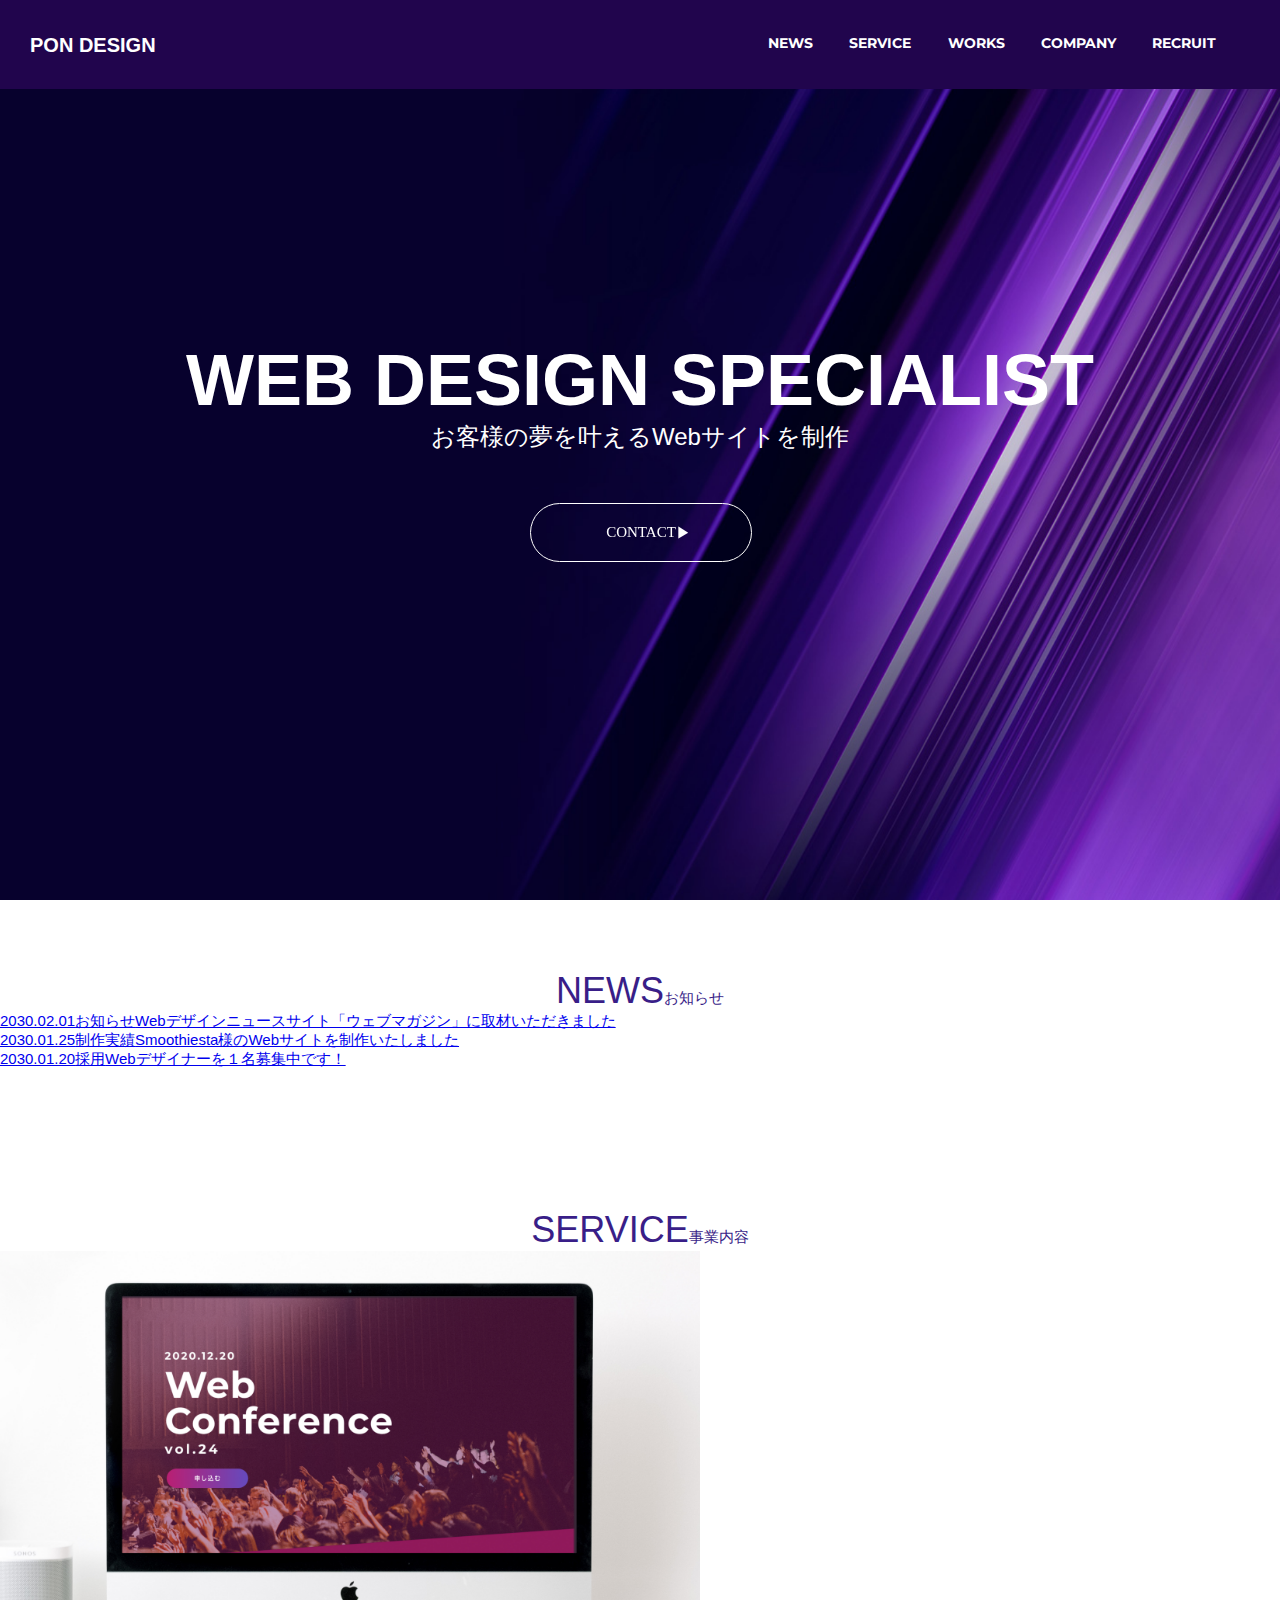
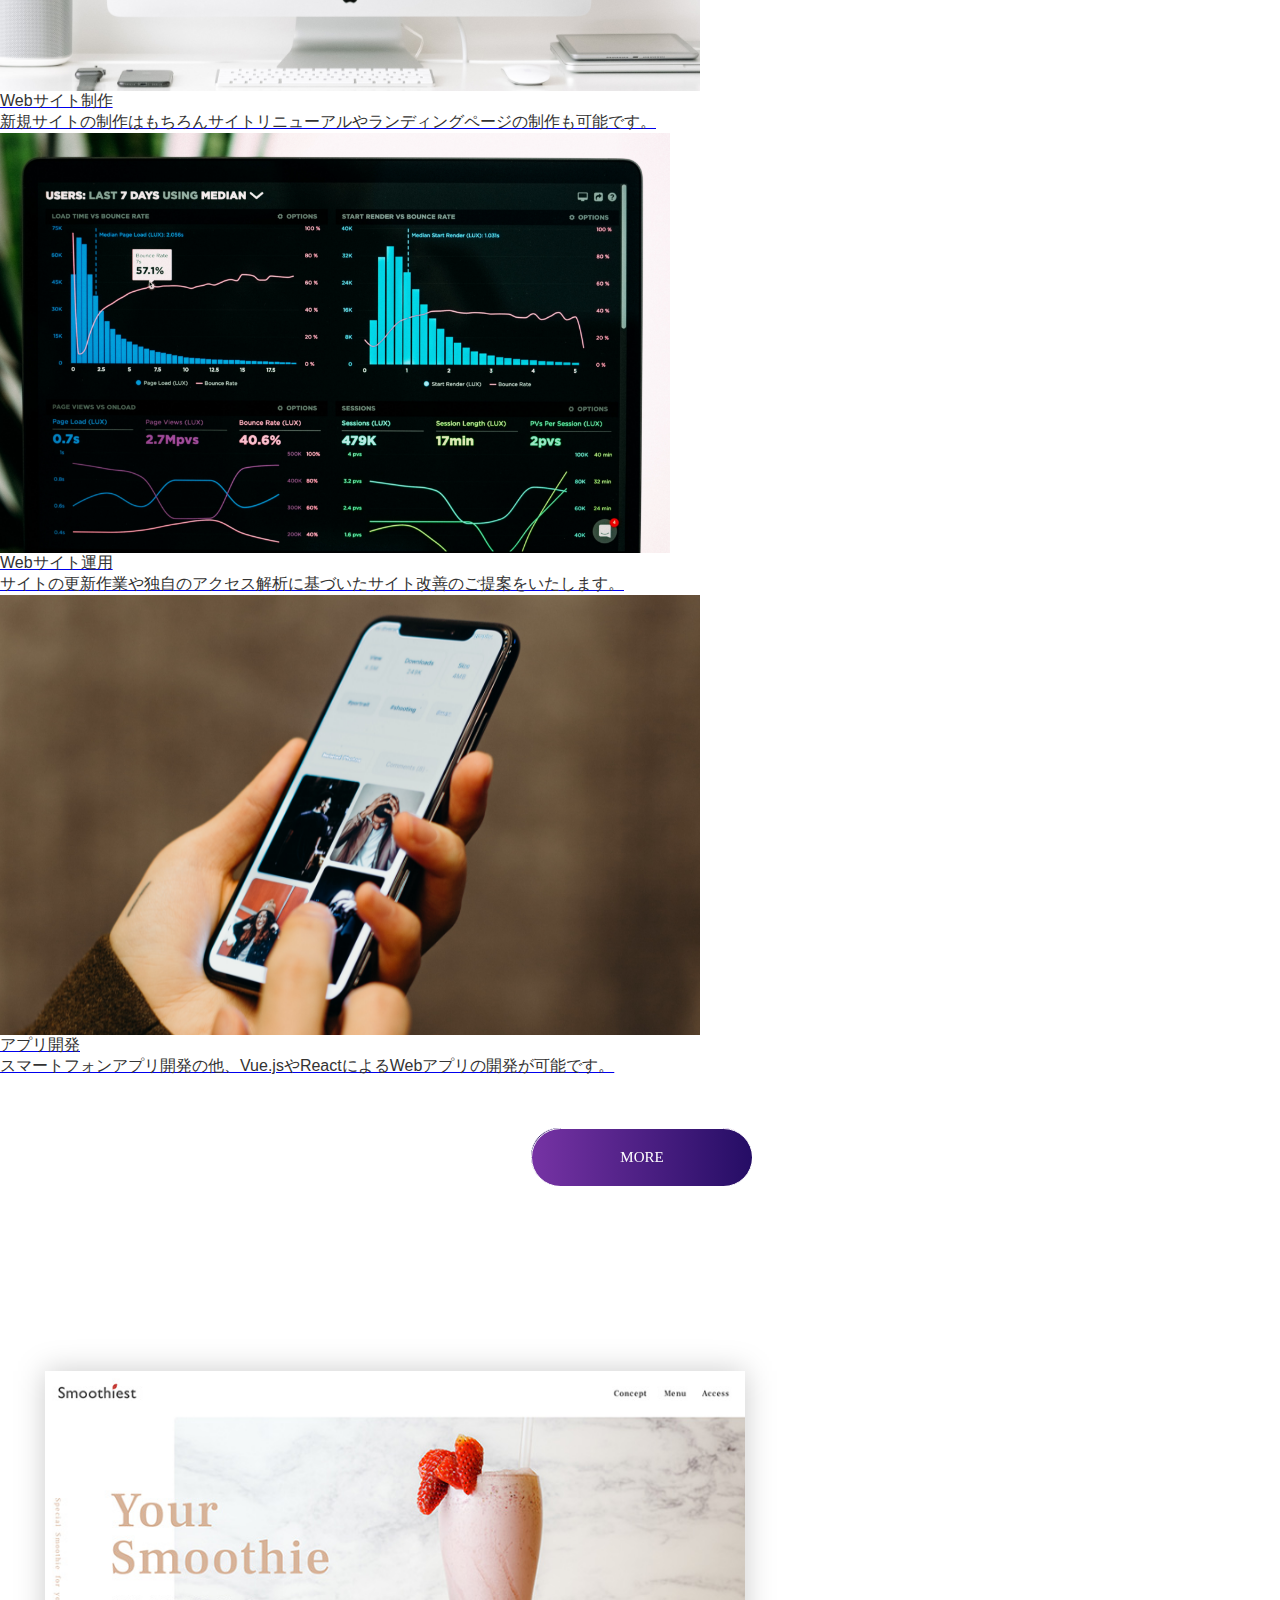
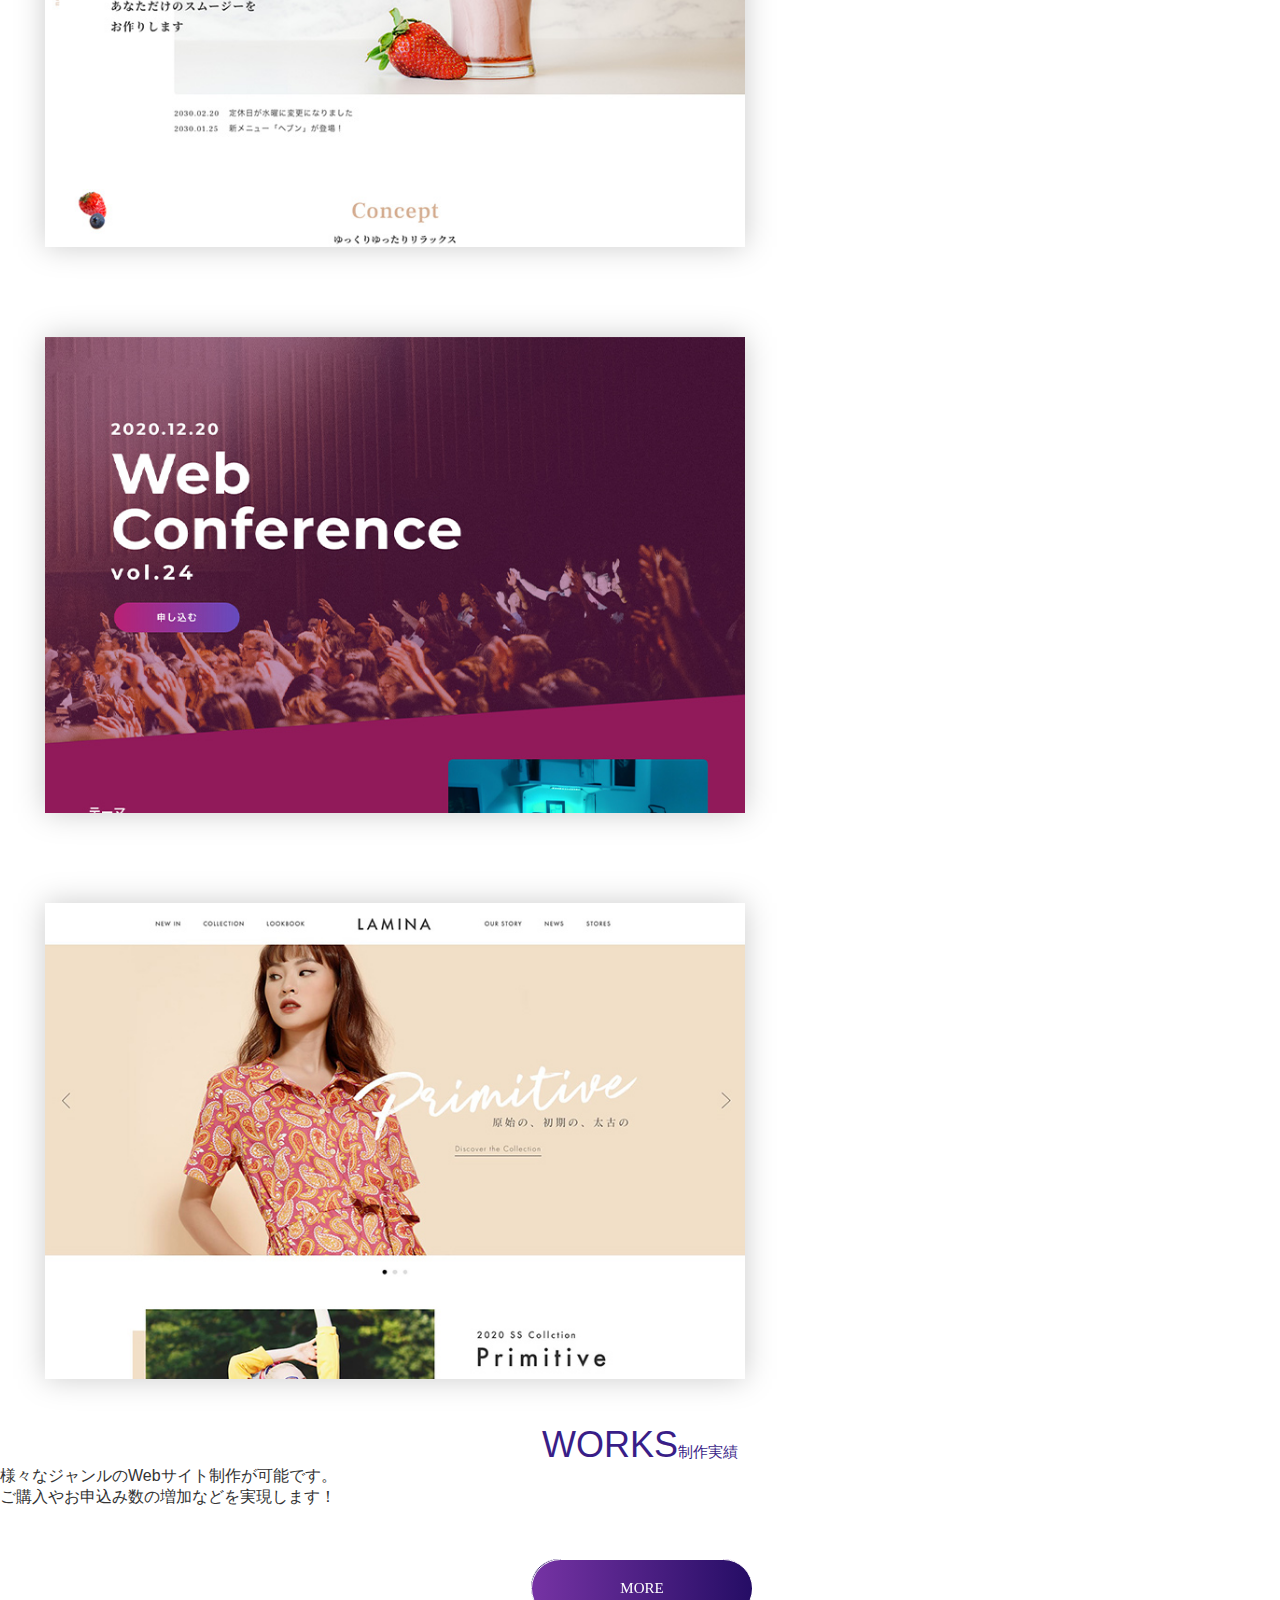
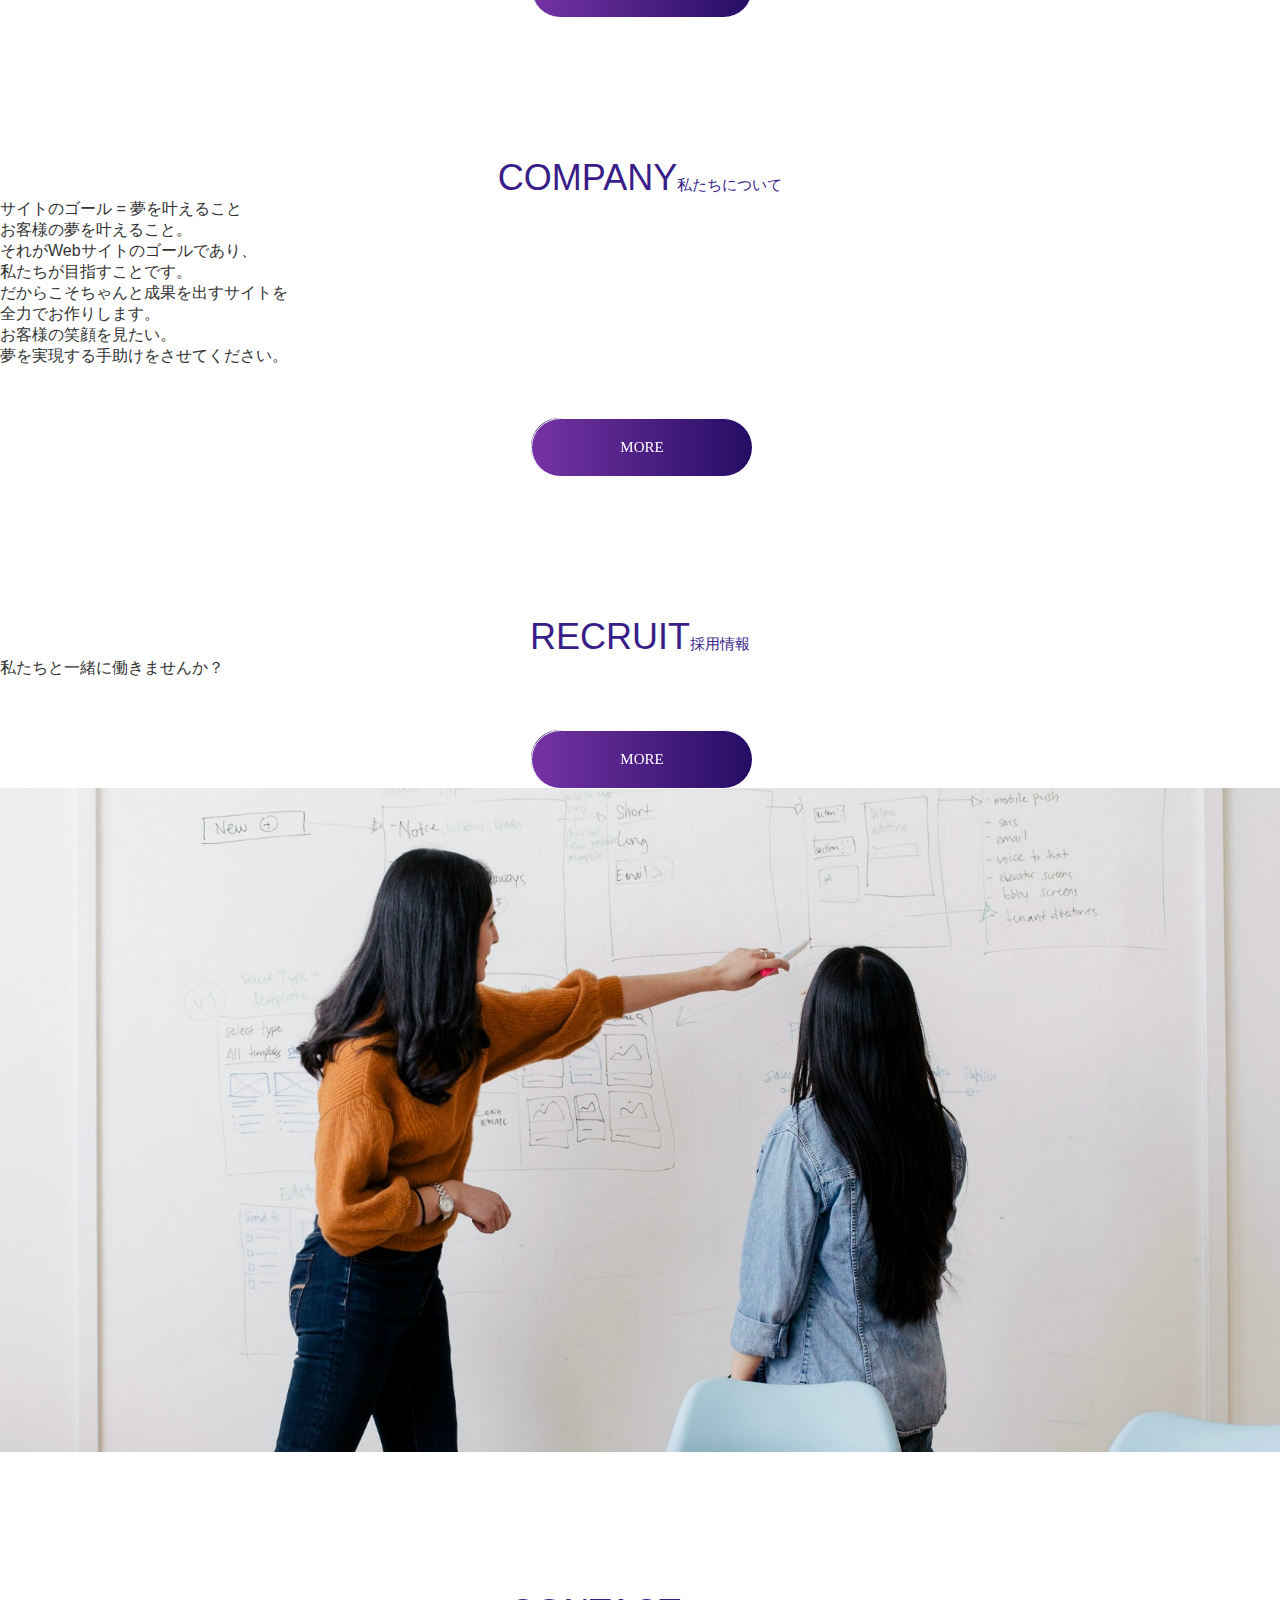
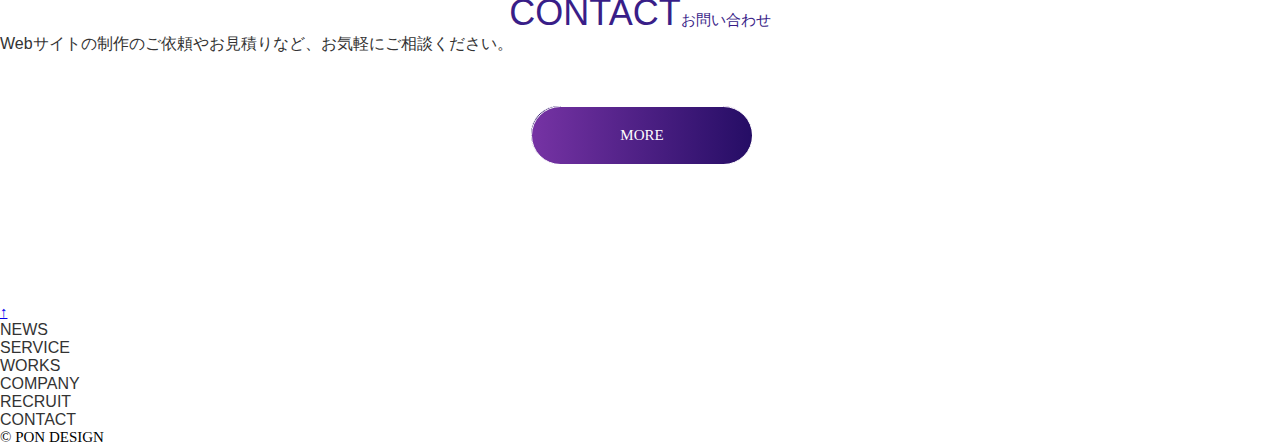
==== index.html @ 9784e4e2 "トップページ作成途中" ====
<!DOCTYPE html>
<html lang="ja">
<head>
    <meta charset="UTF-8"/>
    <title>PON DESIGN</title>
    <meta name="description" content="ポートフォリオ用成果物"/>
    <link rel="stylesheet" href="/assets/css/reset.css"/>
    <link rel="stylesheet" href="/assets/css/style.css"/>
    <meta name="viewport" content="width=device-width, initial-scale=1.0, maximum-scale=1.0, user-scalable=no">
</head>
<body>
    <header class="header">
        <h1 class="header__ttl">PON&nbsp;DESIGN</h1>
        <div class="hamburger__button"></div>
        <nav class="header__nav">
            <ul class="header__menu">
                <li class="header__list"><a class="header__link" href="#">NEWS</a></li>
                <li class="header__list"><a class="header__link" href="#">SERVICE</a></li>
                <li class="header__list"><a class="header__link" href="#">WORKS</a></li>
                <li class="header__list"><a class="header__link" href="#">COMPANY</a></li>
                <li class="header__list"><a class="header__link" href="#">RECRUIT</a></li>
            </ul>
        </nav>        
    </header>
    <main id="top">
        <div class="fv">
            <div class="fv__box">
                <h2 class="page__ttl">WEB&nbsp;DESIGN&nbsp;SPECIALIST<span>お客様の夢を叶えるWebサイトを制作</span></h2>
                <div class="button">
                    <a class="button__link--transparent" href="#">CONTACT</a>
                </div>    
            </div>
        </div>
        <section class="wrap">
            <div class="news">
                <div class="">
                    <h3 class="block__ttl">NEWS<span>お知らせ</span></h3>
                </div>
                <ul class="news__menu">
                    <li class="news__list">
                        <a class="news__link" href="#"><time class="news__date">2030.02.01</time><span>お知らせ</span>Webデザインニュースサイト「ウェブマガジン」に取材いただきました</a>
                    </li>
                    <li class="news__list">
                        <a class="news__link" href="#"><time class="news__date">2030.01.25</time><span>制作実績</span>Smoothiesta様のWebサイトを制作いたしました</a>
                    </li>
                    <li class="news__list">
                        <a class="news__link" href="#"><time class="news__date">2030.01.20</time><span>採用</span>Webデザイナーを１名募集中です！</a>
                    </li>
                </ul>
            </div>
        </section>
        <section class="wrap">
            <h3 class="block__ttl">SERVICE<span>事業内容</span></h3>
            <ul class="service__menu">
                <li class="service__list">
                    <a class="service__link" href="#">
                        <dl>
                            <dt class="service__thumbnail"><img class="block__img" src="/assets/img/jessy-smith-zFOm6KzA-7g-unsplash.png" alt="webサイト制作"></dt>
                            <dd class="service__ttl">Webサイト制作</dd>
                            <dd class="service__txt">新規サイトの制作はもちろんサイトリニューアルやランディングページの制作も可能です。</dd>
                        </dl>
                    </a>
                </li>
                <li class="service__list">
                    <a class="service__link" href="#">
                        <dl>
                            <dt class="service__thumbnail"><img class="block__img" src="/assets/img/service-1.png" alt="Webサイト運用"></dt>
                            <dd class="service__ttl">Webサイト運用</dd>
                            <dd class="service__txt">サイトの更新作業や独自のアクセス解析に基づいたサイト改善のご提案をいたします。</dd>
                        </dl>
                    </a>
                </li>
                <li class="service__list">
                    <a class="service__link" href="#">
                        <dl>
                            <dt class="service__thumbnail"><img class="block__img" src="/assets/img/pexels-cottonbro-3585088.png" alt="アプリ開発"></dt>
                            <dd class="service__ttl">アプリ開発</dd>
                            <dd class="service__txt">スマートフォンアプリ開発の他、Vue.jsやReactによるWebアプリの開発が可能です。</dd>
                        </dl>
                    </a>
                </li>
            </ul>
            <div class="button">
                <a class="button__link" href="#">MORE</a>
            </div>
        </section>
        <section class="wrap">
            <div class="work">
                <ul class="slider">
                    <li><a href="#"><img src="/assets/img/smoothiesta.png" alt="image01"></a></li>
                    <li><a href="#"><img src="/assets/img/web-conference.png" alt="image02"></a></li>
                    <li><a href="#"><img src="/assets/img/lamina.png" alt="image03"></a></li>
                </ul>                    
                <div class="">
                    <h3 class="block__ttl">WORKS<span>制作実績</span></h3>
                    <p class="block__txt">様々なジャンルのWebサイト制作が可能です。<br>
                        ご購入やお申込み数の増加などを実現します！</p>
                    <div class="button">
                        <a class="button__link" href="#">MORE</a>
                    </div>
                </div>
            </div>
        </section>
        <section class="wrap">
            <div class="company">
                <h3 class="block__ttl">COMPANY<span>私たちについて</span></h3>
                <p class="company__goal">サイトのゴール = 夢を叶えること</p>
                <p class="company__txt">お客様の夢を叶えること。<br>
                    それがWebサイトのゴールであり、<br class="sp-on">私たちが目指すことです。<br>
                    だからこそちゃんと成果を出すサイトを<br class="sp-on">全力でお作りします。<br>
                    お客様の笑顔を見たい。<br>
                    夢を実現する手助けをさせてください。</p>
                <div class="button">
                    <a class="button__link" href="#">MORE</a>
                </div>
            </div>
        </section>
        <section class="wrap">
            <div class="recruit">
                <div class="">
                    <h3 class="block__ttl">RECRUIT<span>採用情報</span></h3>
                    <p class="block__txt">私たちと一緒に働きませんか？</p>
                    <div class="button">
                        <a class="button__link" href="#">MORE</a>
                    </div>
                </div>
                <picture class="recrute__photo"><img class="block__img" src="/assets/img/you-x-ventures-X8H8vPcelPk-unsplash.png" alt="採用情報"></picture>
            </div>
        </section>
        <section class="wrap">
            <h3 class="block__ttl">CONTACT<span>お問い合わせ</span></h3>
            <p class="block__txt">Webサイトの制作のご依頼やお見積りなど、お気軽にご相談ください。</p>
            <div class="button">
                <a class="button__link" href="#">MORE</a>
            </div>
        </section>
        <div class="scroll">
            <a class="scroll__link" href="#top">↑</a>
        </div>
    </main>
    <footer class="footer">
        <nav class="footer__nav">
            <ul class="footer__menu">
                <li class="footer__list">NEWS</li>
                <li class="footer__list">SERVICE</li>
                <li class="footer__list">WORKS</li>
                <li class="footer__list">COMPANY</li>
                <li class="footer__list">RECRUIT</li>
                <li class="footer__list">CONTACT</li>
            </ul>
        </nav>        
        <small class="footer__copylight">© PON DESIGN</small>
    </footer>
</body>
---- assets/css/style.css ----
@charset "UTF-8";
@import url("https://fonts.googleapis.com/css2?family=Montserrat&family=Noto+Sans+JP:wght@500&family=Oswald&display=swap");
* {
  font-size: 15px;
  letter-spacing: 50;
}

@media (max-width: 375px) {
  * {
    font-size: 14px;
  }
}

.header {
  position: fixed;
  top: 0;
  left: 0;
  width: 100vw;
  height: 89px;
  background-color: #21054D;
}

.header__ttl {
  margin: 34px 0 0 30px;
  color: #fff;
  font-size: 20px;
  font-weight: bold;
  font-family: "Montserrat", sans-serif;
}

.header__nav {
  position: absolute;
  top: 34px;
  left: 60vw;
}

.header__menu {
  display: -webkit-box;
  display: -webkit-flex;
  display: -ms-flexbox;
  display: flex;
  -webkit-box-pack: justify;
  -webkit-justify-content: space-between;
      -ms-flex-pack: justify;
          justify-content: space-between;
  width: 35vw;
}

.header__link {
  position: relative;
  color: #fff;
  font-size: 14px;
  font-weight: bold;
  font-family: "Montserrat", sans-serif;
  text-decoration: none;
}

.header__link::after {
  content: "";
  display: block;
  position: absolute;
  left: 0;
  bottom: 0;
  width: 0;
  height: 1px;
  background-color: #fff;
  -webkit-transition: 0.5s;
  transition: 0.5s;
}

.header__link:hover::after {
  width: 100%;
}

.page__ttl {
  color: #fff;
  text-align: center;
  font-size: 72px;
  font-weight: bold;
  font-family: "Montserrat", sans-serif;
}

.page__ttl span {
  display: block;
  font-size: 24px;
  font-weight: normal;
}

.buttonBase, .button__link, .button__link::after, .button__link--transparent {
  padding: 20px 0;
  width: 100%;
  color: #fff;
  text-align: center;
  border: solid 1px #fff;
  border-radius: 50px;
  text-decoration: none;
}

.button {
  margin: 50px auto 0;
  width: 220px;
}

.button__link {
  display: inline-block;
  position: relative;
  background: -webkit-gradient(linear, right top, left top, from(#7633A4), to(#250D65));
  background: -webkit-linear-gradient(right, #7633A4, #250D65);
  background: linear-gradient(right, #7633A4, #250D65);
}

.button__link::after {
  content: "MORE";
  position: absolute;
  top: 0;
  left: 0;
  z-index: 10;
  background: -webkit-gradient(linear, left top, right top, from(#7633A4), to(#250D65));
  background: -webkit-linear-gradient(left, #7633A4, #250D65);
  background: linear-gradient(left, #7633A4, #250D65);
  -webkit-transition: 0.3s;
  transition: 0.3s;
}

.button__link:hover::after {
  opacity: 0;
}

.button__link--transparent {
  display: inline-block;
  position: relative;
}

.button__link--transparent::after {
  content: "▶︎";
  position: absolute;
  -webkit-transition: 0.3s;
  transition: 0.3s;
}

.button__link--transparent:hover {
  opacity: 0.6;
}

.block__ttl {
  color: #391E88;
  text-align: center;
  font-size: 36px;
}

#top .fv {
  display: -webkit-box;
  display: -webkit-flex;
  display: -ms-flexbox;
  display: flex;
  -webkit-box-pack: center;
  -webkit-justify-content: center;
      -ms-flex-pack: center;
          justify-content: center;
  -webkit-box-align: center;
  -webkit-align-items: center;
      -ms-flex-align: center;
          align-items: center;
  margin-bottom: 70px;
  width: 100vw;
  height: 100vh;
  background-image: url("../img/hero.png");
  background-repeat: no-repeat;
  background-size: cover;
  background-position: center;
}

#top .wrap {
  margin: 0 auto 140px;
  width: 100vw;
}
/*# sourceMappingURL=style.css.map */
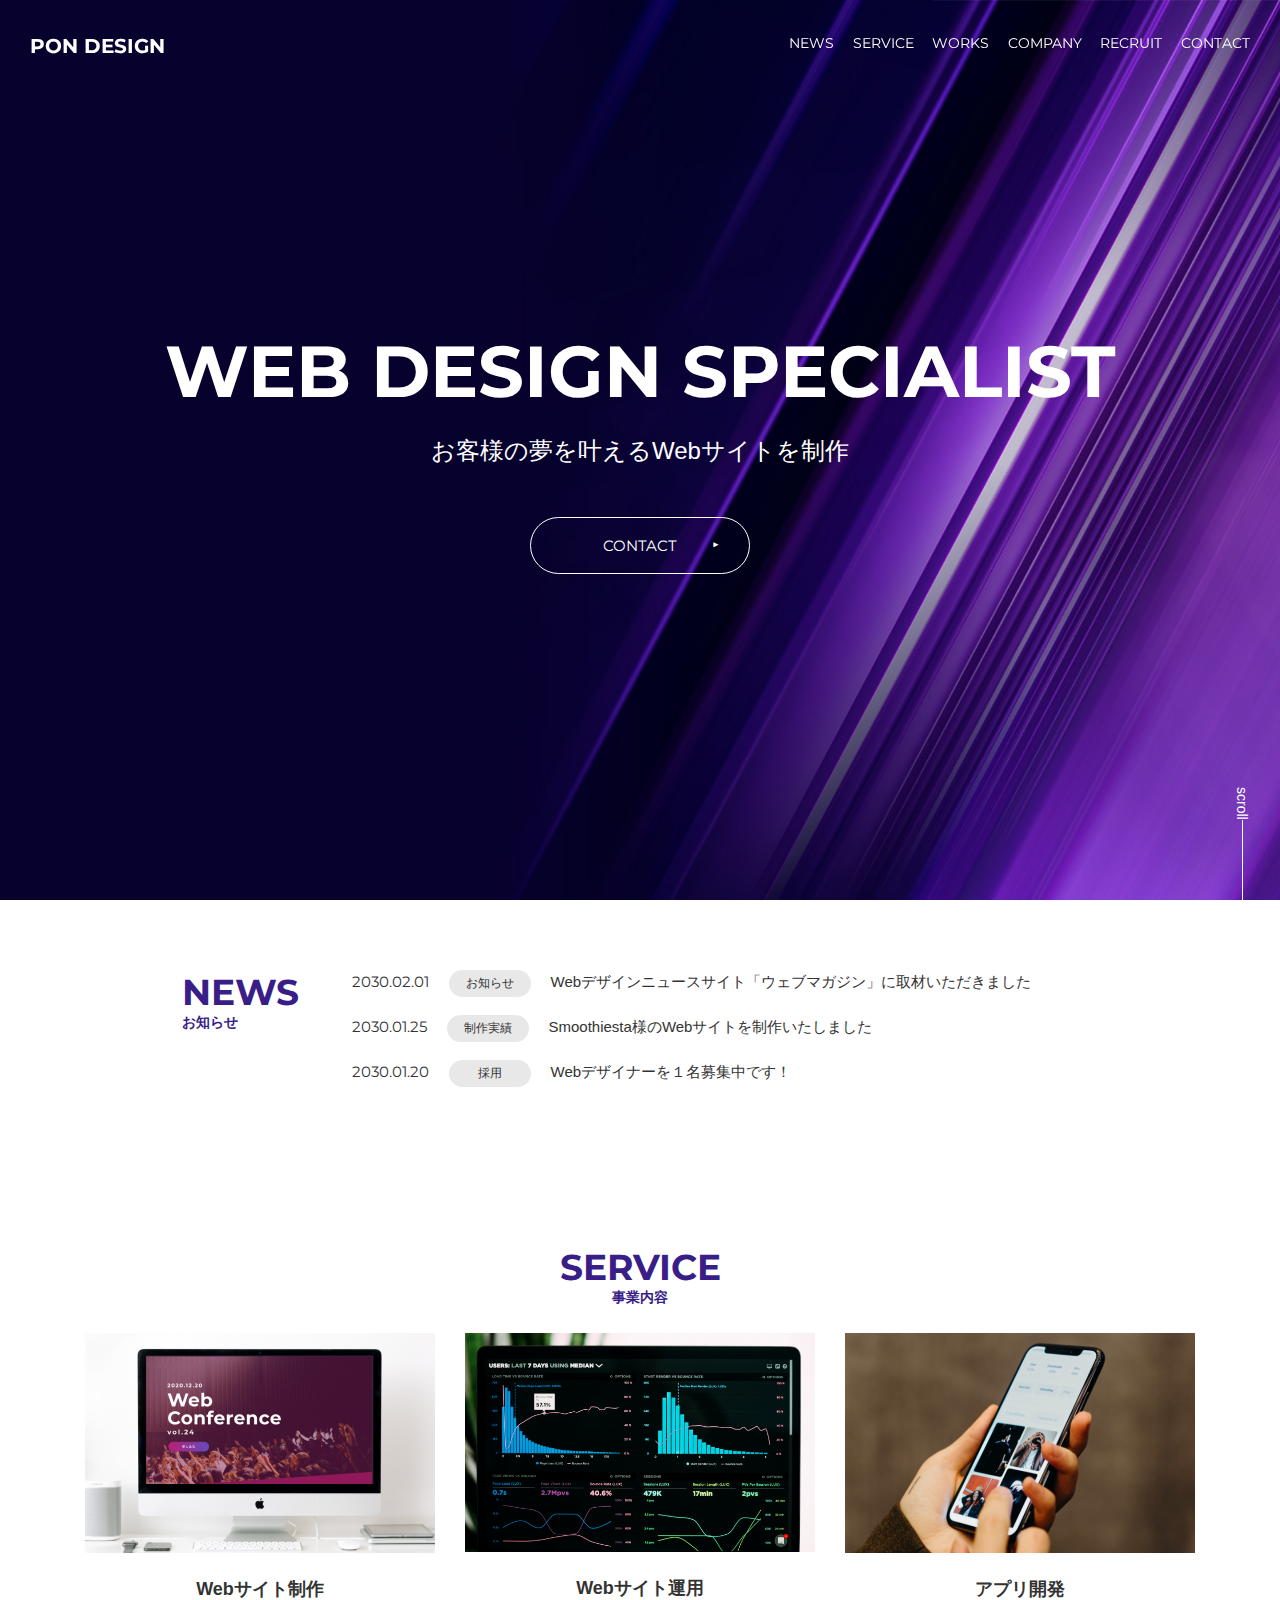
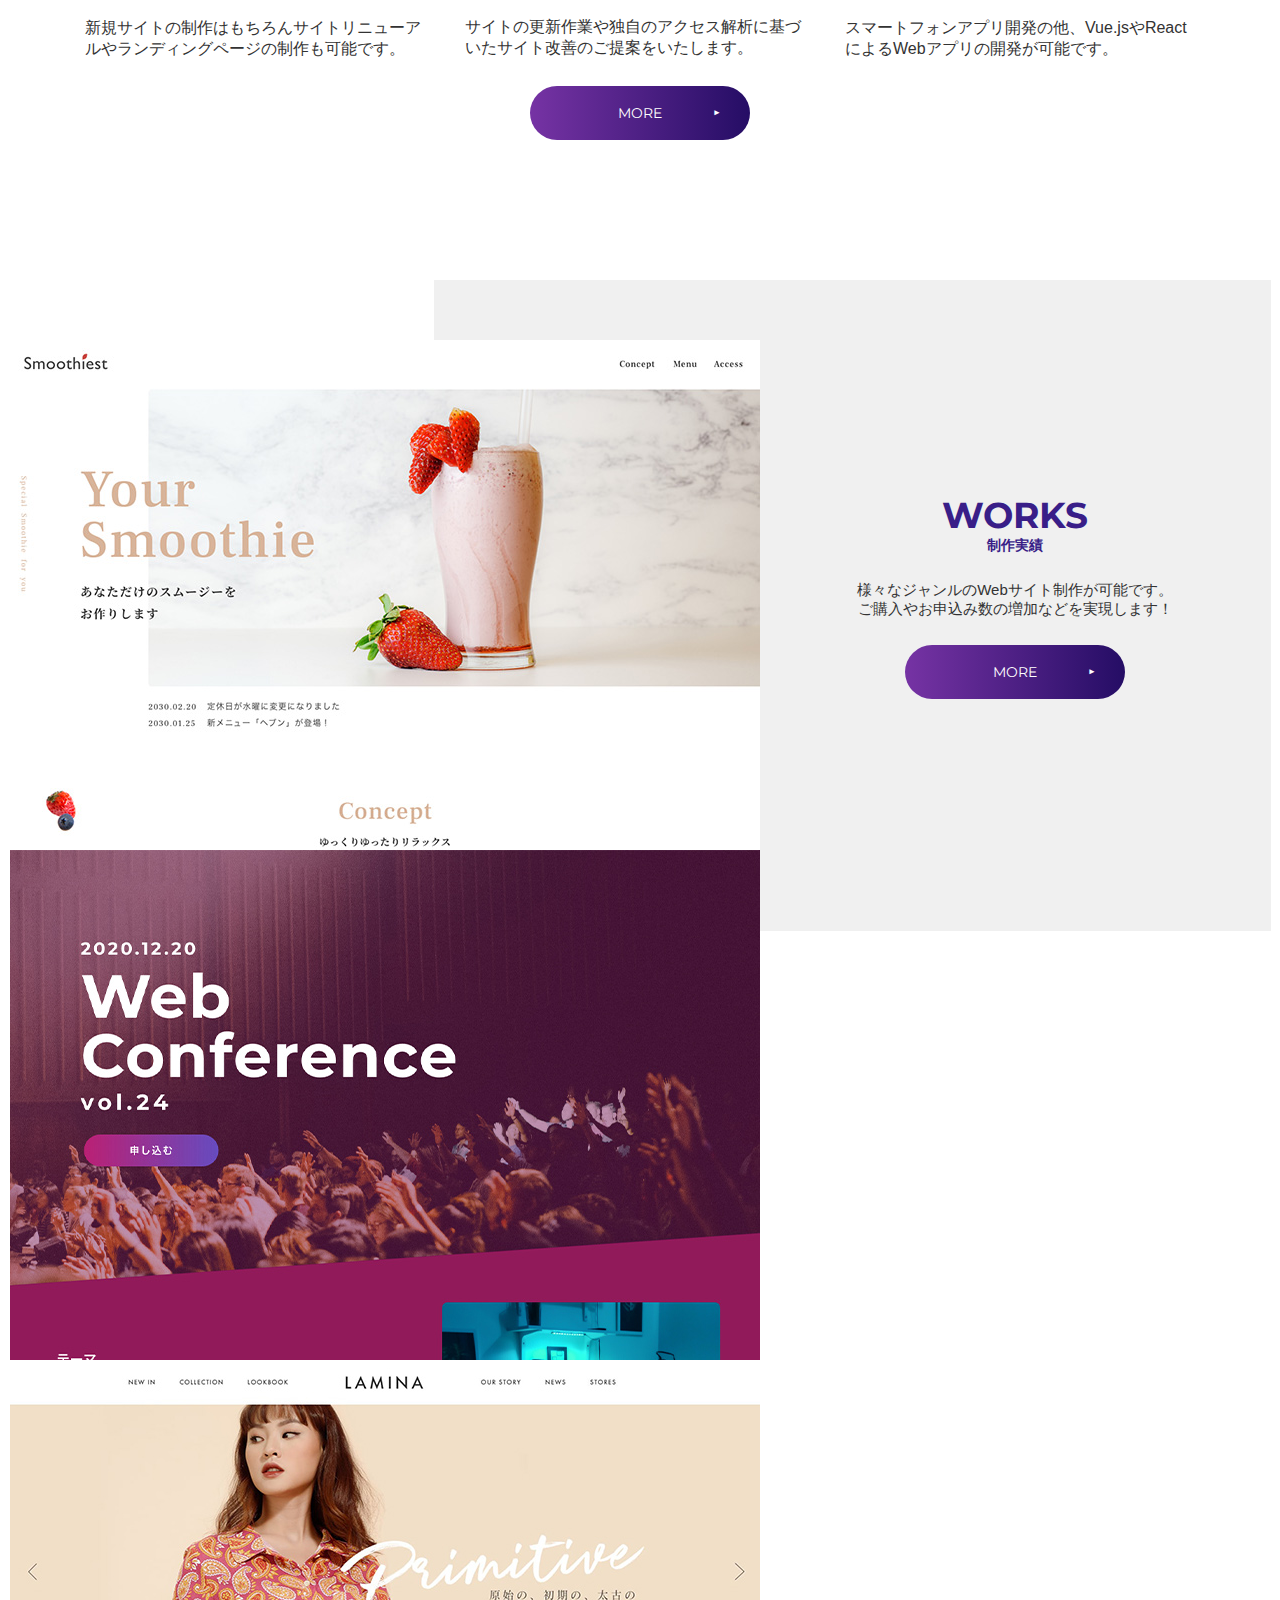
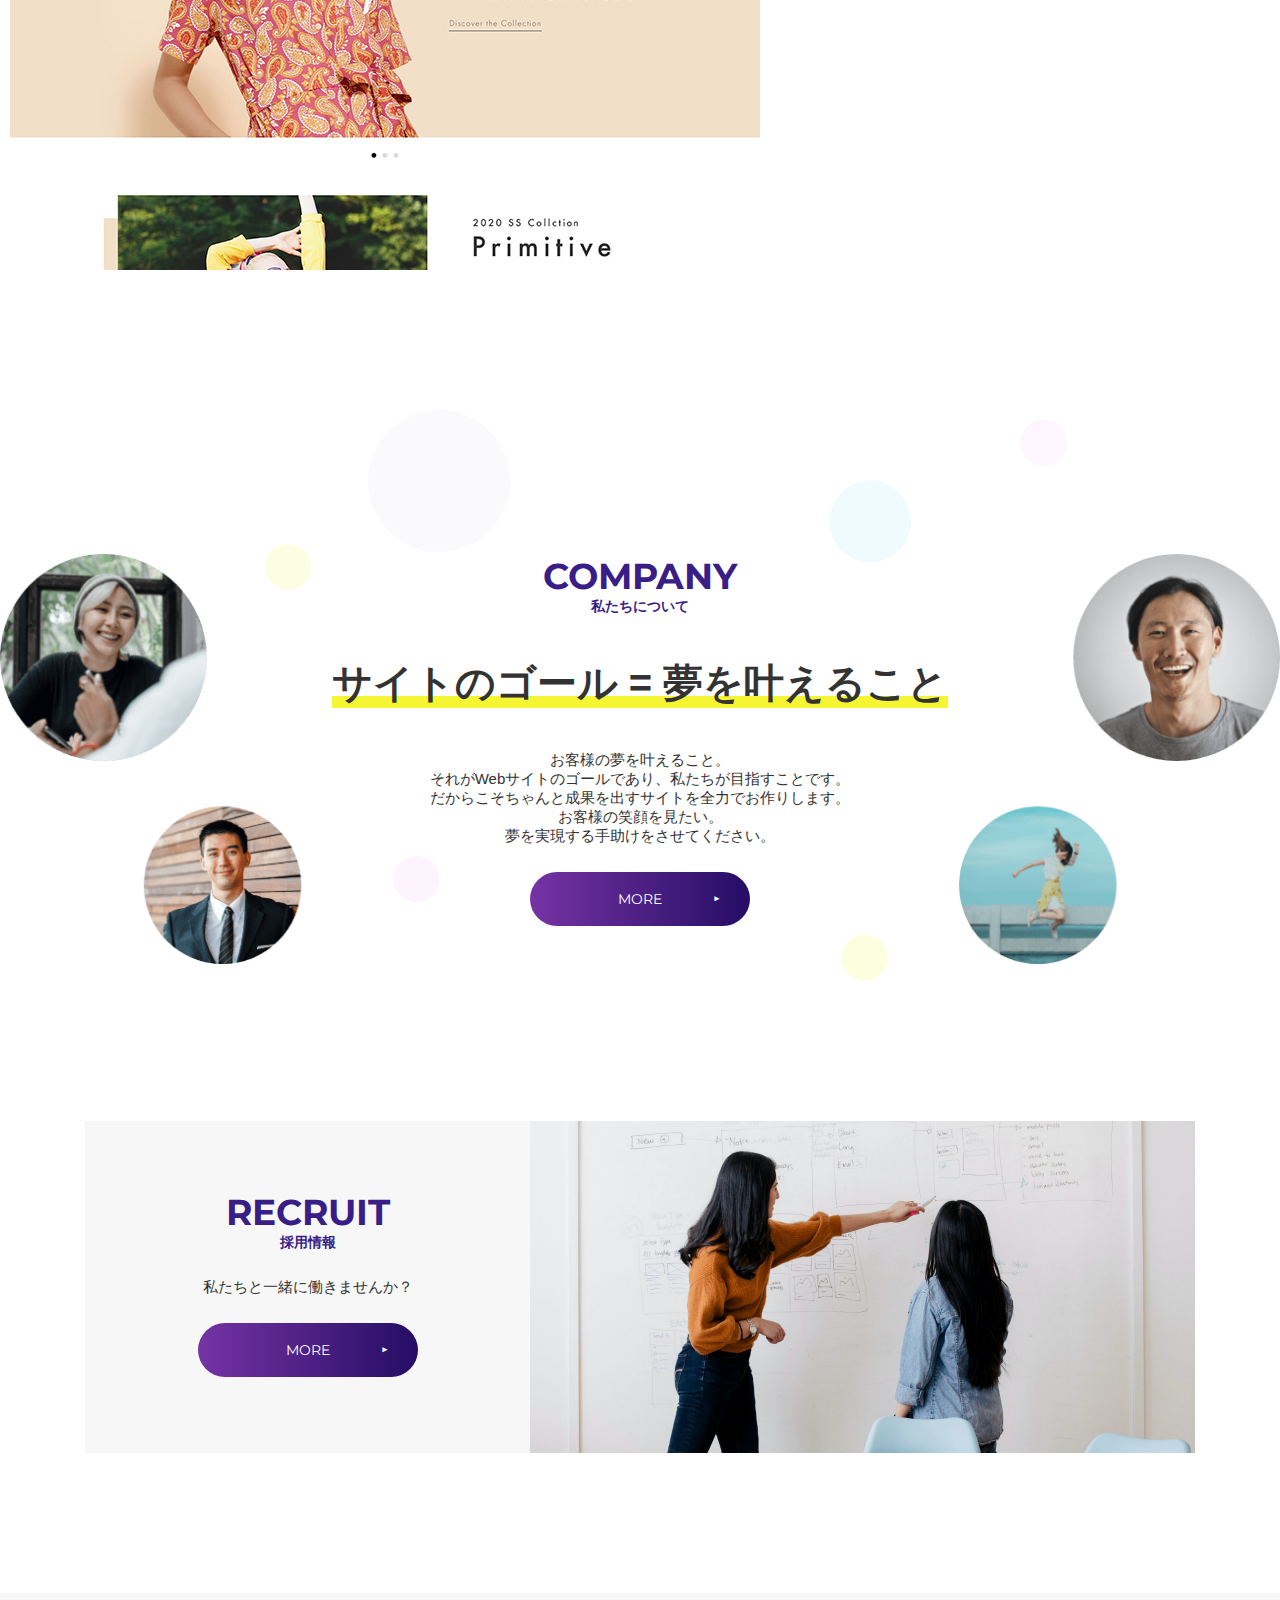
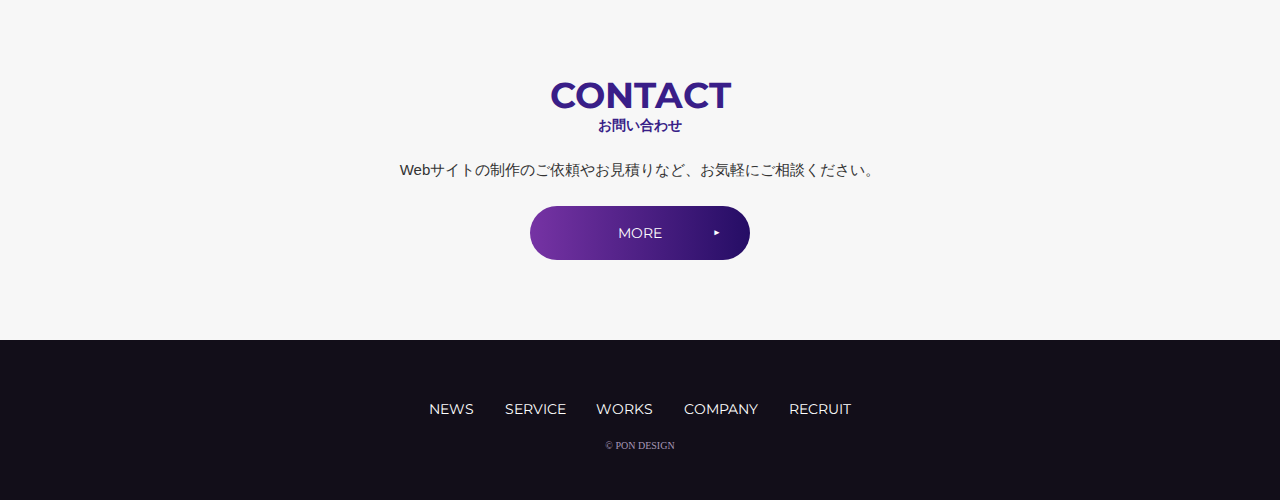
==== commit 136ffe1c: "トップページのpc版css完了、jQuery導入中" ====
--- a/index.html
+++ b/index.html
@@ -6,45 +6,58 @@
     <meta name="description" content="ポートフォリオ用成果物"/>
     <link rel="stylesheet" href="/assets/css/reset.css"/>
     <link rel="stylesheet" href="/assets/css/style.css"/>
+    <link href="js/slick-theme.css" rel="stylesheet" type="text/css">
+    <link href="js/slick.css" rel="stylesheet" type="text/css">
     <meta name="viewport" content="width=device-width, initial-scale=1.0, maximum-scale=1.0, user-scalable=no">
+    <script src="https://ajax.googleapis.com/ajax/libs/jquery/3.4.1/jquery.min.js"></script>
+    <script src="https://cdn.jsdelivr.net/npm/jquery@3/dist/jquery.min.js"></script>
 </head>
 <body>
     <header class="header">
-        <h1 class="header__ttl">PON&nbsp;DESIGN</h1>
-        <div class="hamburger__button"></div>
-        <nav class="header__nav">
+        <div class="header__back"></div>
+        <h1 class="header__ttl"><a href="#">PON&nbsp;DESIGN</a></h1>
+        <div class="header__hamburger hamburger" id="js-hamburger">
+            <span></span>
+            <span></span>
+            <span></span>
+        </div>
+          <nav class="header__nav">
             <ul class="header__menu">
                 <li class="header__list"><a class="header__link" href="#">NEWS</a></li>
                 <li class="header__list"><a class="header__link" href="#">SERVICE</a></li>
                 <li class="header__list"><a class="header__link" href="#">WORKS</a></li>
                 <li class="header__list"><a class="header__link" href="#">COMPANY</a></li>
                 <li class="header__list"><a class="header__link" href="#">RECRUIT</a></li>
+                <li class="header__list"><a class="header__link" href="#">CONTACT</a></li>
             </ul>
-        </nav>        
+        </nav>
     </header>
     <main id="top">
         <div class="fv">
             <div class="fv__box">
                 <h2 class="page__ttl">WEB&nbsp;DESIGN&nbsp;SPECIALIST<span>お客様の夢を叶えるWebサイトを制作</span></h2>
                 <div class="button">
-                    <a class="button__link--transparent" href="#">CONTACT</a>
+                    <a class="button__contact" href="#">CONTACT</a>
                 </div>    
+            </div>
+            <div class="scrollBar">
+                <p class="scrollBar__txt">scroll</p>
             </div>
         </div>
         <section class="wrap">
             <div class="news">
-                <div class="">
-                    <h3 class="block__ttl">NEWS<span>お知らせ</span></h3>
+                <div class="news__ttlArea">
+                    <h3 class="news__ttl">NEWS<span>お知らせ</span></h3>
                 </div>
                 <ul class="news__menu">
                     <li class="news__list">
-                        <a class="news__link" href="#"><time class="news__date">2030.02.01</time><span>お知らせ</span>Webデザインニュースサイト「ウェブマガジン」に取材いただきました</a>
+                        <a class="news__link" href="#"><time>2030.02.01</time><span>お知らせ</span>Webデザインニュースサイト「ウェブマガジン」に取材いただきました</a>
                     </li>
                     <li class="news__list">
-                        <a class="news__link" href="#"><time class="news__date">2030.01.25</time><span>制作実績</span>Smoothiesta様のWebサイトを制作いたしました</a>
+                        <a class="news__link" href="#"><time>2030.01.25</time><span>制作実績</span>Smoothiesta様のWebサイトを制作いたしました</a>
                     </li>
                     <li class="news__list">
-                        <a class="news__link" href="#"><time class="news__date">2030.01.20</time><span>採用</span>Webデザイナーを１名募集中です！</a>
+                        <a class="news__link" href="#"><time>2030.01.20</time><span>採用</span>Webデザイナーを１名募集中です！</a>
                     </li>
                 </ul>
             </div>
@@ -87,11 +100,11 @@
         <section class="wrap">
             <div class="work">
                 <ul class="slider">
-                    <li><a href="#"><img src="/assets/img/smoothiesta.png" alt="image01"></a></li>
-                    <li><a href="#"><img src="/assets/img/web-conference.png" alt="image02"></a></li>
-                    <li><a href="#"><img src="/assets/img/lamina.png" alt="image03"></a></li>
+                    <li class="slider__list"><a href="#"><img class="block__img" src="/assets/img/smoothiesta (1).jpeg" alt="image01"></a></li>
+                    <li class="slider__list"><a href="#"><img class="block__img" src="/assets/img/web-conference (1).jpeg" alt="image02"></a></li>
+                    <li class="slider__list"><a href="#"><img class="block__img" src="/assets/img/lamina (1).jpeg" alt="image03"></a></li>
                 </ul>                    
-                <div class="">
+                <div class="work__ttlArea">
                     <h3 class="block__ttl">WORKS<span>制作実績</span></h3>
                     <p class="block__txt">様々なジャンルのWebサイト制作が可能です。<br>
                         ご購入やお申込み数の増加などを実現します！</p>
@@ -103,11 +116,11 @@
         </section>
         <section class="wrap">
             <div class="company">
-                <h3 class="block__ttl">COMPANY<span>私たちについて</span></h3>
-                <p class="company__goal">サイトのゴール = 夢を叶えること</p>
-                <p class="company__txt">お客様の夢を叶えること。<br>
-                    それがWebサイトのゴールであり、<br class="sp-on">私たちが目指すことです。<br>
-                    だからこそちゃんと成果を出すサイトを<br class="sp-on">全力でお作りします。<br>
+                <h3 class="company__ttl">COMPANY<span>私たちについて</span></h3>
+                <p class="company__goal">サイトのゴール = 夢を叶えること<span></span></p>
+                <p class="block__txt">お客様の夢を叶えること。<br>
+                    それがWebサイトのゴールであり、<br class="break">私たちが目指すことです。<br>
+                    だからこそちゃんと成果を出すサイトを<br class="break">全力でお作りします。<br>
                     お客様の笑顔を見たい。<br>
                     夢を実現する手助けをさせてください。</p>
                 <div class="button">
@@ -117,17 +130,17 @@
         </section>
         <section class="wrap">
             <div class="recruit">
-                <div class="">
+                <div class="recruit__ttlArea">
                     <h3 class="block__ttl">RECRUIT<span>採用情報</span></h3>
                     <p class="block__txt">私たちと一緒に働きませんか？</p>
                     <div class="button">
                         <a class="button__link" href="#">MORE</a>
                     </div>
                 </div>
-                <picture class="recrute__photo"><img class="block__img" src="/assets/img/you-x-ventures-X8H8vPcelPk-unsplash.png" alt="採用情報"></picture>
+                <picture class="recruit__photo"><img class="block__img" src="/assets/img/you-x-ventures-X8H8vPcelPk-unsplash.png" alt="採用情報"></picture>
             </div>
         </section>
-        <section class="wrap">
+        <section class="wrap--last">
             <h3 class="block__ttl">CONTACT<span>お問い合わせ</span></h3>
             <p class="block__txt">Webサイトの制作のご依頼やお見積りなど、お気軽にご相談ください。</p>
             <div class="button">
@@ -141,14 +154,16 @@
     <footer class="footer">
         <nav class="footer__nav">
             <ul class="footer__menu">
-                <li class="footer__list">NEWS</li>
-                <li class="footer__list">SERVICE</li>
-                <li class="footer__list">WORKS</li>
-                <li class="footer__list">COMPANY</li>
-                <li class="footer__list">RECRUIT</li>
-                <li class="footer__list">CONTACT</li>
+                <li class="footer__list"><a class="footer__link" href="#">NEWS</a></li>
+                <li class="footer__list"><a class="footer__link" href="#">SERVICE</a></li>
+                <li class="footer__list"><a class="footer__link" href="#">WORKS</a></li>
+                <li class="footer__list"><a class="footer__link" href="#">COMPANY</a></li>
+                <li class="footer__list"><a class="footer__link" href="#">RECRUIT</a></li>
             </ul>
         </nav>        
-        <small class="footer__copylight">© PON DESIGN</small>
+        <small class="footer__copylight">©&nbsp;PON&nbsp;DESIGN</small>
     </footer>
+    <script src="/assets/js/function.js"></script>
+    <script type="text/javascript" src="slick.min.js"></script>
+
 </body>--- a/assets/css/style.css
+++ b/assets/css/style.css
@@ -1,37 +1,180 @@
 @charset "UTF-8";
-@import url("https://fonts.googleapis.com/css2?family=Montserrat&family=Noto+Sans+JP:wght@500&family=Oswald&display=swap");
+@import url("https://fonts.googleapis.com/css2?family=Montserrat:wght@600&family=Noto+Sans+JP:wght@400;500;600;700;800;900&family=Oswald&display=swap");
 * {
+  color: #333333;
   font-size: 15px;
   letter-spacing: 50;
 }
 
-@media (max-width: 375px) {
-  * {
-    font-size: 14px;
-  }
+.page__ttl {
+  color: #fff;
+  text-align: center;
+  font-size: 72px;
+  font-weight: bold;
+  font-family: "Montserrat", sans-serif;
+}
+
+.page__ttl span {
+  display: block;
+  margin: 20px 0 50px;
+  color: #fff;
+  font-size: 24px;
+  font-weight: normal;
+  font-family: “ヒラギノ角ゴ Pro W3”,“メイリオ“,”Meiryo”,“ＭＳ Ｐゴシック“,”Hiragino Kaku Gothic Pro”,sans-serif !important;
+}
+
+.buttonBase, .button__contact, .button__link {
+  display: inline-block;
+  position: relative;
+  padding: 18px 0;
+  width: 100%;
+  color: #fff;
+  text-align: center;
+  font-family: "Montserrat", sans-serif;
+  border-radius: 50px;
+  text-decoration: none;
+  -webkit-transition: 0.3s;
+  transition: 0.3s;
+}
+
+.buttonAfterBase, .button__contact::after, .button__link::after {
+  content: "▶︎";
+  position: absolute;
+  right: 30px;
+  font-size: 12px;
+}
+
+.button {
+  margin: 0 auto;
+  width: 220px;
+}
+
+.button__contact {
+  border: solid 1px #fff;
+  -webkit-box-sizing: border-box;
+          box-sizing: border-box;
+}
+
+.button__contact::after {
+  font-size: 12px;
+  -webkit-transition: 0.3s;
+  transition: 0.3s;
+}
+
+.button__contact:hover {
+  opacity: 0.6;
+}
+
+.button__contact:hover::after {
+  right: 20px;
+}
+
+.button__link {
+  font-size: 14px;
+  background: -webkit-gradient(linear, left top, right top, from(#7633A4), color-stop(50%, #250D65), to(#7633A4));
+  background: -webkit-linear-gradient(left, #7633A4, #250D65 50%, #7633A4 100%);
+  background: linear-gradient(left, #7633A4, #250D65 50%, #7633A4 100%);
+  background-size: 200%;
+}
+
+.button__link:hover {
+  background-position-x: 100%;
+}
+
+.block__ttl, #top .news__ttl, #top .company__ttl {
+  color: #391E88;
+  font-weight: bold;
+  font-family: "Montserrat", sans-serif;
+  text-align: center;
+  font-size: 36px;
+}
+
+.block__ttl span, #top .news__ttl span, #top .company__ttl span {
+  display: block;
+  margin-bottom: 26px;
+  color: #391E88;
+  font-size: 14px;
+  font-family: “ヒラギノ角ゴ Pro W3”,“メイリオ“,”Meiryo”,“ＭＳ Ｐゴシック“,”Hiragino Kaku Gothic Pro”,sans-serif !important;
+}
+
+.block__txt {
+  margin-bottom: 26px;
+  text-align: center;
+  font-size: 15px;
+}
+
+.block__img {
+  width: 100%;
+}
+
+.wrap {
+  margin: 0 auto 140px;
+  width: 100vw;
+}
+
+.wrap--last {
+  padding: 80px 0;
+  margin: 0 auto;
+  width: 100vw;
+  background-color: #f7f7f7;
 }
 
 .header {
   position: fixed;
   top: 0;
   left: 0;
+  z-index: 10;
+  width: 100vw;
+  height: 89px;
+}
+
+.header__back {
+  position: fixed;
+  top: 0;
+  left: 0;
+  z-index: -10;
   width: 100vw;
   height: 89px;
   background-color: #21054D;
+  opacity: 0;
+  -webkit-transition-duration: 500ms;
+          transition-duration: 500ms;
+  -webkit-transition-property: opacity, -webkit-transform;
+  transition-property: opacity, -webkit-transform;
+  transition-property: opacity, transform;
+  transition-property: opacity, transform, -webkit-transform;
 }
 
 .header__ttl {
   margin: 34px 0 0 30px;
+}
+
+.header__ttl a {
   color: #fff;
+  text-decoration: none;
   font-size: 20px;
   font-weight: bold;
   font-family: "Montserrat", sans-serif;
 }
 
+.header__hamburger {
+  position: absolute;
+  top: 24px;
+  right: 20px;
+  width: 34px;
+  height: 100%;
+}
+
 .header__nav {
   position: absolute;
   top: 34px;
-  left: 60vw;
+  right: 30px;
+}
+
+@media (max-width: 750px) {
+  .header__nav {
+    display: none;
+  }
 }
 
 .header__menu {
@@ -43,14 +186,13 @@
   -webkit-justify-content: space-between;
       -ms-flex-pack: justify;
           justify-content: space-between;
-  width: 35vw;
+  width: 36vw;
 }
 
 .header__link {
   position: relative;
   color: #fff;
   font-size: 14px;
-  font-weight: bold;
   font-family: "Montserrat", sans-serif;
   text-decoration: none;
 }
@@ -72,80 +214,135 @@
   width: 100%;
 }
 
-.page__ttl {
+/*ハンバーガーメニュー*/
+.hamburger {
+  display: none;
+  z-index: 9999;
+  border-color: #fff;
+}
+
+@media (max-width: 750px) {
+  .hamburger {
+    display: block;
+  }
+}
+
+.hamburger span {
+  width: 100%;
+  height: 2px;
+  background-color: #fff;
+  position: relative;
+  -webkit-transition: ease .4s;
+  transition: ease .4s;
+  display: block;
+}
+
+.hamburger span:nth-child(1) {
+  top: 0;
+}
+
+.hamburger span:nth-child(2) {
+  margin: 5px 0;
+}
+
+.hamburger span:nth-child(3) {
+  top: 0;
+}
+
+/* ハンバーガーメニュークリック後のスタイル */
+.header__nav.active {
+  -webkit-transform: translateX(0);
+          transform: translateX(0);
+}
+
+.hamburger.active span:nth-child(1) {
+  top: 5px;
+  -webkit-transform: rotate(45deg);
+          transform: rotate(45deg);
+}
+
+.hamburger.active span:nth-child(2) {
+  opacity: 0;
+}
+
+.hamburger.active span:nth-child(3) {
+  top: -10px;
+  -webkit-transform: rotate(-45deg);
+          transform: rotate(-45deg);
+}
+
+.header__nav.active {
+  display: block;
+}
+
+.footer {
+  padding: 60px 0;
+  width: 100vw;
+  background-color: #120E19;
+}
+
+.footer__menu {
+  display: -webkit-box;
+  display: -webkit-flex;
+  display: -ms-flexbox;
+  display: flex;
+  -webkit-box-pack: justify;
+  -webkit-justify-content: space-between;
+      -ms-flex-pack: justify;
+          justify-content: space-between;
+  margin: 0 auto 22px;
+  width: 33vw;
+}
+
+.footer__link {
   color: #fff;
-  text-align: center;
-  font-size: 72px;
-  font-weight: bold;
-  font-family: "Montserrat", sans-serif;
-}
-
-.page__ttl span {
-  display: block;
-  font-size: 24px;
-  font-weight: normal;
-}
-
-.buttonBase, .button__link, .button__link::after, .button__link--transparent {
-  padding: 20px 0;
-  width: 100%;
-  color: #fff;
-  text-align: center;
-  border: solid 1px #fff;
-  border-radius: 50px;
+  font-size: 14px;
+  font-family: "Montserrat", sans-serif;
   text-decoration: none;
 }
 
-.button {
-  margin: 50px auto 0;
-  width: 220px;
-}
-
-.button__link {
-  display: inline-block;
-  position: relative;
-  background: -webkit-gradient(linear, right top, left top, from(#7633A4), to(#250D65));
-  background: -webkit-linear-gradient(right, #7633A4, #250D65);
-  background: linear-gradient(right, #7633A4, #250D65);
-}
-
-.button__link::after {
-  content: "MORE";
-  position: absolute;
-  top: 0;
-  left: 0;
-  z-index: 10;
-  background: -webkit-gradient(linear, left top, right top, from(#7633A4), to(#250D65));
-  background: -webkit-linear-gradient(left, #7633A4, #250D65);
-  background: linear-gradient(left, #7633A4, #250D65);
-  -webkit-transition: 0.3s;
-  transition: 0.3s;
-}
-
-.button__link:hover::after {
+.footer__copylight {
+  position: absolute;
+  left: 50%;
+  color: #A798B7;
+  font-size: 10px;
+  -webkit-transform: translateX(-50%);
+          transform: translateX(-50%);
+}
+
+.scroll {
+  position: fixed;
+  right: 45px;
+  bottom: 45px;
+  width: 50px;
+  height: 50px;
+  background-color: #fff;
+  border-radius: 50%;
   opacity: 0;
-}
-
-.button__link--transparent {
-  display: inline-block;
-  position: relative;
-}
-
-.button__link--transparent::after {
-  content: "▶︎";
-  position: absolute;
-  -webkit-transition: 0.3s;
-  transition: 0.3s;
-}
-
-.button__link--transparent:hover {
-  opacity: 0.6;
-}
-
-.block__ttl {
-  color: #391E88;
-  text-align: center;
-  font-size: 36px;
+  -webkit-transition-duration: 500ms;
+          transition-duration: 500ms;
+  -webkit-transition-property: opacity, -webkit-transform;
+  transition-property: opacity, -webkit-transform;
+  transition-property: opacity, transform;
+  transition-property: opacity, transform, -webkit-transform;
+}
+
+.scroll__link {
+  display: block;
+  position: absolute;
+  left: 50%;
+  top: 50%;
+  color: #333333;
+  font-size: 20px;
+  -webkit-transform: translate(-50%, -50%);
+          transform: translate(-50%, -50%);
+  text-decoration: none;
+}
+
+.scroll-in {
+  opacity: 1;
+  -webkit-transform: translate(0, 0);
+          transform: translate(0, 0);
 }
 
 #top .fv {
@@ -161,6 +358,7 @@
   -webkit-align-items: center;
       -ms-flex-align: center;
           align-items: center;
+  position: relative;
   margin-bottom: 70px;
   width: 100vw;
   height: 100vh;
@@ -170,8 +368,276 @@
   background-position: center;
 }
 
-#top .wrap {
-  margin: 0 auto 140px;
-  width: 100vw;
+#top .scrollBar {
+  position: absolute;
+  right: 30px;
+  bottom: 0;
+}
+
+#top .scrollBar__txt {
+  color: #fff;
+  text-align: center;
+  font-size: 14px;
+  -webkit-writing-mode: vertical-lr;
+      -ms-writing-mode: tb-lr;
+          writing-mode: vertical-lr;
+}
+
+#top .scrollBar__txt::after {
+  content: "";
+  display: inline-block;
+  margin: 0 auto;
+  width: 1px;
+  height: 80px;
+  background-color: #fff;
+  -webkit-animation: slide 1.5s cubic-bezier(1, 0, 0, 1) infinite;
+          animation: slide 1.5s cubic-bezier(1, 0, 0, 1) infinite;
+}
+
+@-webkit-keyframes slide {
+  0% {
+    -webkit-transform: scale(1, 0);
+            transform: scale(1, 0);
+    -webkit-transform-origin: 0 0;
+            transform-origin: 0 0;
+  }
+  50% {
+    -webkit-transform: scale(1, 1);
+            transform: scale(1, 1);
+    -webkit-transform-origin: 0 0;
+            transform-origin: 0 0;
+  }
+  50.1% {
+    -webkit-transform: scale(1, 1);
+            transform: scale(1, 1);
+    -webkit-transform-origin: 0 100%;
+            transform-origin: 0 100%;
+  }
+  100% {
+    -webkit-transform: scale(1, 0);
+            transform: scale(1, 0);
+    -webkit-transform-origin: 0 100%;
+            transform-origin: 0 100%;
+  }
+}
+
+@keyframes slide {
+  0% {
+    -webkit-transform: scale(1, 0);
+            transform: scale(1, 0);
+    -webkit-transform-origin: 0 0;
+            transform-origin: 0 0;
+  }
+  50% {
+    -webkit-transform: scale(1, 1);
+            transform: scale(1, 1);
+    -webkit-transform-origin: 0 0;
+            transform-origin: 0 0;
+  }
+  50.1% {
+    -webkit-transform: scale(1, 1);
+            transform: scale(1, 1);
+    -webkit-transform-origin: 0 100%;
+            transform-origin: 0 100%;
+  }
+  100% {
+    -webkit-transform: scale(1, 0);
+            transform: scale(1, 0);
+    -webkit-transform-origin: 0 100%;
+            transform-origin: 0 100%;
+  }
+}
+
+#top .news {
+  display: -webkit-box;
+  display: -webkit-flex;
+  display: -ms-flexbox;
+  display: flex;
+  margin: 0 auto;
+  max-width: 917px;
+}
+
+#top .news__ttlArea {
+  width: 170px;
+}
+
+#top .news__ttl {
+  text-align: left;
+}
+
+#top .news__ttl span {
+  display: block;
+  color: #391E88;
+  font-size: 14px;
+}
+
+#top .news__menu {
+  width: 747px;
+  overflow: hidden;
+}
+
+#top .news__list {
+  margin-bottom: 18px;
+}
+
+#top .news__list:last-child {
+  margin-bottom: none;
+}
+
+#top .news__link {
+  text-decoration: none;
+}
+
+#top .news__link time {
+  font-family: "Montserrat", sans-serif;
+}
+
+#top .news__link span {
+  display: inline-block;
+  padding: 5px 0;
+  margin: 0 20px;
+  width: 82px;
+  background-color: #E8E8E8;
+  text-align: center;
+  font-size: 12px;
+  font-family: "Montserrat", sans-serif;
+  border-radius: 50px;
+}
+
+#top .service__menu {
+  display: -webkit-box;
+  display: -webkit-flex;
+  display: -ms-flexbox;
+  display: flex;
+  -webkit-box-pack: justify;
+  -webkit-justify-content: space-between;
+      -ms-flex-pack: justify;
+          justify-content: space-between;
+  margin: 0 auto;
+  max-width: 1110px;
+}
+
+#top .service__list {
+  width: 350px;
+}
+
+#top .service__link {
+  text-decoration: none;
+}
+
+#top .service__thumbnail {
+  margin-bottom: 24px;
+  width: 100%;
+}
+
+#top .service__ttl {
+  margin-bottom: 17px;
+  text-align: center;
+  font-size: 18px;
+  font-weight: bold;
+  font-family: "Montserrat", sans-serif;
+}
+
+#top .service__txt {
+  margin-bottom: 26px;
+}
+
+#top .work {
+  display: -webkit-box;
+  display: -webkit-flex;
+  display: -ms-flexbox;
+  display: flex;
+  position: relative;
+  margin: 0 auto;
+  max-width: 1261px;
+}
+
+#top .work__ttlArea {
+  padding: 213px 0 219px;
+  margin: 0 auto;
+  width: 511px;
+}
+
+#top .work__ttlArea::after {
+  content: "";
+  display: block;
+  position: absolute;
+  left: 424px;
+  top: 0;
+  z-index: -1;
+  width: 837px;
+  height: 651px;
+  background-color: #f0f0f0;
+}
+
+#top .company {
+  position: relative;
+  padding: 144px 0 55px;
+  margin: 0 auto;
+  max-width: 1300px;
+  text-align: center;
+  background-image: url(../img/bg-circle.png), url(../img/bg-face.png);
+  background-repeat: no-repeat, no-repeat;
+  background-size: contain, contain;
+  background-position: center center, center 144px;
+}
+
+#top .company__ttl span {
+  margin-bottom: 40px;
+}
+
+#top .company__goal {
+  display: inline-block;
+  position: relative;
+  margin-bottom: 40px;
+  font-size: 40px;
+  font-weight: bold;
+}
+
+#top .company__goal span {
+  display: block;
+  position: absolute;
+  bottom: 3px;
+  z-index: -10;
+  width: 100%;
+  height: 12px;
+  background-color: #F5F534;
+}
+
+#top .recruit {
+  display: -webkit-box;
+  display: -webkit-flex;
+  display: -ms-flexbox;
+  display: flex;
+  margin: 0 auto;
+  max-width: 1110px;
+}
+
+#top .recruit__ttlArea {
+  padding: 69px 0;
+  width: 445px;
+  background-color: #f7f7f7;
+}
+
+#top .recruit__photo {
+  width: 665px;
+}
+
+.slider {
+  margin-top: 60px;
+  width: 750px;
+}
+
+.slider__list {
+  width: 100%;
+}
+
+.slick-prev:before,
+.slick-next:before {
+  color: #000;
+}
+
+.break {
+  display: none;
 }
 /*# sourceMappingURL=style.css.map */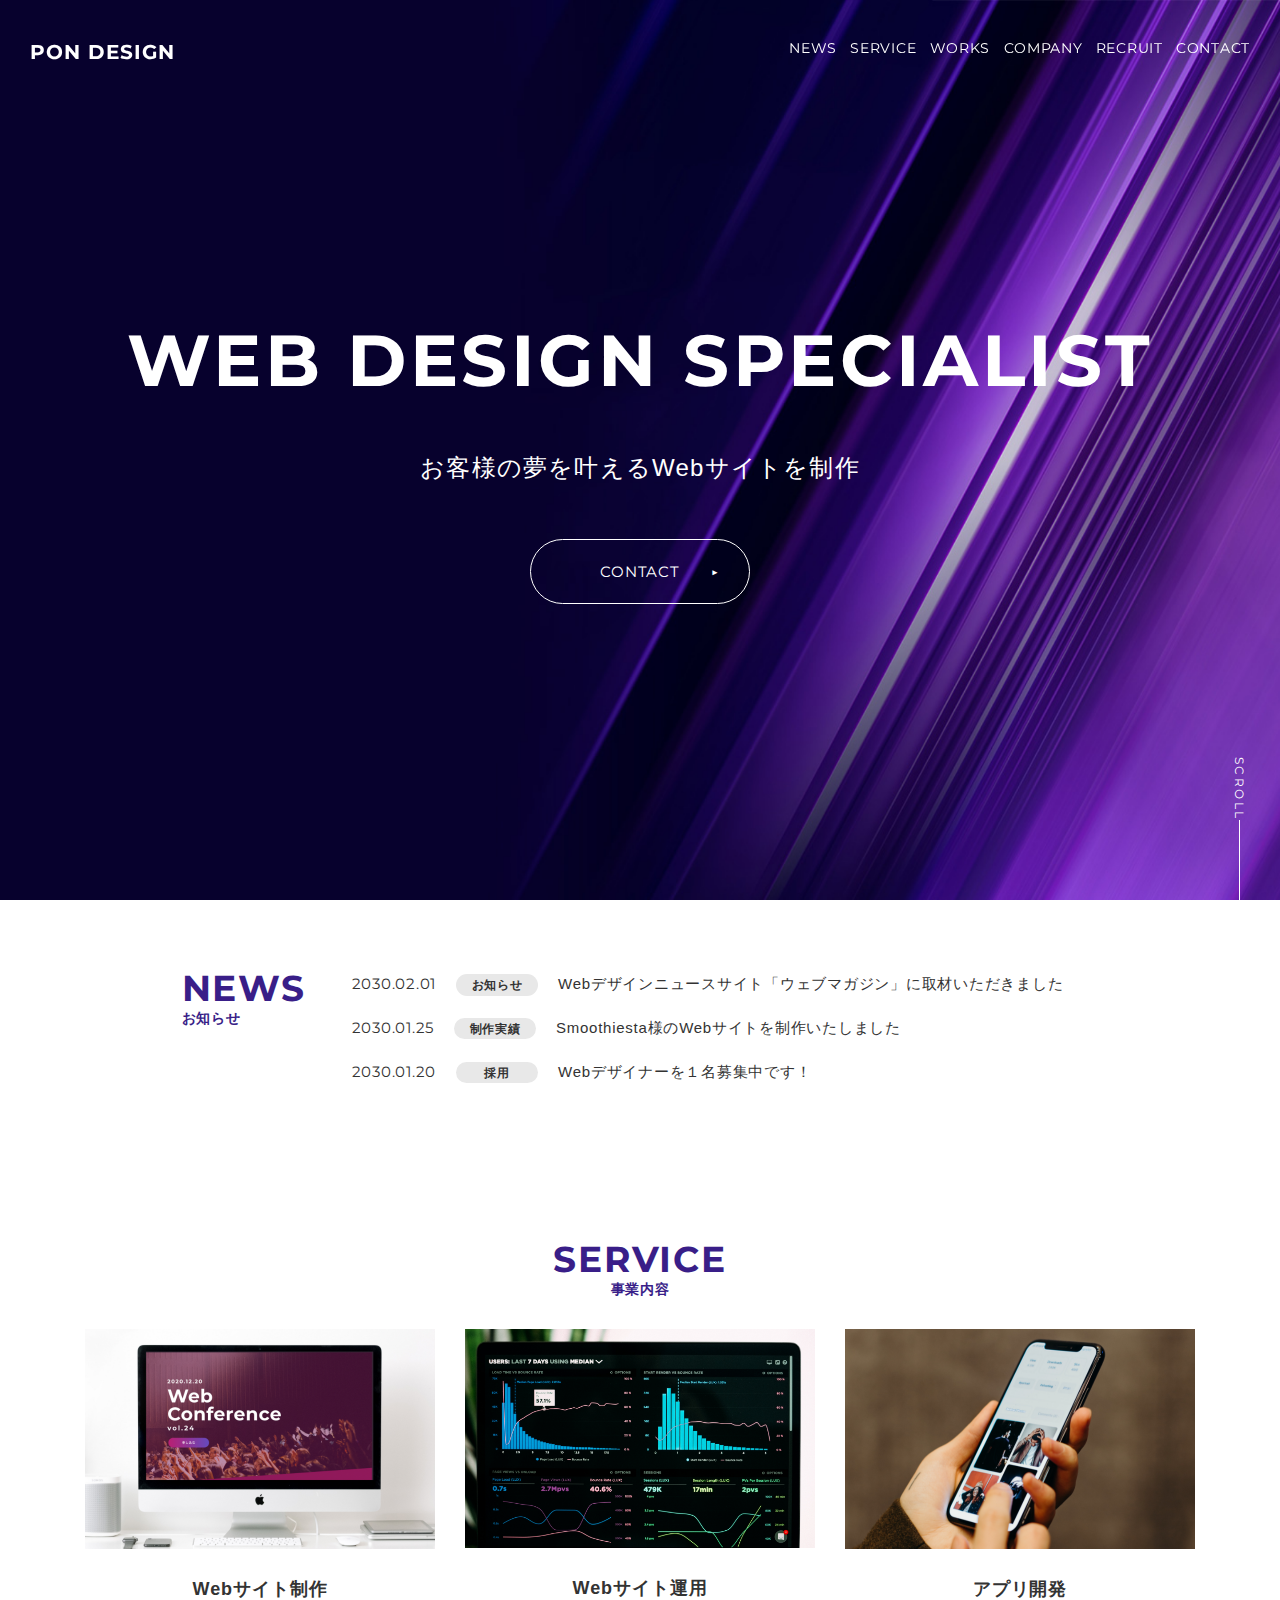
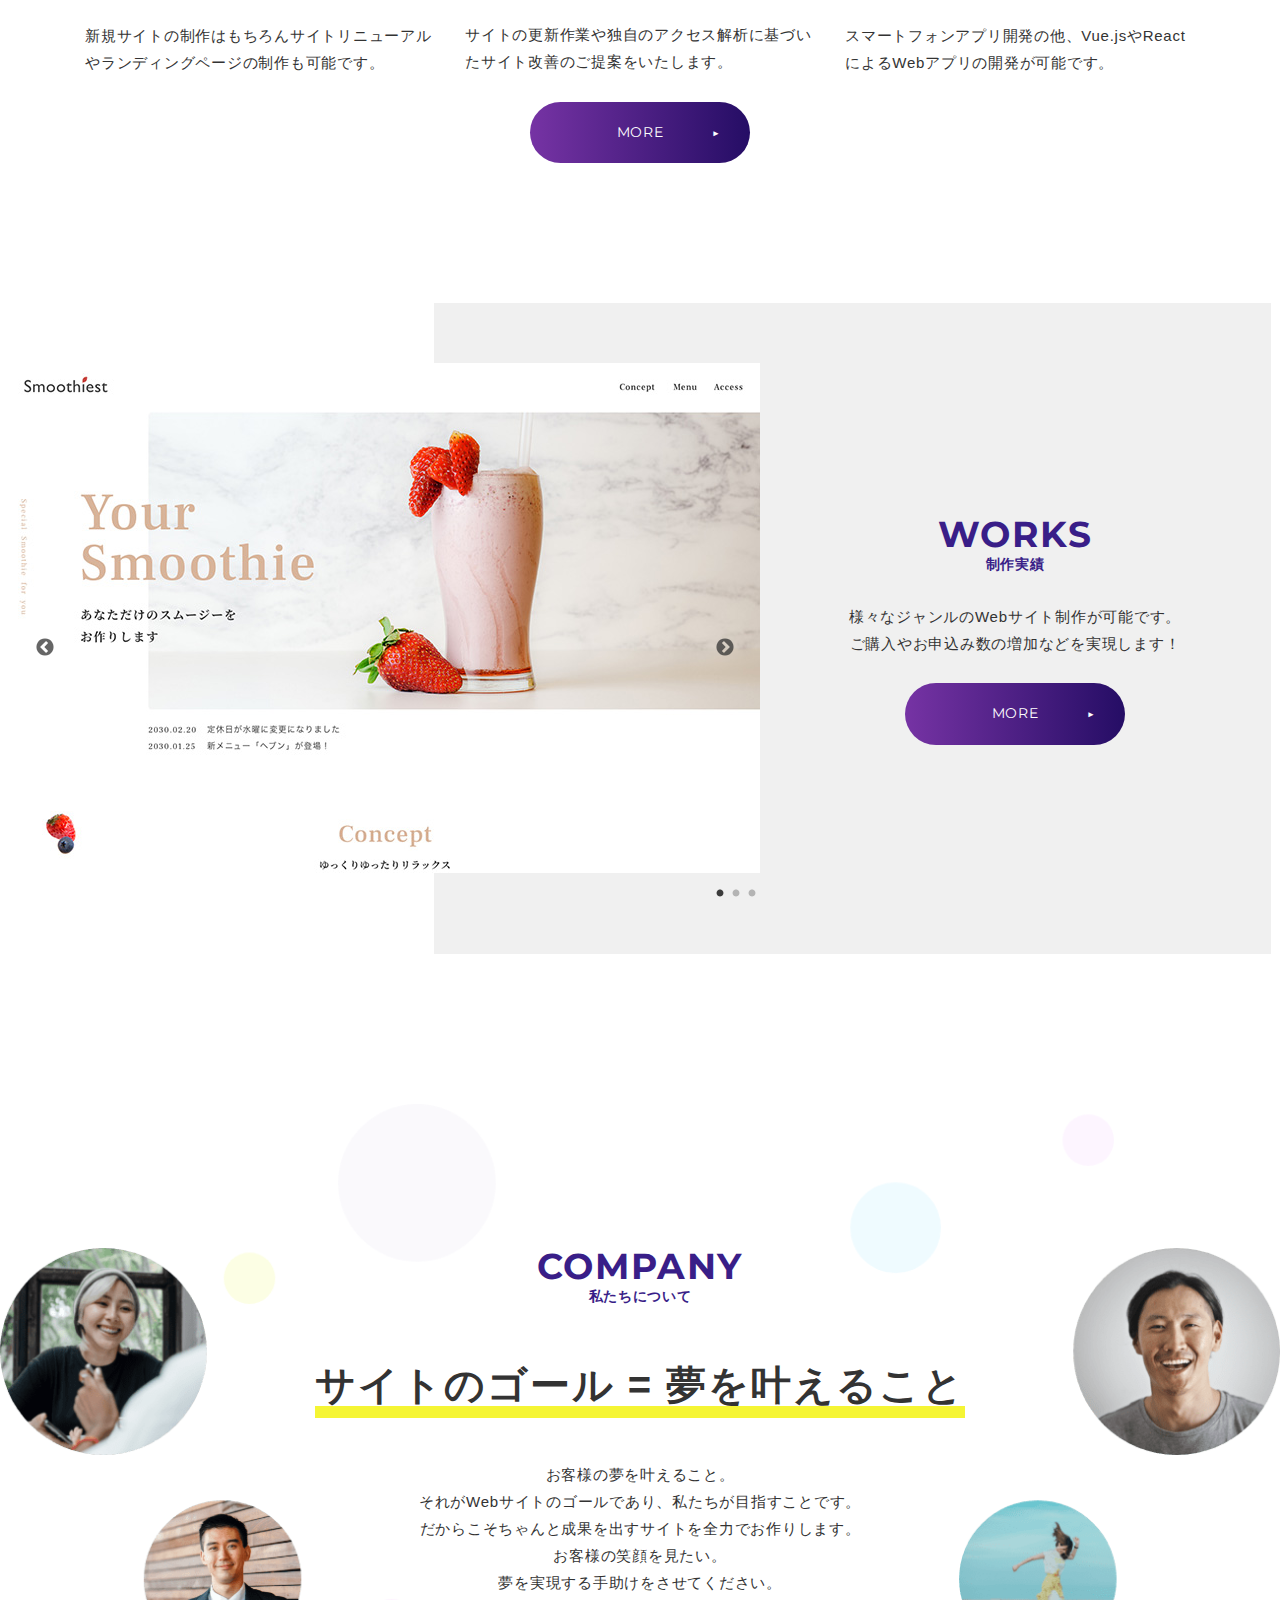
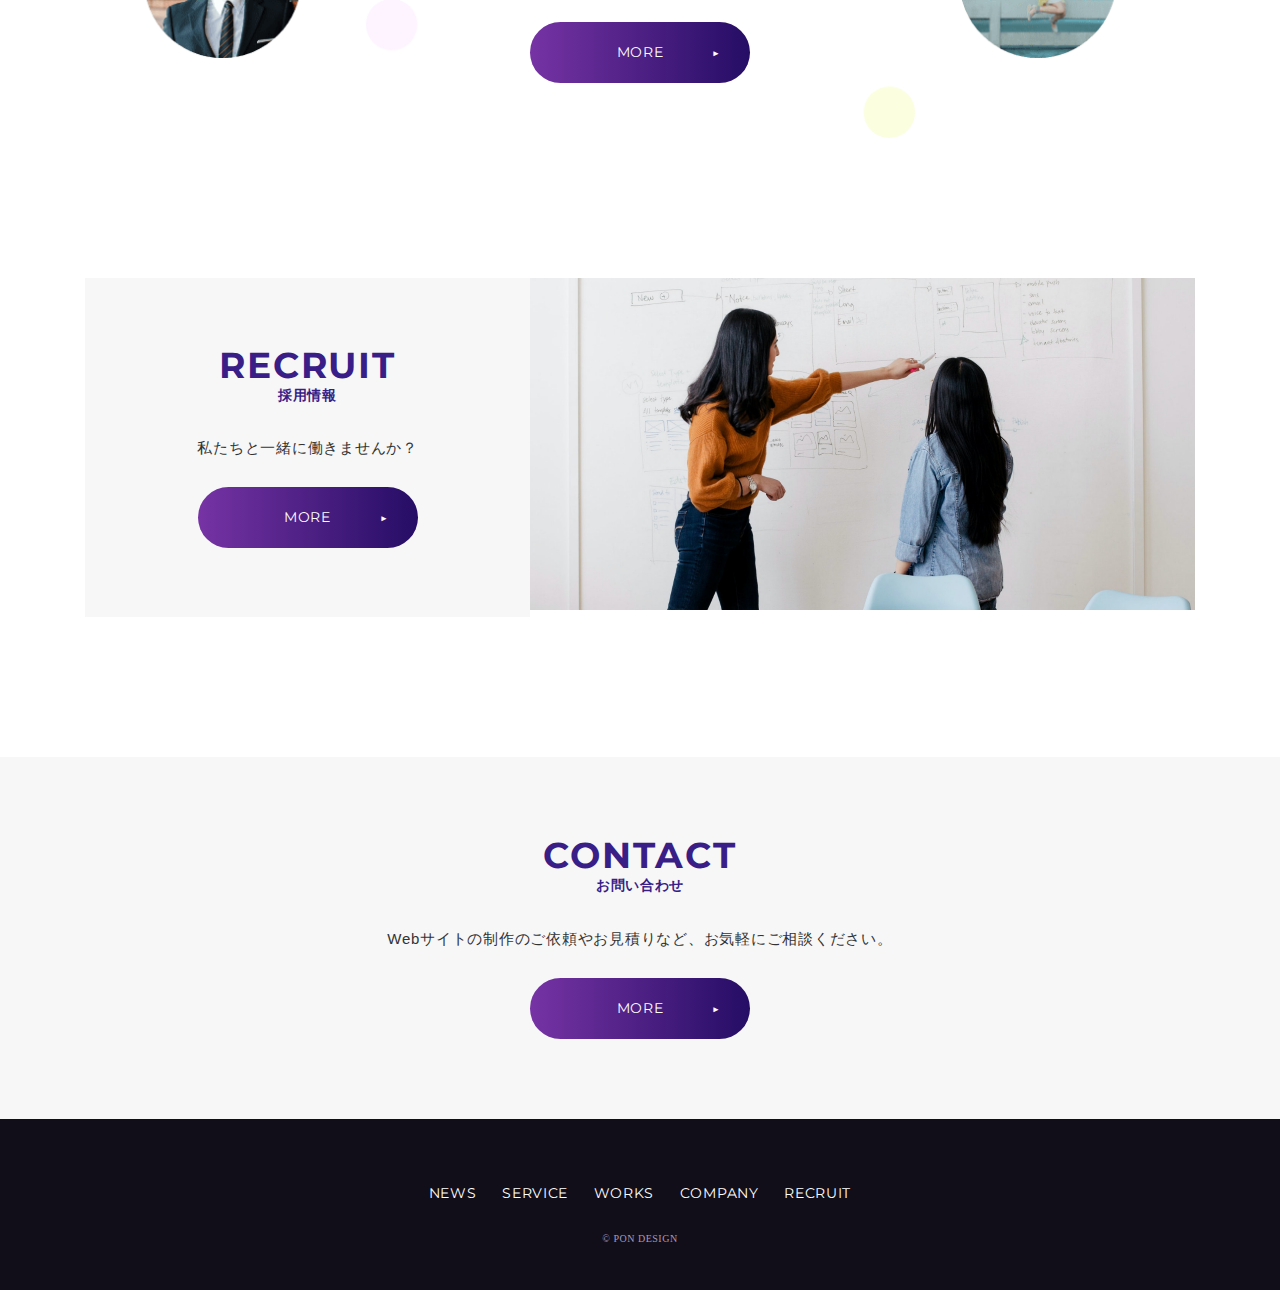
==== commit 9b90e99b: "jQuery導入完了、レスポンシブ対応中" ====
--- a/index.html
+++ b/index.html
@@ -8,9 +8,11 @@
     <link rel="stylesheet" href="/assets/css/style.css"/>
     <link href="js/slick-theme.css" rel="stylesheet" type="text/css">
     <link href="js/slick.css" rel="stylesheet" type="text/css">
+    <link rel="stylesheet" href="https://cdnjs.cloudflare.com/ajax/libs/font-awesome/6.0.0/css/all.min.css">
     <meta name="viewport" content="width=device-width, initial-scale=1.0, maximum-scale=1.0, user-scalable=no">
     <script src="https://ajax.googleapis.com/ajax/libs/jquery/3.4.1/jquery.min.js"></script>
     <script src="https://cdn.jsdelivr.net/npm/jquery@3/dist/jquery.min.js"></script>
+    <script type="text/javascript" src="/js/slick.min.js"></script>
 </head>
 <body>
     <header class="header">
@@ -35,13 +37,13 @@
     <main id="top">
         <div class="fv">
             <div class="fv__box">
-                <h2 class="page__ttl">WEB&nbsp;DESIGN&nbsp;SPECIALIST<span>お客様の夢を叶えるWebサイトを制作</span></h2>
-                <div class="button">
-                    <a class="button__contact" href="#">CONTACT</a>
+                <h2 class="page__ttl">WEB&nbsp;DESIGN&nbsp;<br class="break">SPECIALIST<span>お客様の夢を叶える<br class="break">Webサイトを制作</span></h2>
+                <div class="contactButton">
+                    <a class="contactButton__link" href="#">CONTACT</a>
                 </div>    
             </div>
             <div class="scrollBar">
-                <p class="scrollBar__txt">scroll</p>
+                <p class="scrollBar__txt">SCROLL</p>
             </div>
         </div>
         <section class="wrap">
@@ -51,13 +53,13 @@
                 </div>
                 <ul class="news__menu">
                     <li class="news__list">
-                        <a class="news__link" href="#"><time>2030.02.01</time><span>お知らせ</span>Webデザインニュースサイト「ウェブマガジン」に取材いただきました</a>
+                        <a class="news__link" href="#"><time>2030.02.01</time><span>お知らせ</span><br class="break">Webデザインニュースサイト「ウェブマガジン」に取材いただきました</a>
                     </li>
                     <li class="news__list">
-                        <a class="news__link" href="#"><time>2030.01.25</time><span>制作実績</span>Smoothiesta様のWebサイトを制作いたしました</a>
+                        <a class="news__link" href="#"><time>2030.01.25</time><span>制作実績</span><br class="break">Smoothiesta様のWebサイトを制作いたしました</a>
                     </li>
                     <li class="news__list">
-                        <a class="news__link" href="#"><time>2030.01.20</time><span>採用</span>Webデザイナーを１名募集中です！</a>
+                        <a class="news__link" href="#"><time>2030.01.20</time><span>採用</span><br class="break">Webデザイナーを１名募集中です！</a>
                     </li>
                 </ul>
             </div>
@@ -117,7 +119,7 @@
         <section class="wrap">
             <div class="company">
                 <h3 class="company__ttl">COMPANY<span>私たちについて</span></h3>
-                <p class="company__goal">サイトのゴール = 夢を叶えること<span></span></p>
+                <p class="company__goal">サイトのゴール = <span></span><br class="break">夢を叶えること<span></span></p>
                 <p class="block__txt">お客様の夢を叶えること。<br>
                     それがWebサイトのゴールであり、<br class="break">私たちが目指すことです。<br>
                     だからこそちゃんと成果を出すサイトを<br class="break">全力でお作りします。<br>
@@ -130,6 +132,7 @@
         </section>
         <section class="wrap">
             <div class="recruit">
+                <picture class="recruit__photo"><img class="block__img" src="/assets/img/you-x-ventures-X8H8vPcelPk-unsplash.png" alt="採用情報"></picture>
                 <div class="recruit__ttlArea">
                     <h3 class="block__ttl">RECRUIT<span>採用情報</span></h3>
                     <p class="block__txt">私たちと一緒に働きませんか？</p>
@@ -137,18 +140,17 @@
                         <a class="button__link" href="#">MORE</a>
                     </div>
                 </div>
-                <picture class="recruit__photo"><img class="block__img" src="/assets/img/you-x-ventures-X8H8vPcelPk-unsplash.png" alt="採用情報"></picture>
             </div>
         </section>
         <section class="wrap--last">
             <h3 class="block__ttl">CONTACT<span>お問い合わせ</span></h3>
-            <p class="block__txt">Webサイトの制作のご依頼やお見積りなど、お気軽にご相談ください。</p>
+            <p class="block__txt">Webサイトの制作のご依頼やお見積りなど、<br class="break">お気軽にご相談ください。</p>
             <div class="button">
                 <a class="button__link" href="#">MORE</a>
             </div>
         </section>
         <div class="scroll">
-            <a class="scroll__link" href="#top">↑</a>
+            <a class="scroll__link" href="#top"><i class="fa-solid fa-chevron-up"></i></a>
         </div>
     </main>
     <footer class="footer">
@@ -159,11 +161,11 @@
                 <li class="footer__list"><a class="footer__link" href="#">WORKS</a></li>
                 <li class="footer__list"><a class="footer__link" href="#">COMPANY</a></li>
                 <li class="footer__list"><a class="footer__link" href="#">RECRUIT</a></li>
+                <li class="footer__list break"><a class="footer__link" href="#">NEWS</a></li>
+                <li class="footer__list break"><a class="footer__link" href="#">SERVICE</a></li>
             </ul>
         </nav>        
         <small class="footer__copylight">©&nbsp;PON&nbsp;DESIGN</small>
     </footer>
     <script src="/assets/js/function.js"></script>
-    <script type="text/javascript" src="slick.min.js"></script>
-
 </body>--- a/assets/css/style.css
+++ b/assets/css/style.css
@@ -3,7 +3,14 @@
 * {
   color: #333333;
   font-size: 15px;
-  letter-spacing: 50;
+  letter-spacing: 0.05em;
+  line-height: 1.8em;
+}
+
+@media (max-width: 750px) {
+  * {
+    font-size: 14px;
+  }
 }
 
 .page__ttl {
@@ -23,7 +30,18 @@
   font-family: “ヒラギノ角ゴ Pro W3”,“メイリオ“,”Meiryo”,“ＭＳ Ｐゴシック“,”Hiragino Kaku Gothic Pro”,sans-serif !important;
 }
 
-.buttonBase, .button__contact, .button__link {
+@media (max-width: 750px) {
+  .page__ttl {
+    text-align: left;
+    font-size: 40px;
+  }
+  .page__ttl span {
+    margin: 20px 0 30px;
+    font-size: 16px;
+  }
+}
+
+.buttonBase, .contactButton__link, .button__link {
   display: inline-block;
   position: relative;
   padding: 18px 0;
@@ -37,36 +55,47 @@
   transition: 0.3s;
 }
 
-.buttonAfterBase, .button__contact::after, .button__link::after {
+.buttonAfterBase, .contactButton__link::after, .button__link::after {
   content: "▶︎";
   position: absolute;
   right: 30px;
   font-size: 12px;
 }
 
+.contactButton {
+  margin: 0 auto;
+  width: 220px;
+}
+
+@media (max-width: 750px) {
+  .contactButton {
+    margin-left: 10px;
+  }
+}
+
+.contactButton__link {
+  border: solid 1px #fff;
+  -webkit-box-sizing: border-box;
+          box-sizing: border-box;
+}
+
+.contactButton__link::after {
+  font-size: 12px;
+  -webkit-transition: 0.3s;
+  transition: 0.3s;
+}
+
+.contactButton__link:hover {
+  opacity: 0.8;
+}
+
+.contactButton__link:hover::after {
+  right: 20px;
+}
+
 .button {
   margin: 0 auto;
   width: 220px;
-}
-
-.button__contact {
-  border: solid 1px #fff;
-  -webkit-box-sizing: border-box;
-          box-sizing: border-box;
-}
-
-.button__contact::after {
-  font-size: 12px;
-  -webkit-transition: 0.3s;
-  transition: 0.3s;
-}
-
-.button__contact:hover {
-  opacity: 0.6;
-}
-
-.button__contact:hover::after {
-  right: 20px;
 }
 
 .button__link {
@@ -87,6 +116,13 @@
   font-family: "Montserrat", sans-serif;
   text-align: center;
   font-size: 36px;
+  line-height: 1em;
+}
+
+@media (max-width: 750px) {
+  .block__ttl, #top .news__ttl, #top .company__ttl {
+    font-size: 30px;
+  }
 }
 
 .block__ttl span, #top .news__ttl span, #top .company__ttl span {
@@ -112,11 +148,71 @@
   width: 100vw;
 }
 
+@media (max-width: 750px) {
+  .wrap {
+    padding: 0 20px;
+    margin-bottom: 80px;
+    width: calc(100vw - 20px * 2);
+  }
+}
+
 .wrap--last {
   padding: 80px 0;
   margin: 0 auto;
   width: 100vw;
   background-color: #f7f7f7;
+}
+
+.scroll {
+  position: fixed;
+  right: 45px;
+  bottom: 45px;
+  width: 50px;
+  height: 50px;
+  background-color: #E8E8E8;
+  border-radius: 50%;
+  opacity: 0;
+  -webkit-transition-duration: 500ms;
+          transition-duration: 500ms;
+  -webkit-transition-property: opacity, -webkit-transform;
+  transition-property: opacity, -webkit-transform;
+  transition-property: opacity, transform;
+  transition-property: opacity, transform, -webkit-transform;
+}
+
+@media (max-width: 750px) {
+  .scroll {
+    right: 20px;
+    bottom: 20px;
+  }
+}
+
+.scroll:hover {
+  background-color: #7633A4;
+}
+
+.scroll:hover i {
+  color: #fff;
+}
+
+.scroll__link {
+  display: block;
+  width: 100%;
+  height: 100%;
+  color: #333333;
+  text-align: center;
+  font-size: 25px;
+  text-decoration: none;
+}
+
+.break {
+  display: none;
+}
+
+@media (max-width: 750px) {
+  .break {
+    display: block;
+  }
 }
 
 .header {
@@ -149,6 +245,12 @@
   margin: 34px 0 0 30px;
 }
 
+@media (max-width: 750px) {
+  .header__ttl {
+    margin: 20px 0 0 20px;
+  }
+}
+
 .header__ttl a {
   color: #fff;
   text-decoration: none;
@@ -157,6 +259,12 @@
   font-family: "Montserrat", sans-serif;
 }
 
+@media (max-width: 750px) {
+  .header__ttl a {
+    font-size: 18px;
+  }
+}
+
 .header__hamburger {
   position: absolute;
   top: 24px;
@@ -165,15 +273,20 @@
   height: 100%;
 }
 
-.header__nav {
-  position: absolute;
-  top: 34px;
-  right: 30px;
-}
-
 @media (max-width: 750px) {
   .header__nav {
-    display: none;
+    position: fixed;
+    top: 0;
+    left: 0;
+    z-index: -10;
+    width: 100%;
+    height: 100%;
+    background: -webkit-gradient(linear, left top, left bottom, from(#642390), to(#19074A));
+    background: -webkit-linear-gradient(top, #642390, #19074A);
+    background: linear-gradient(top, #642390, #19074A);
+    opacity: 0;
+    -webkit-transition: 0.4s;
+    transition: 0.4s;
   }
 }
 
@@ -186,7 +299,29 @@
   -webkit-justify-content: space-between;
       -ms-flex-pack: justify;
           justify-content: space-between;
+  position: absolute;
+  top: 34px;
+  right: 30px;
   width: 36vw;
+}
+
+@media (max-width: 750px) {
+  .header__menu {
+    display: block;
+    position: absolute;
+    top: 50%;
+    left: 50%;
+    z-index: 100;
+    -webkit-transform: translate(-50%, -50%);
+            transform: translate(-50%, -50%);
+  }
+}
+
+@media (max-width: 750px) {
+  .header__list {
+    margin-bottom: 20px;
+    text-align: center;
+  }
 }
 
 .header__link {
@@ -214,6 +349,20 @@
   width: 100%;
 }
 
+@media (max-width: 750px) {
+  .header__link {
+    font-size: 15px;
+  }
+}
+
+.scroll-in {
+  opacity: 1;
+  -webkit-transform: translate(0, 0);
+          transform: translate(0, 0);
+  -webkit-transition: 0.3s;
+  transition: 0.3s;
+}
+
 /*ハンバーガーメニュー*/
 .hamburger {
   display: none;
@@ -272,7 +421,10 @@
 }
 
 .header__nav.active {
-  display: block;
+  z-index: 10;
+  opacity: 1;
+  -webkit-transition: 0.4s;
+  transition: 0.4s;
 }
 
 .footer {
@@ -294,11 +446,38 @@
   width: 33vw;
 }
 
+@media (max-width: 750px) {
+  .footer__menu {
+    -webkit-flex-wrap: wrap;
+        -ms-flex-wrap: wrap;
+            flex-wrap: wrap;
+    -webkit-box-pack: left;
+    -webkit-justify-content: left;
+        -ms-flex-pack: left;
+            justify-content: left;
+    padding: 0 20px;
+    margin: 0 10px 0 0;
+    width: calc(100vw - 20px * 2);
+  }
+}
+
+@media (max-width: 750px) {
+  .footer__list {
+    margin-right: 20px;
+  }
+}
+
 .footer__link {
   color: #fff;
   font-size: 14px;
   font-family: "Montserrat", sans-serif;
   text-decoration: none;
+}
+
+@media (max-width: 750px) {
+  .footer__link {
+    font-size: 12px;
+  }
 }
 
 .footer__copylight {
@@ -308,41 +487,6 @@
   font-size: 10px;
   -webkit-transform: translateX(-50%);
           transform: translateX(-50%);
-}
-
-.scroll {
-  position: fixed;
-  right: 45px;
-  bottom: 45px;
-  width: 50px;
-  height: 50px;
-  background-color: #fff;
-  border-radius: 50%;
-  opacity: 0;
-  -webkit-transition-duration: 500ms;
-          transition-duration: 500ms;
-  -webkit-transition-property: opacity, -webkit-transform;
-  transition-property: opacity, -webkit-transform;
-  transition-property: opacity, transform;
-  transition-property: opacity, transform, -webkit-transform;
-}
-
-.scroll__link {
-  display: block;
-  position: absolute;
-  left: 50%;
-  top: 50%;
-  color: #333333;
-  font-size: 20px;
-  -webkit-transform: translate(-50%, -50%);
-          transform: translate(-50%, -50%);
-  text-decoration: none;
-}
-
-.scroll-in {
-  opacity: 1;
-  -webkit-transform: translate(0, 0);
-          transform: translate(0, 0);
 }
 
 #top .fv {
@@ -368,16 +512,35 @@
   background-position: center;
 }
 
+@media (max-width: 750px) {
+  #top .fv {
+    -webkit-box-pack: left;
+    -webkit-justify-content: left;
+        -ms-flex-pack: left;
+            justify-content: left;
+    padding: 0 20px 40px;
+    width: calc(100vw - 20px * 2);
+  }
+}
+
 #top .scrollBar {
   position: absolute;
   right: 30px;
   bottom: 0;
 }
 
+@media (max-width: 750px) {
+  #top .scrollBar {
+    right: 15px;
+  }
+}
+
 #top .scrollBar__txt {
   color: #fff;
   text-align: center;
-  font-size: 14px;
+  font-size: 12px;
+  font-family: "Montserrat", sans-serif !important;
+  letter-spacing: 0.2em;
   -webkit-writing-mode: vertical-lr;
       -ms-writing-mode: tb-lr;
           writing-mode: vertical-lr;
@@ -457,12 +620,31 @@
   max-width: 917px;
 }
 
+@media (max-width: 750px) {
+  #top .news {
+    display: block;
+    width: 100%;
+  }
+}
+
 #top .news__ttlArea {
   width: 170px;
 }
 
+@media (max-width: 750px) {
+  #top .news__ttlArea {
+    width: 100%;
+  }
+}
+
 #top .news__ttl {
   text-align: left;
+}
+
+@media (max-width: 750px) {
+  #top .news__ttl {
+    text-align: center;
+  }
 }
 
 #top .news__ttl span {
@@ -476,14 +658,26 @@
   overflow: hidden;
 }
 
+@media (max-width: 750px) {
+  #top .news__menu {
+    width: 100%;
+  }
+}
+
 #top .news__list {
-  margin-bottom: 18px;
+  margin-bottom: 15px;
 }
 
 #top .news__list:last-child {
   margin-bottom: none;
 }
 
+@media (max-width: 750px) {
+  #top .news__list {
+    margin-bottom: 40px;
+  }
+}
+
 #top .news__link {
   text-decoration: none;
 }
@@ -494,12 +688,12 @@
 
 #top .news__link span {
   display: inline-block;
-  padding: 5px 0;
   margin: 0 20px;
   width: 82px;
   background-color: #E8E8E8;
   text-align: center;
   font-size: 12px;
+  font-weight: bold;
   font-family: "Montserrat", sans-serif;
   border-radius: 50px;
 }
@@ -517,8 +711,21 @@
   max-width: 1110px;
 }
 
+@media (max-width: 750px) {
+  #top .service__menu {
+    display: block;
+    width: 100%;
+  }
+}
+
 #top .service__list {
   width: 350px;
+}
+
+@media (max-width: 750px) {
+  #top .service__list {
+    width: 100%;
+  }
 }
 
 #top .service__link {
@@ -528,6 +735,12 @@
 #top .service__thumbnail {
   margin-bottom: 24px;
   width: 100%;
+}
+
+@media (max-width: 750px) {
+  #top .service__thumbnail {
+    margin-bottom: 14px;
+  }
 }
 
 #top .service__ttl {
@@ -538,8 +751,21 @@
   font-family: "Montserrat", sans-serif;
 }
 
+@media (max-width: 750px) {
+  #top .service__ttl {
+    margin-bottom: 10px;
+  }
+}
+
 #top .service__txt {
   margin-bottom: 26px;
+  font-size: 15px;
+}
+
+@media (max-width: 750px) {
+  #top .service__txt {
+    margin-bottom: 40px;
+  }
 }
 
 #top .work {
@@ -550,6 +776,13 @@
   position: relative;
   margin: 0 auto;
   max-width: 1261px;
+}
+
+@media (max-width: 750px) {
+  #top .work {
+    display: block;
+    width: 100%;
+  }
 }
 
 #top .work__ttlArea {
@@ -570,6 +803,19 @@
   background-color: #f0f0f0;
 }
 
+@media (max-width: 750px) {
+  #top .work__ttlArea {
+    padding: 40px 0 60px;
+    width: 100%;
+  }
+  #top .work__ttlArea::after {
+    left: -20px;
+    top: 115px;
+    width: 100vw;
+    height: 100%;
+  }
+}
+
 #top .company {
   position: relative;
   padding: 144px 0 55px;
@@ -582,8 +828,26 @@
   background-position: center center, center 144px;
 }
 
+@media (max-width: 750px) {
+  #top .company {
+    left: -20px;
+    padding: 60px 0 80px;
+    width: 100vw;
+    background-image: url(../img/cirlcles.png);
+    background-repeat: no-repeat;
+    background-size: contain;
+    background-position: center center;
+  }
+}
+
 #top .company__ttl span {
   margin-bottom: 40px;
+}
+
+@media (max-width: 750px) {
+  #top .company__ttl span {
+    margin-bottom: 30px;
+  }
 }
 
 #top .company__goal {
@@ -592,6 +856,12 @@
   margin-bottom: 40px;
   font-size: 40px;
   font-weight: bold;
+}
+
+@media (max-width: 750px) {
+  #top .company__goal {
+    font-size: 32px;
+  }
 }
 
 #top .company__goal span {
@@ -609,8 +879,32 @@
   display: -webkit-flex;
   display: -ms-flexbox;
   display: flex;
+  -webkit-box-orient: horizontal;
+  -webkit-box-direction: reverse;
+  -webkit-flex-direction: row-reverse;
+      -ms-flex-direction: row-reverse;
+          flex-direction: row-reverse;
   margin: 0 auto;
   max-width: 1110px;
+}
+
+@media (max-width: 750px) {
+  #top .recruit {
+    display: block;
+    position: relative;
+    left: -20px;
+    width: 100vw;
+  }
+}
+
+#top .recruit__photo {
+  width: 665px;
+}
+
+@media (max-width: 750px) {
+  #top .recruit__photo {
+    width: 100%;
+  }
 }
 
 #top .recruit__ttlArea {
@@ -619,8 +913,10 @@
   background-color: #f7f7f7;
 }
 
-#top .recruit__photo {
-  width: 665px;
+@media (max-width: 750px) {
+  #top .recruit__ttlArea {
+    width: 100%;
+  }
 }
 
 .slider {
@@ -628,16 +924,59 @@
   width: 750px;
 }
 
+@media (max-width: 750px) {
+  .slider {
+    width: 100%;
+  }
+}
+
 .slider__list {
   width: 100%;
 }
 
+.slick-dots {
+  right: 0 !important;
+  bottom: 30px !important;
+  width: 48px !important;
+}
+
+@media (max-width: 750px) {
+  .slick-dots {
+    bottom: -21px !important;
+  }
+}
+
+.slick-dots li {
+  margin: 0 4px !important;
+  width: 8px !important;
+}
+
+.slick-dots li button {
+  width: 100% !important;
+}
+
+.slick-dots li button::before {
+  width: 100% !important;
+  font-size: 8px !important;
+}
+
+.slick-prev {
+  left: 25px !important;
+  z-index: 10 !important;
+}
+
+.slick-next {
+  right: 25px !important;
+}
+
 .slick-prev:before,
 .slick-next:before {
-  color: #000;
-}
-
-.break {
-  display: none;
+  color: #333333 !important;
+}
+
+@media (max-width: 750px) {
+  .slick-dotted.slick-slider {
+    margin-bottom: 0 !important;
+  }
 }
 /*# sourceMappingURL=style.css.map */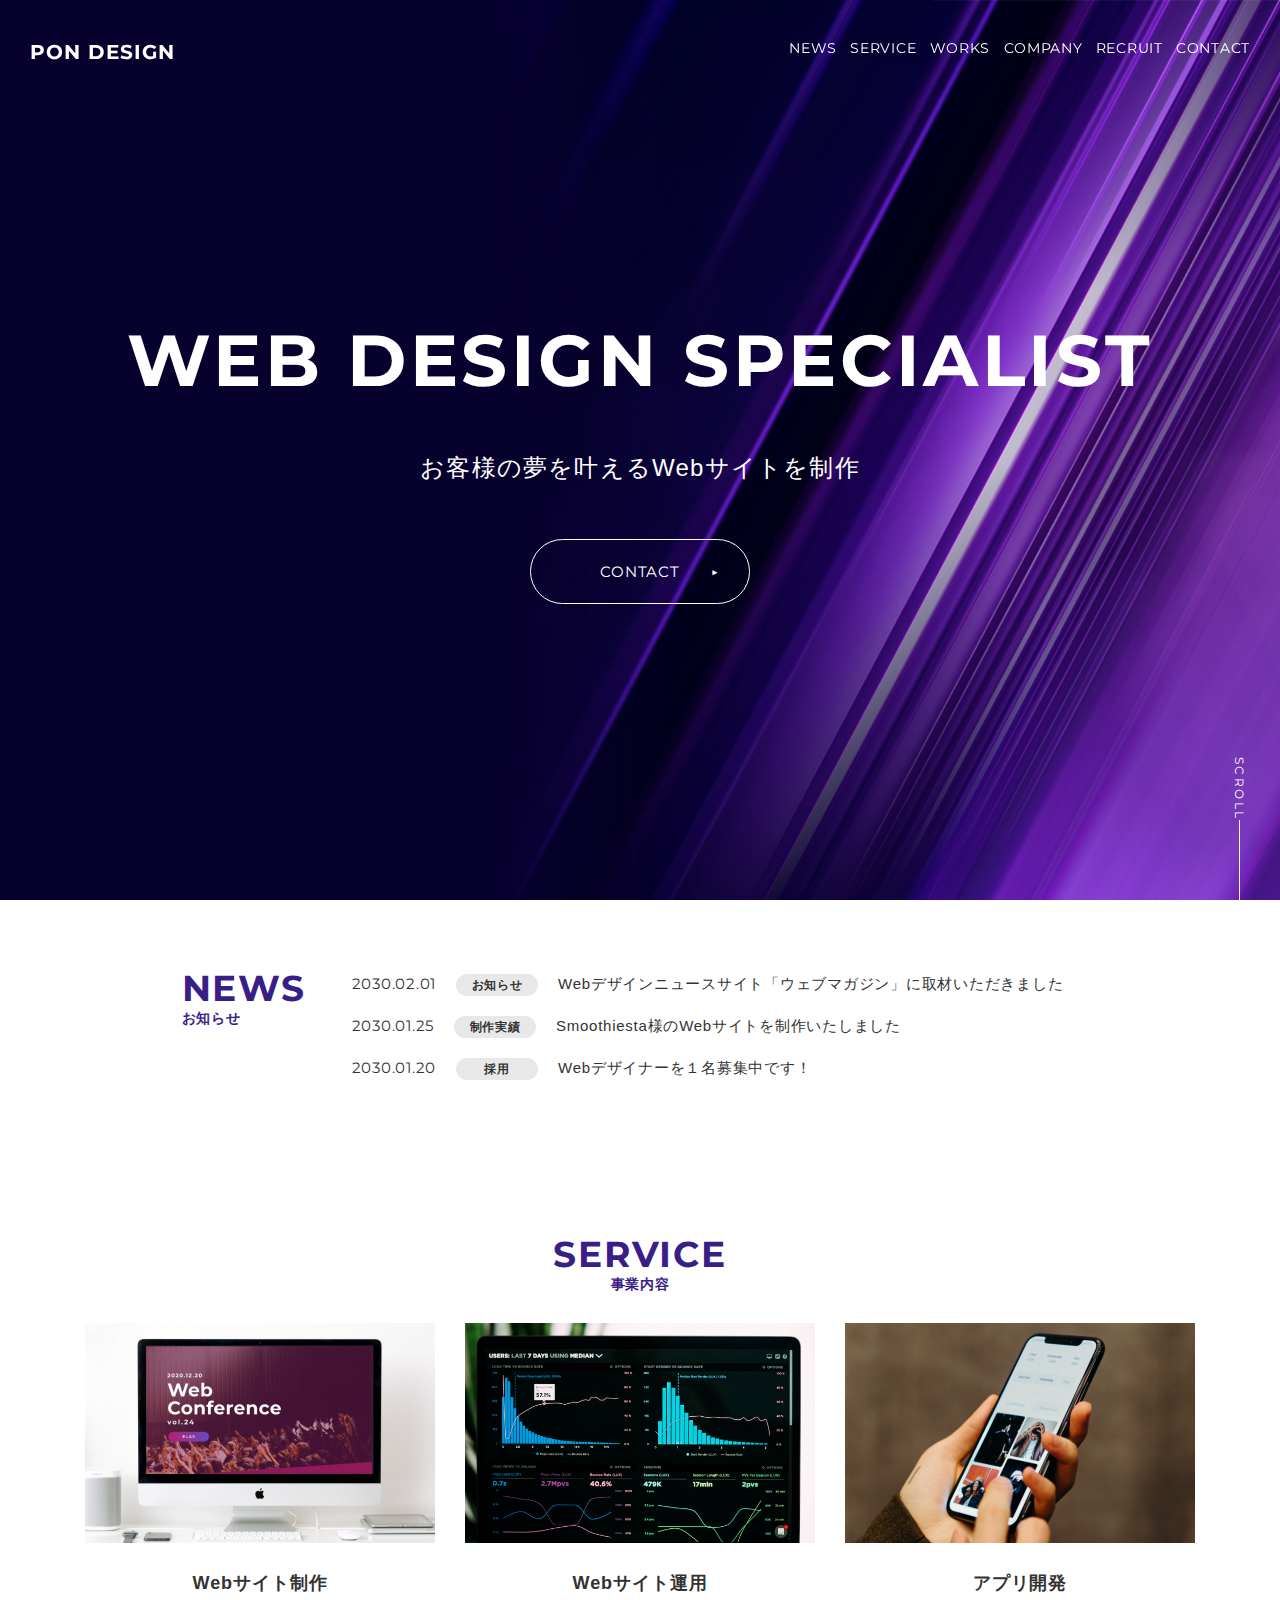
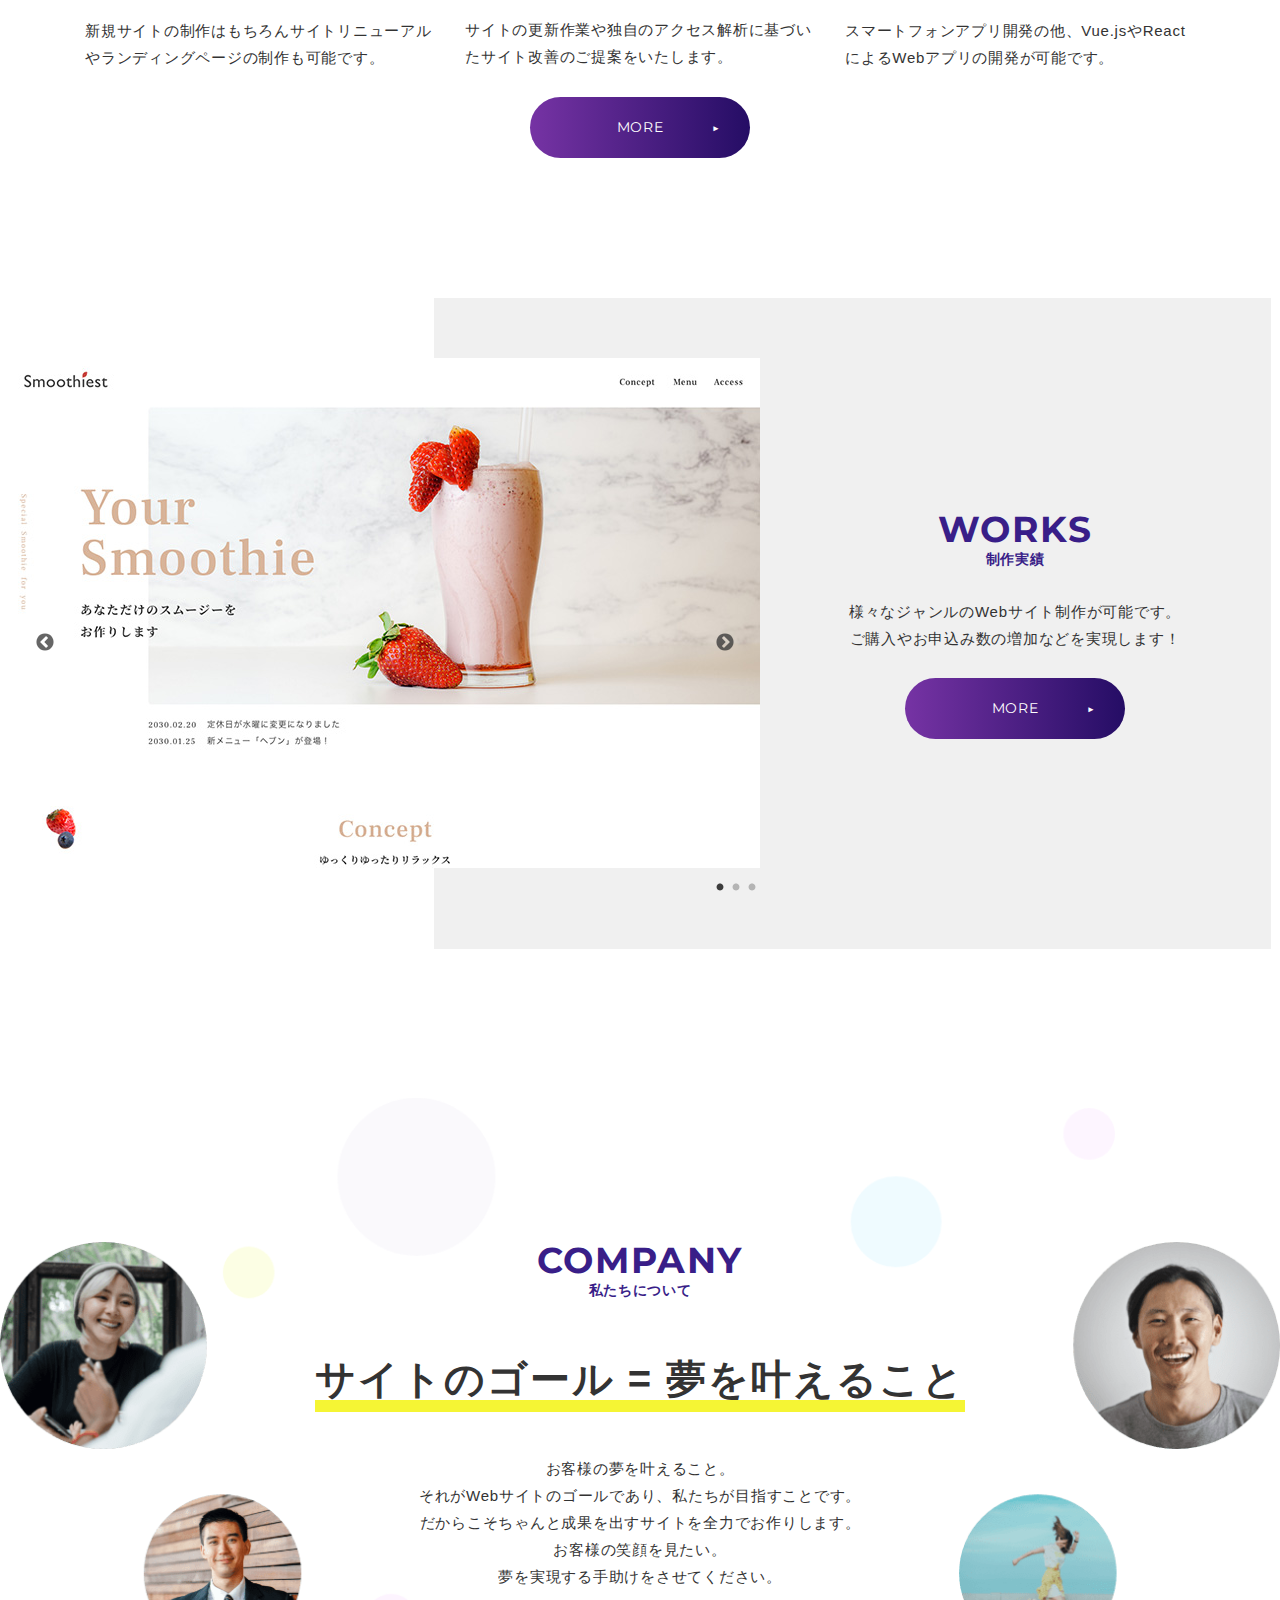
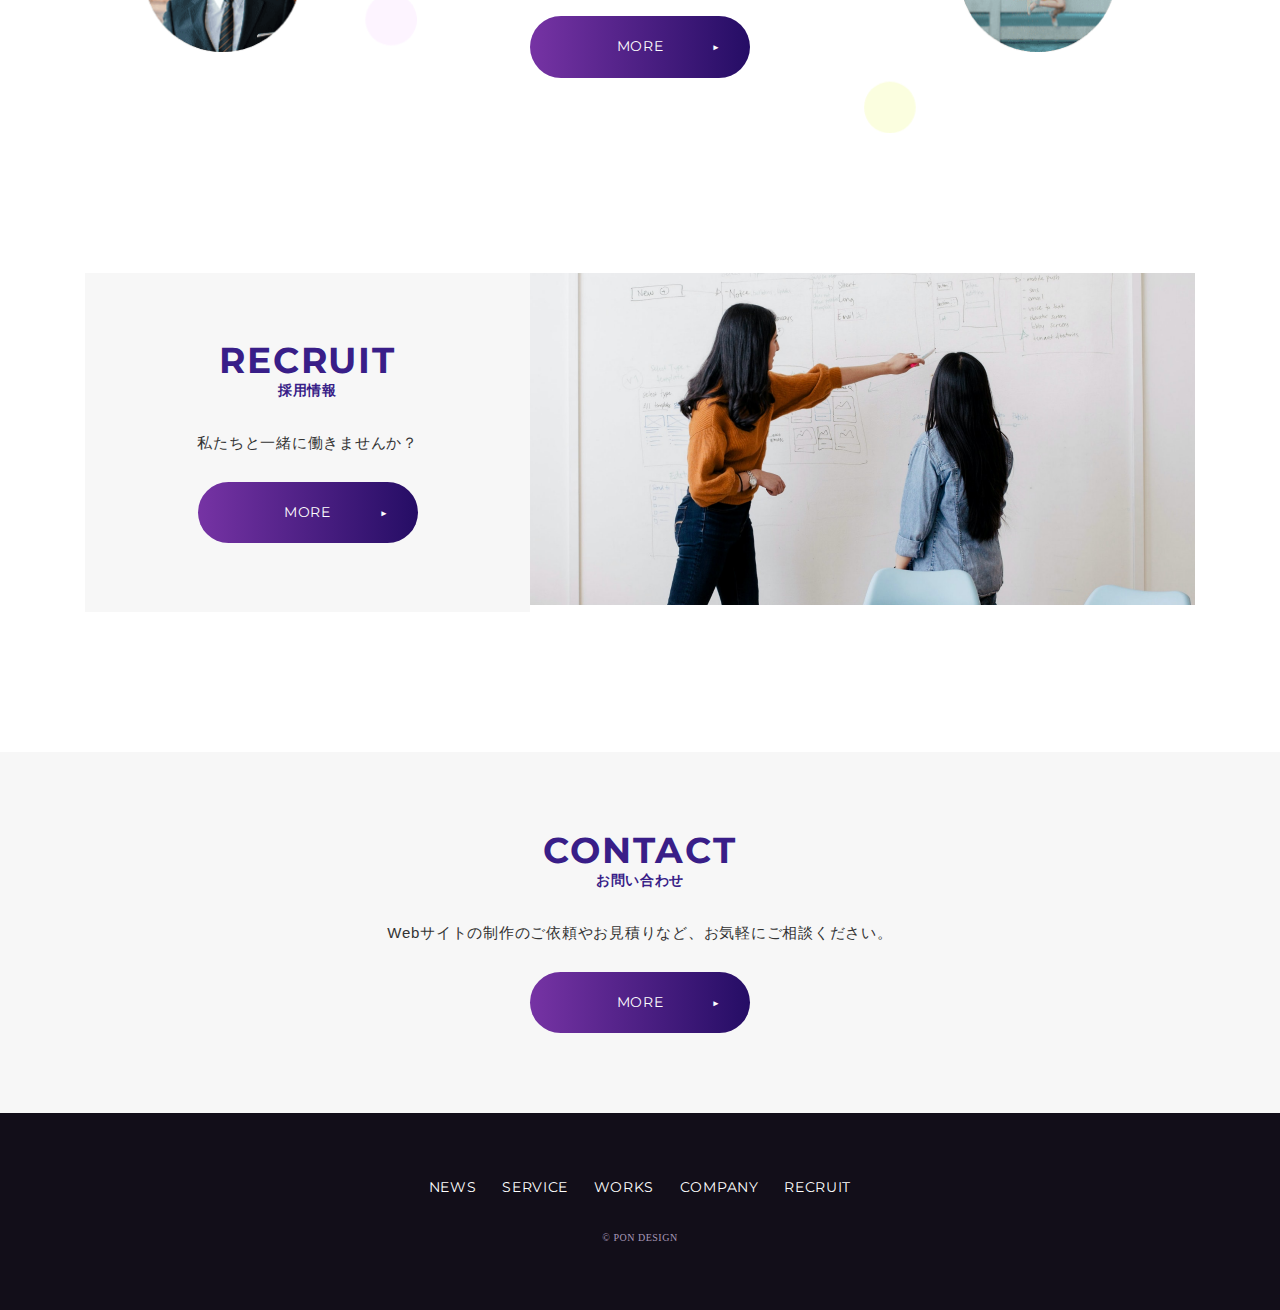
==== commit 2576928f: "トップページ完成" ====
--- a/index.html
+++ b/index.html
@@ -36,7 +36,7 @@
     </header>
     <main id="top">
         <div class="fv">
-            <div class="fv__box">
+            <div class="fv__ttlArea">
                 <h2 class="page__ttl">WEB&nbsp;DESIGN&nbsp;<br class="break">SPECIALIST<span>お客様の夢を叶える<br class="break">Webサイトを制作</span></h2>
                 <div class="contactButton">
                     <a class="contactButton__link" href="#">CONTACT</a>
@@ -99,7 +99,7 @@
                 <a class="button__link" href="#">MORE</a>
             </div>
         </section>
-        <section class="wrap">
+        <section class="wrap--max">
             <div class="work">
                 <ul class="slider">
                     <li class="slider__list"><a href="#"><img class="block__img" src="/assets/img/smoothiesta (1).jpeg" alt="image01"></a></li>
@@ -116,7 +116,7 @@
                 </div>
             </div>
         </section>
-        <section class="wrap">
+        <section class="wrap--max">
             <div class="company">
                 <h3 class="company__ttl">COMPANY<span>私たちについて</span></h3>
                 <p class="company__goal">サイトのゴール = <span></span><br class="break">夢を叶えること<span></span></p>
@@ -130,7 +130,7 @@
                 </div>
             </div>
         </section>
-        <section class="wrap">
+        <section class="wrap--max">
             <div class="recruit">
                 <picture class="recruit__photo"><img class="block__img" src="/assets/img/you-x-ventures-X8H8vPcelPk-unsplash.png" alt="採用情報"></picture>
                 <div class="recruit__ttlArea">
@@ -142,11 +142,13 @@
                 </div>
             </div>
         </section>
-        <section class="wrap--last">
-            <h3 class="block__ttl">CONTACT<span>お問い合わせ</span></h3>
-            <p class="block__txt">Webサイトの制作のご依頼やお見積りなど、<br class="break">お気軽にご相談ください。</p>
-            <div class="button">
-                <a class="button__link" href="#">MORE</a>
+        <section class="wrap--max">
+            <div class="contact">
+                <h3 class="block__ttl">CONTACT<span>お問い合わせ</span></h3>
+                <p class="block__txt">Webサイトの制作のご依頼やお見積りなど、<br class="break">お気軽にご相談ください。</p>
+                <div class="button">
+                    <a class="button__link" href="#">MORE</a>
+                </div>    
             </div>
         </section>
         <div class="scroll">
@@ -156,13 +158,13 @@
     <footer class="footer">
         <nav class="footer__nav">
             <ul class="footer__menu">
+                <li class="footer__list break"><a class="footer__link" href="#">HOME</a></li>
                 <li class="footer__list"><a class="footer__link" href="#">NEWS</a></li>
                 <li class="footer__list"><a class="footer__link" href="#">SERVICE</a></li>
                 <li class="footer__list"><a class="footer__link" href="#">WORKS</a></li>
                 <li class="footer__list"><a class="footer__link" href="#">COMPANY</a></li>
                 <li class="footer__list"><a class="footer__link" href="#">RECRUIT</a></li>
-                <li class="footer__list break"><a class="footer__link" href="#">NEWS</a></li>
-                <li class="footer__list break"><a class="footer__link" href="#">SERVICE</a></li>
+                <li class="footer__list break"><a class="footer__link" href="#">CONTACT</a></li>
             </ul>
         </nav>        
         <small class="footer__copylight">©&nbsp;PON&nbsp;DESIGN</small>
--- a/assets/css/style.css
+++ b/assets/css/style.css
@@ -136,7 +136,6 @@
 .block__txt {
   margin-bottom: 26px;
   text-align: center;
-  font-size: 15px;
 }
 
 .block__img {
@@ -156,11 +155,19 @@
   }
 }
 
-.wrap--last {
-  padding: 80px 0;
-  margin: 0 auto;
+.wrap--max {
+  margin: 0 auto 140px;
   width: 100vw;
-  background-color: #f7f7f7;
+}
+
+.wrap--max:last-of-type {
+  margin-bottom: 0;
+}
+
+@media (max-width: 750px) {
+  .wrap--max {
+    margin-bottom: 80px;
+  }
 }
 
 .scroll {
@@ -169,8 +176,10 @@
   bottom: 45px;
   width: 50px;
   height: 50px;
-  background-color: #E8E8E8;
+  background-color: #fff;
   border-radius: 50%;
+  -webkit-box-shadow: 0 0  7px gray;
+          box-shadow: 0 0  7px gray;
   opacity: 0;
   -webkit-transition-duration: 500ms;
           transition-duration: 500ms;
@@ -188,11 +197,7 @@
 }
 
 .scroll:hover {
-  background-color: #7633A4;
-}
-
-.scroll:hover i {
-  color: #fff;
+  opacity: 0.8;
 }
 
 .scroll__link {
@@ -203,6 +208,13 @@
   text-align: center;
   font-size: 25px;
   text-decoration: none;
+}
+
+.contact {
+  padding: 80px 0;
+  margin: 0 auto;
+  width: 100vw;
+  background-color: #f7f7f7;
 }
 
 .break {
@@ -431,6 +443,7 @@
   padding: 60px 0;
   width: 100vw;
   background-color: #120E19;
+  text-align: center;
 }
 
 .footer__menu {
@@ -456,7 +469,7 @@
         -ms-flex-pack: left;
             justify-content: left;
     padding: 0 20px;
-    margin: 0 10px 0 0;
+    margin: 0 10px 30px 0;
     width: calc(100vw - 20px * 2);
   }
 }
@@ -481,12 +494,8 @@
 }
 
 .footer__copylight {
-  position: absolute;
-  left: 50%;
   color: #A798B7;
   font-size: 10px;
-  -webkit-transform: translateX(-50%);
-          transform: translateX(-50%);
 }
 
 #top .fv {
@@ -521,6 +530,9 @@
     padding: 0 20px 40px;
     width: calc(100vw - 20px * 2);
   }
+  #top .fv__ttlArea {
+    margin-left: 10px;
+  }
 }
 
 #top .scrollBar {
@@ -759,7 +771,6 @@
 
 #top .service__txt {
   margin-bottom: 26px;
-  font-size: 15px;
 }
 
 @media (max-width: 750px) {
@@ -809,10 +820,10 @@
     width: 100%;
   }
   #top .work__ttlArea::after {
-    left: -20px;
+    left: 0;
     top: 115px;
     width: 100vw;
-    height: 100%;
+    height: 79%;
   }
 }
 
@@ -830,7 +841,6 @@
 
 @media (max-width: 750px) {
   #top .company {
-    left: -20px;
     padding: 60px 0 80px;
     width: 100vw;
     background-image: url(../img/cirlcles.png);
@@ -872,6 +882,16 @@
   width: 100%;
   height: 12px;
   background-color: #F5F534;
+}
+
+@media (max-width: 750px) {
+  #top .company__goal span {
+    bottom: 10px;
+    height: 8px;
+  }
+  #top .company__goal span:first-child {
+    bottom: 68px;
+  }
 }
 
 #top .recruit {
@@ -891,8 +911,6 @@
 @media (max-width: 750px) {
   #top .recruit {
     display: block;
-    position: relative;
-    left: -20px;
     width: 100vw;
   }
 }
@@ -926,7 +944,8 @@
 
 @media (max-width: 750px) {
   .slider {
-    width: 100%;
+    margin: 0 auto;
+    width: calc(100% - 20px * 2);
   }
 }
 
@@ -942,7 +961,7 @@
 
 @media (max-width: 750px) {
   .slick-dots {
-    bottom: -21px !important;
+    bottom: -25px !important;
   }
 }
 
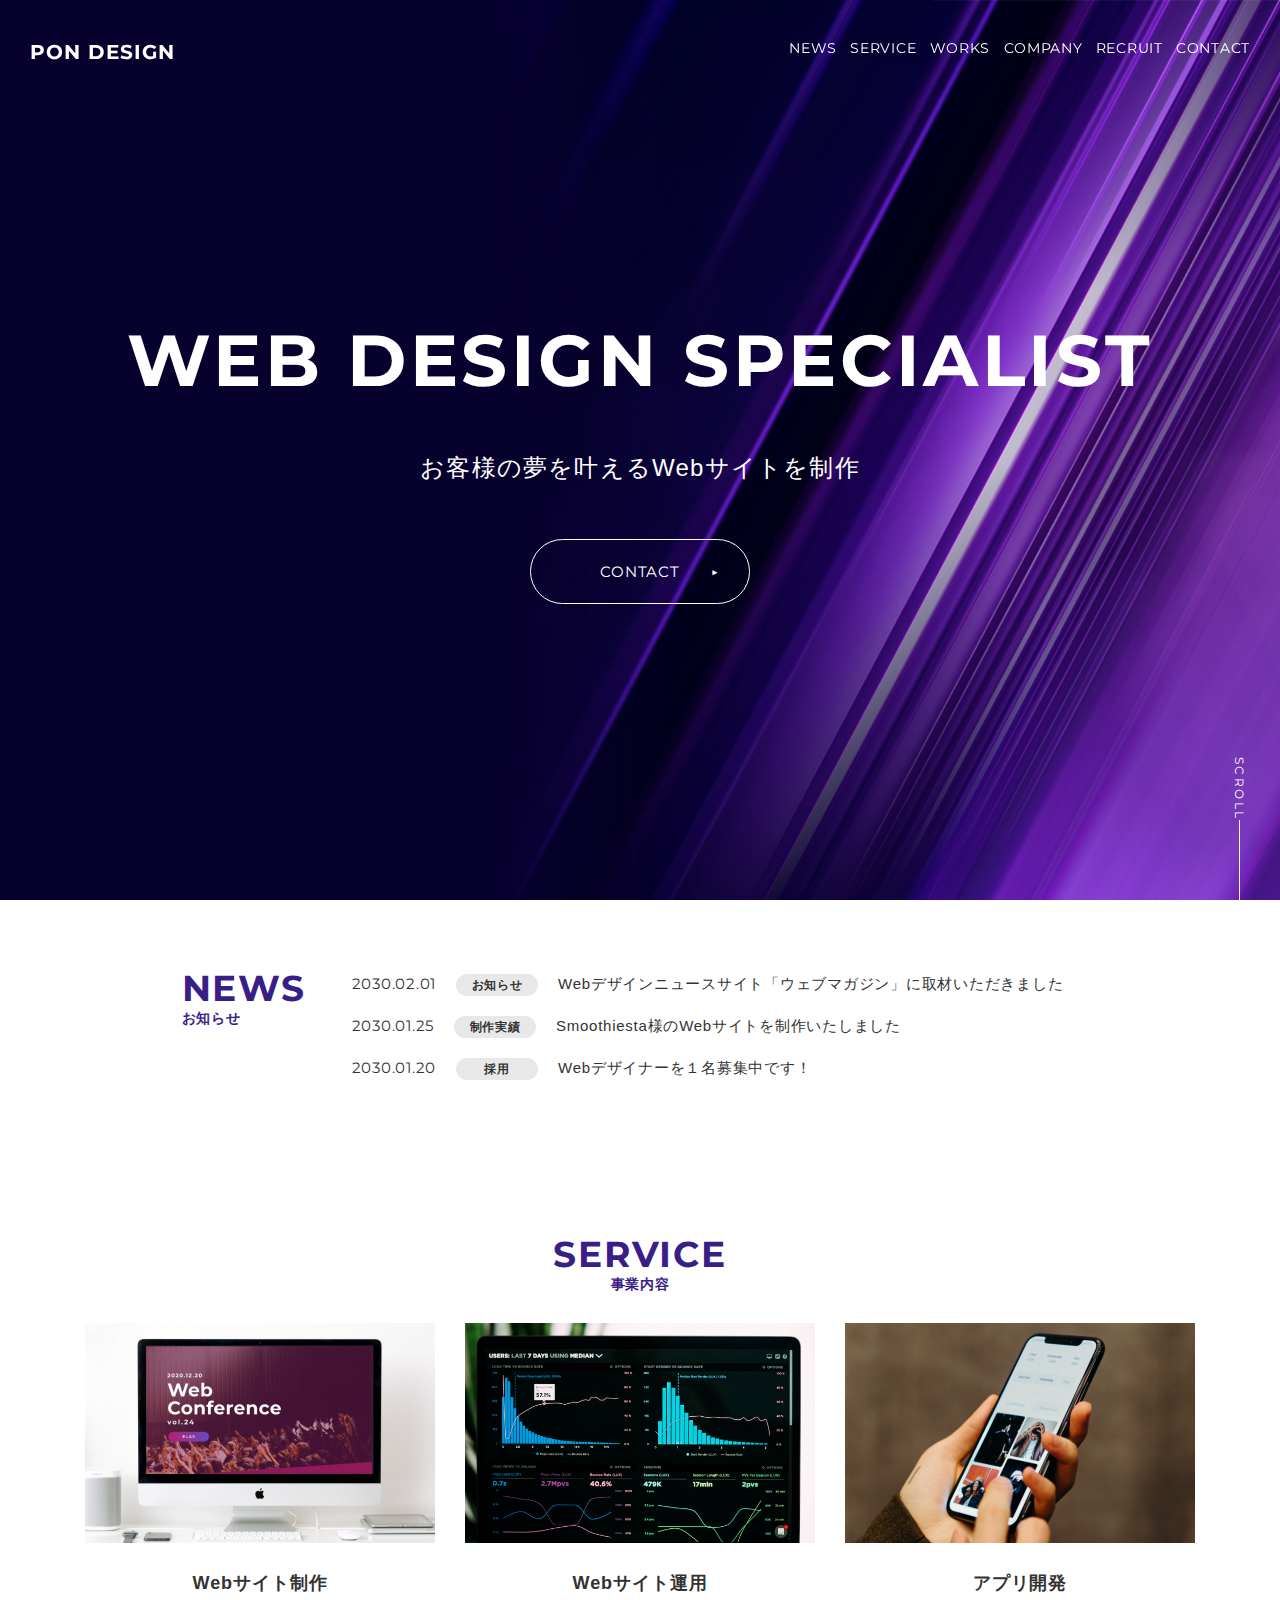
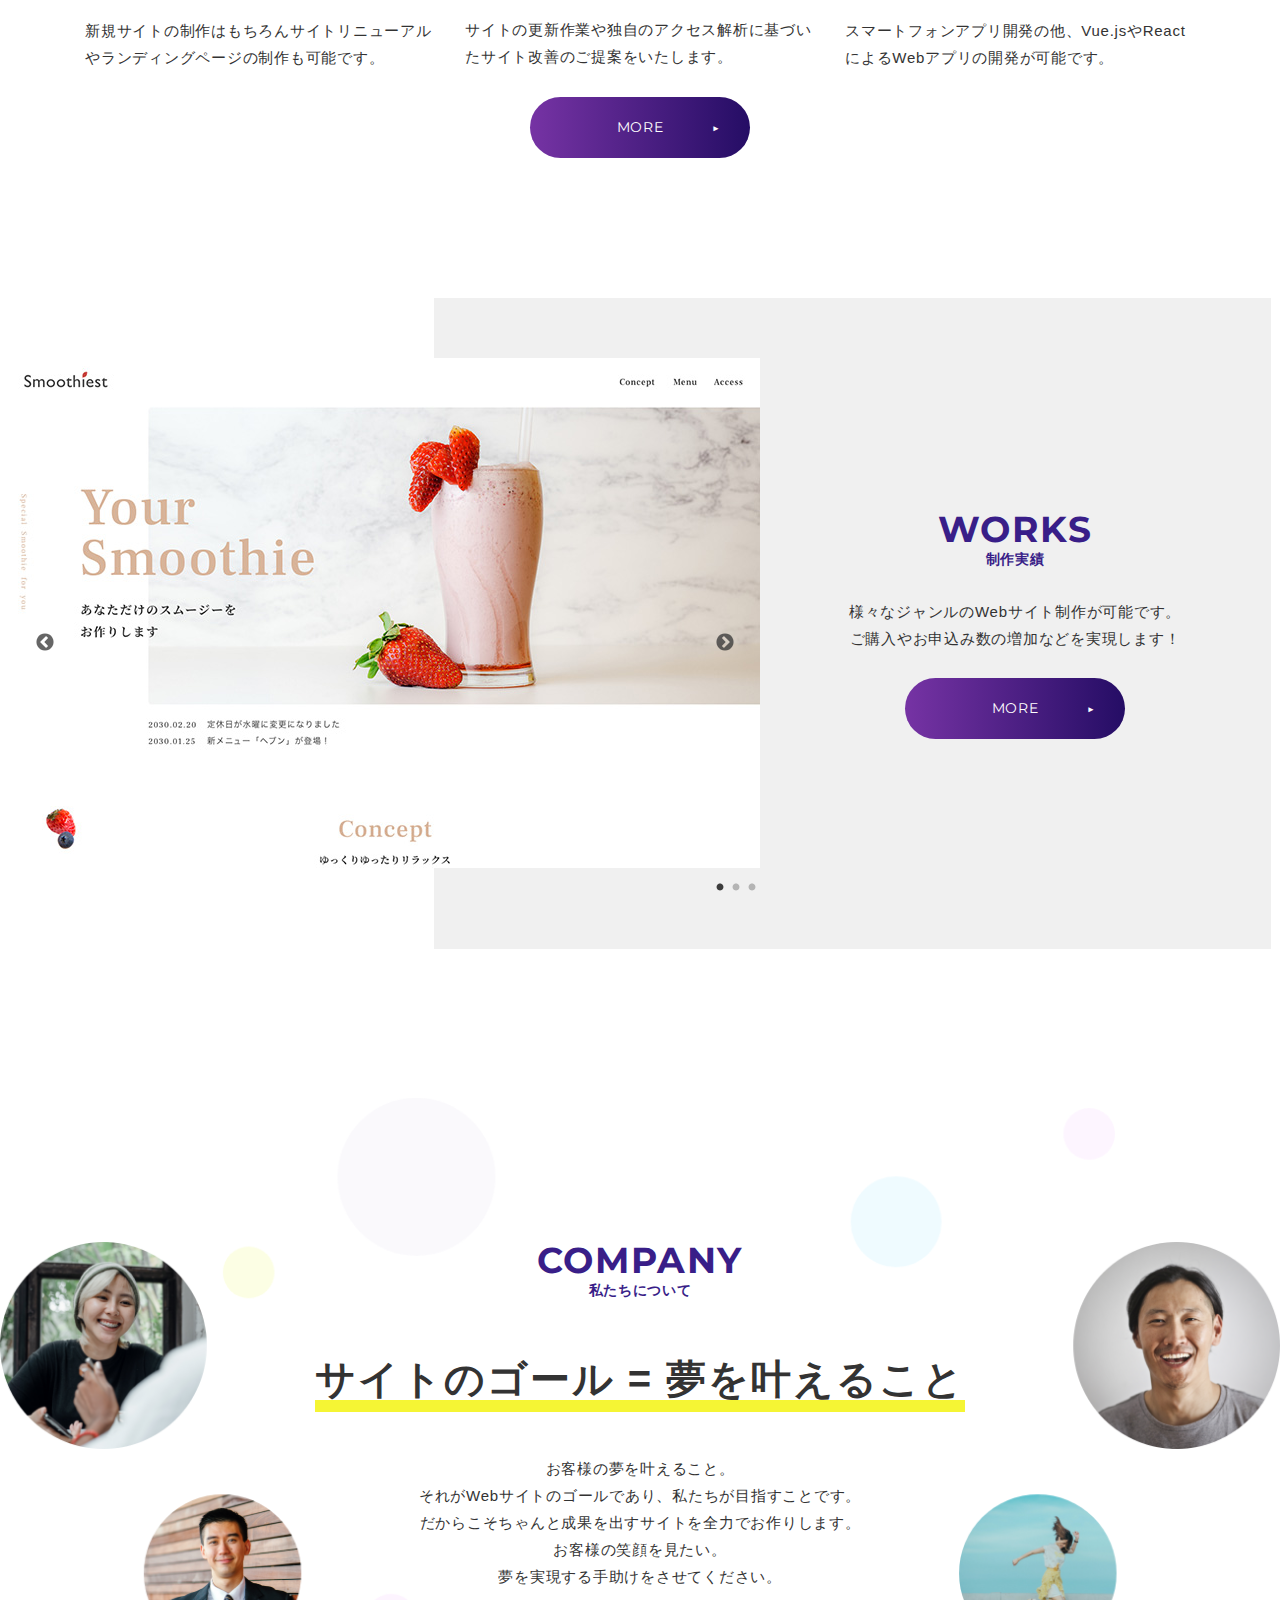
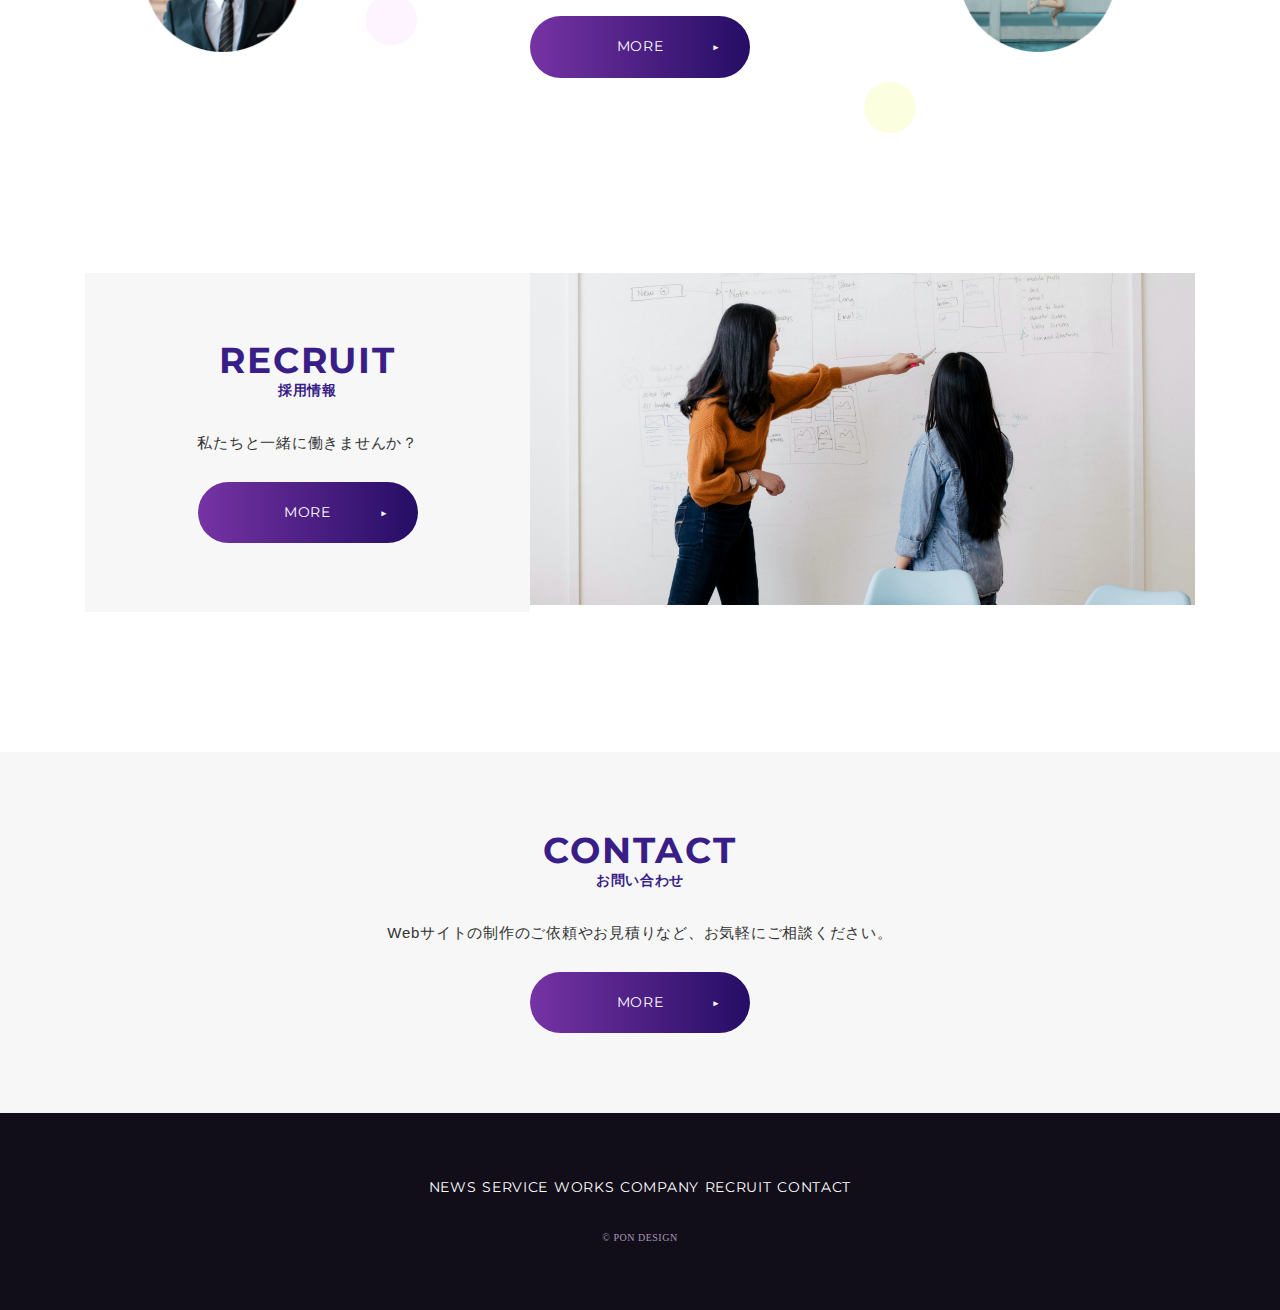
==== commit 289fb4a8: "リンクのホバー後の修正、画像差し替え" ====
--- a/index.html
+++ b/index.html
@@ -164,7 +164,7 @@
                 <li class="footer__list"><a class="footer__link" href="#">WORKS</a></li>
                 <li class="footer__list"><a class="footer__link" href="#">COMPANY</a></li>
                 <li class="footer__list"><a class="footer__link" href="#">RECRUIT</a></li>
-                <li class="footer__list break"><a class="footer__link" href="#">CONTACT</a></li>
+                <li class="footer__list"><a class="footer__link" href="#">CONTACT</a></li>
             </ul>
         </nav>        
         <small class="footer__copylight">©&nbsp;PON&nbsp;DESIGN</small>
--- a/assets/css/style.css
+++ b/assets/css/style.css
@@ -710,6 +710,11 @@
   border-radius: 50px;
 }
 
+#top .news__link:hover {
+  text-decoration: underline;
+  opacity: 0.7;
+}
+
 #top .service__menu {
   display: -webkit-box;
   display: -webkit-flex;
@@ -732,6 +737,12 @@
 
 #top .service__list {
   width: 350px;
+  -webkit-transition: 0.3s;
+  transition: 0.3s;
+}
+
+#top .service__list:hover {
+  opacity: 0.7;
 }
 
 @media (max-width: 750px) {
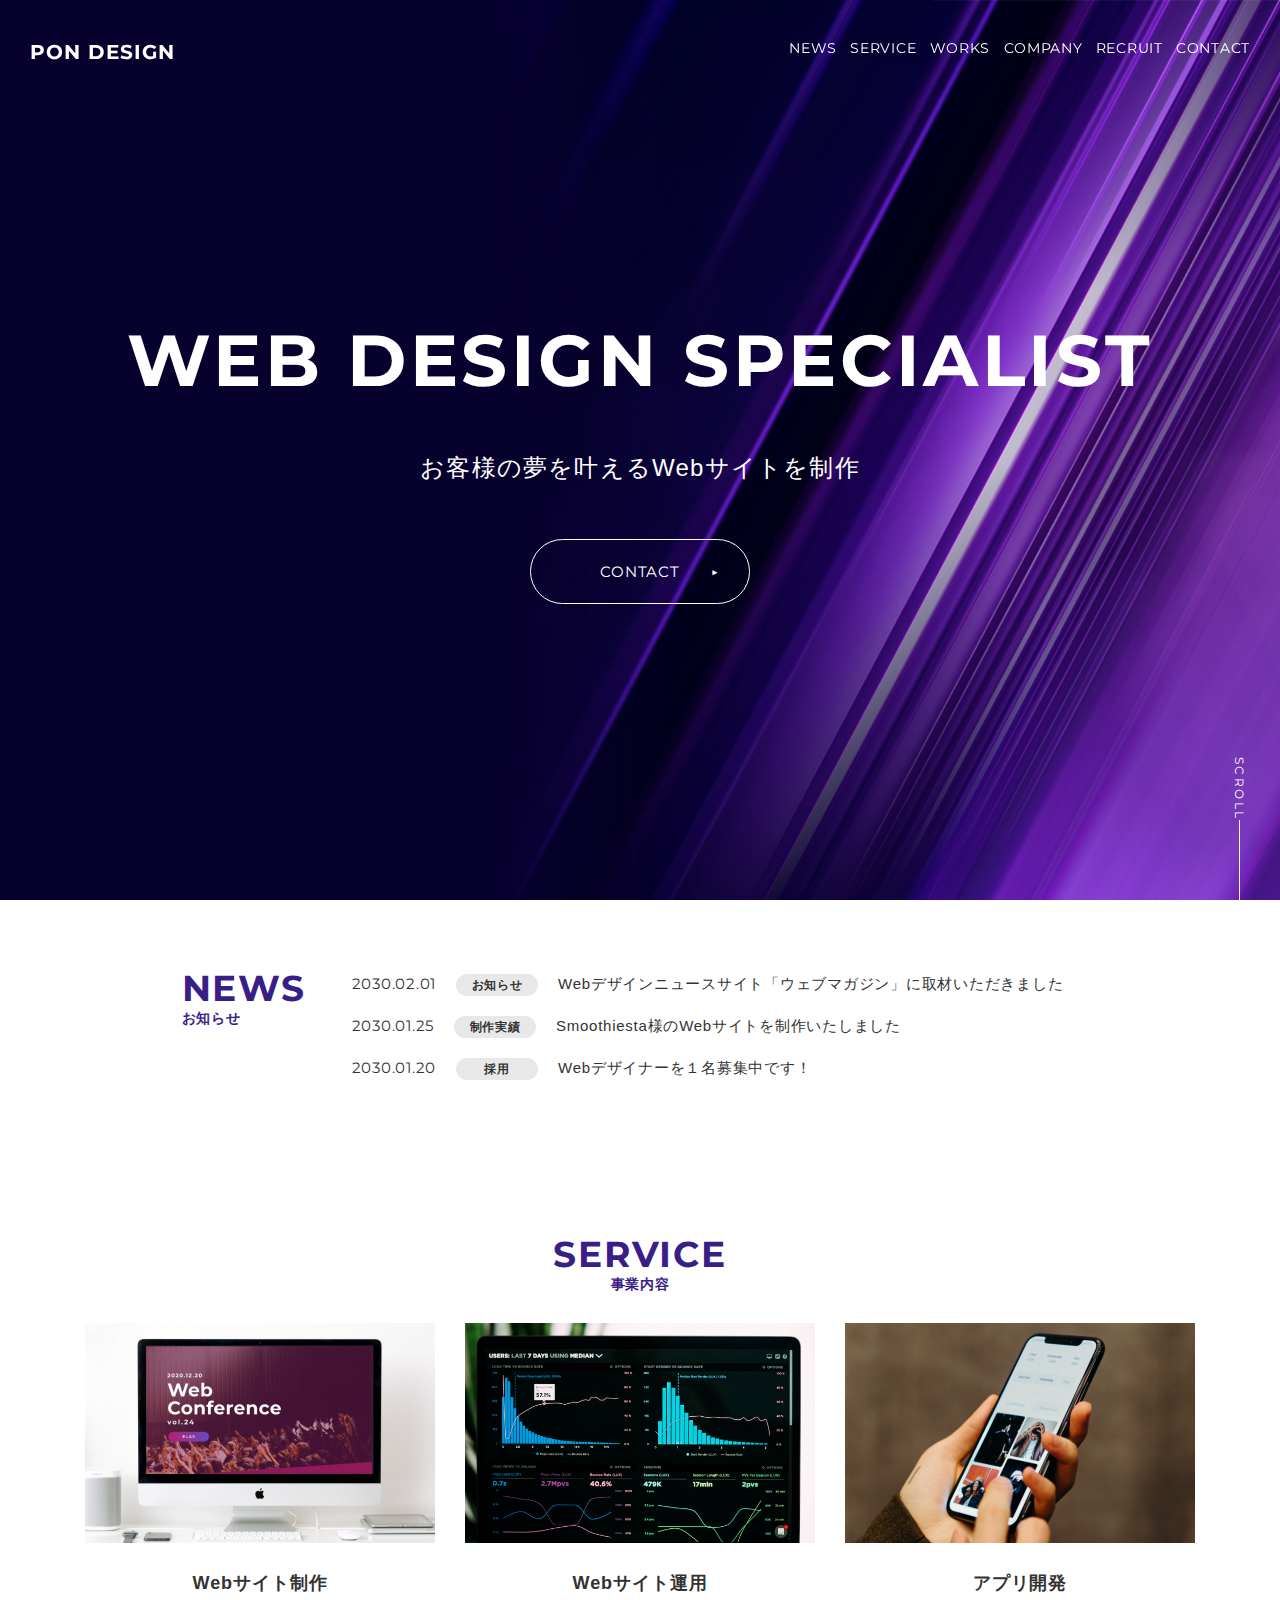
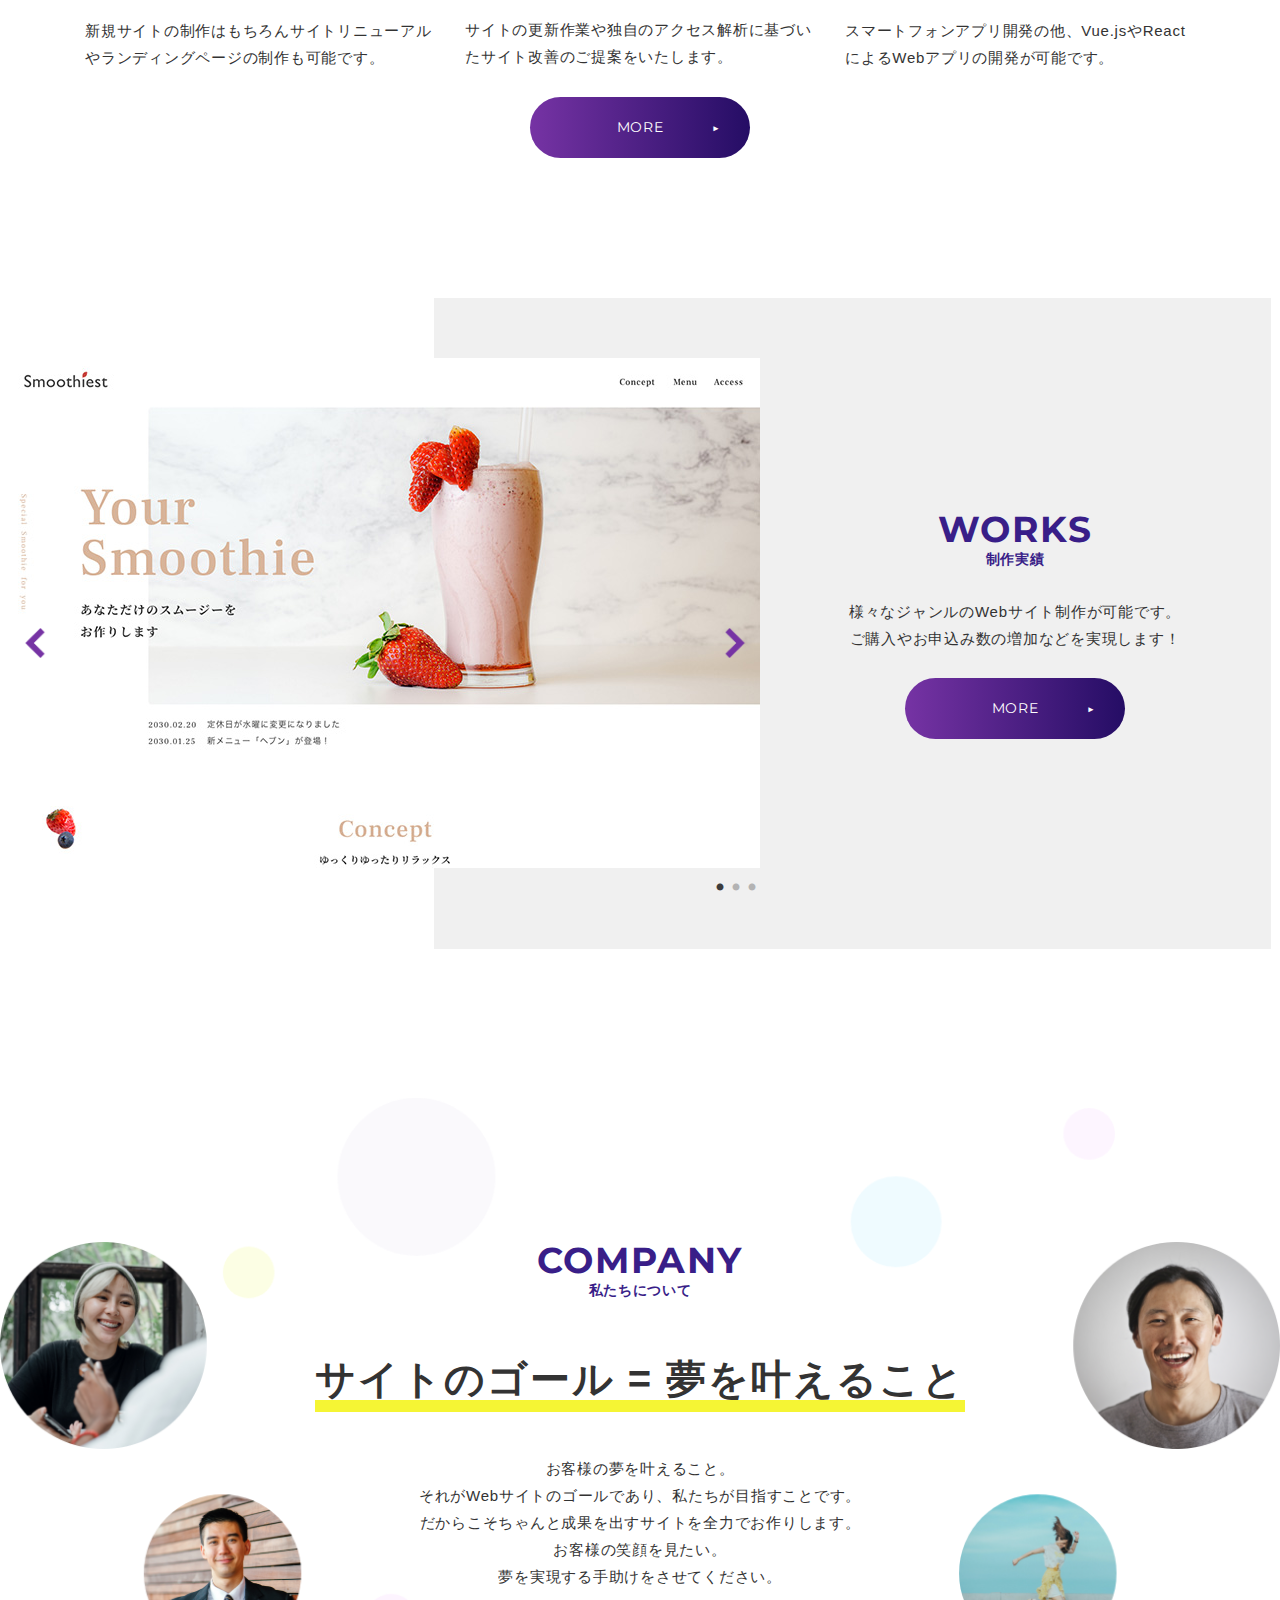
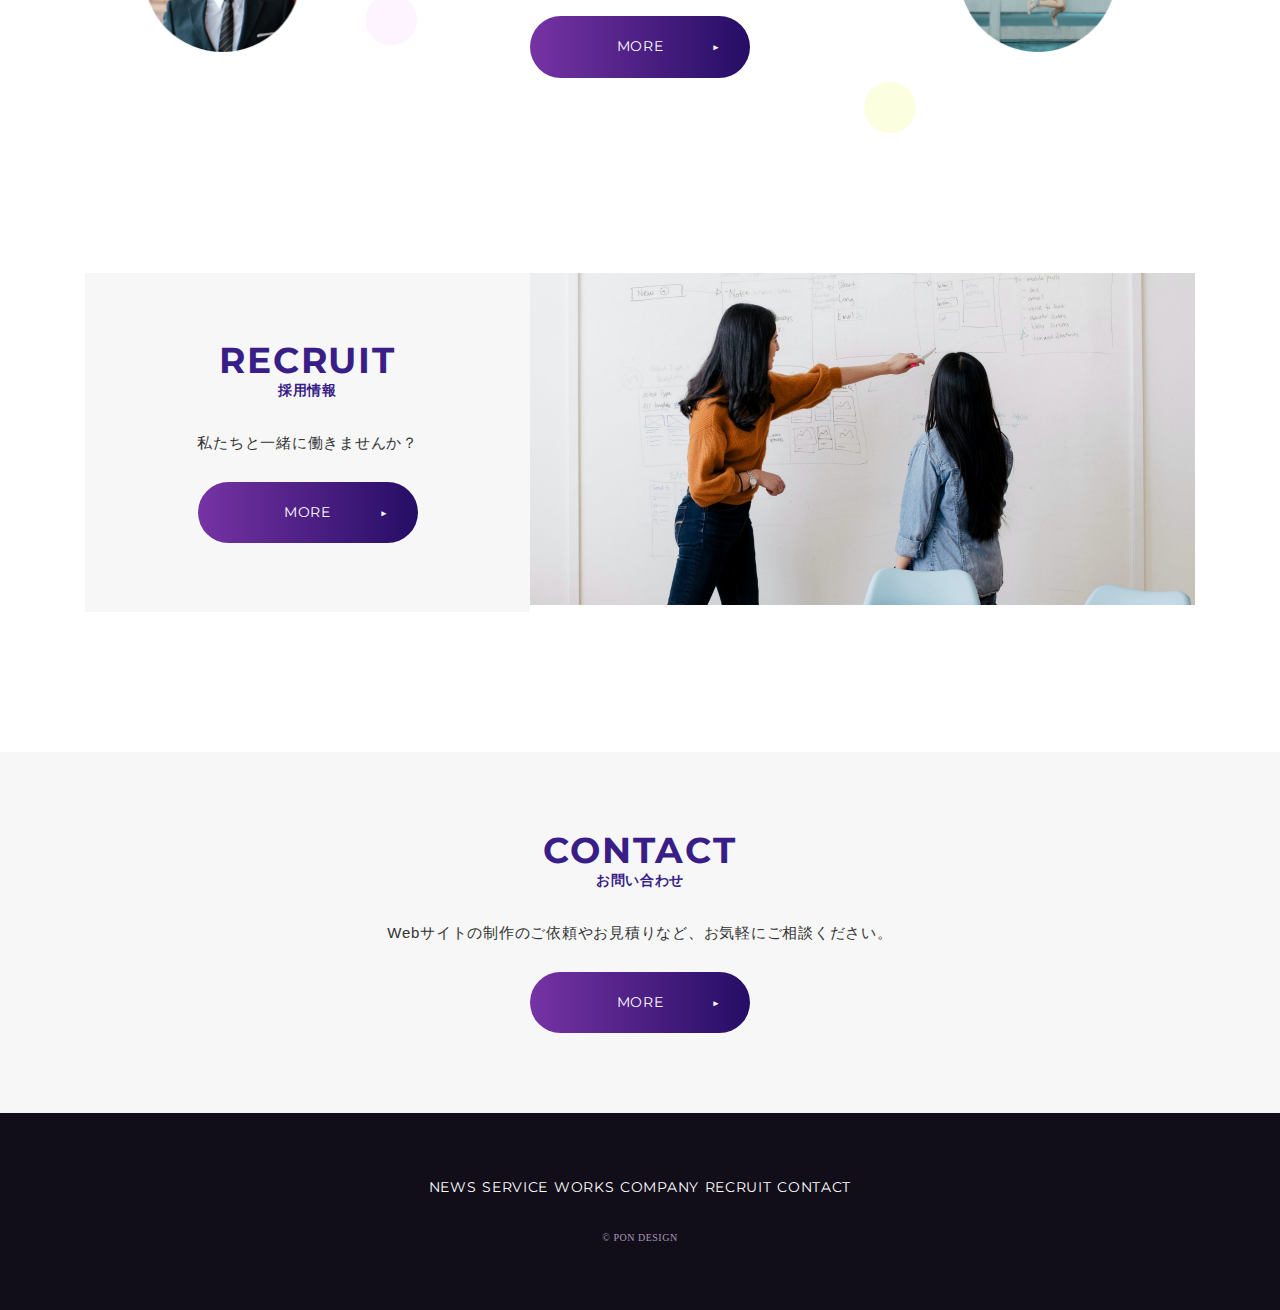
==== commit d2defb5b: "レスポンシブ対応修正" ====
--- a/index.html
+++ b/index.html
@@ -23,7 +23,7 @@
             <span></span>
             <span></span>
         </div>
-          <nav class="header__nav">
+        <nav class="header__nav">
             <ul class="header__menu">
                 <li class="header__list"><a class="header__link" href="#">NEWS</a></li>
                 <li class="header__list"><a class="header__link" href="#">SERVICE</a></li>
--- a/assets/css/style.css
+++ b/assets/css/style.css
@@ -236,6 +236,22 @@
   height: 89px;
 }
 
+@media (max-width: 750px) {
+  .header {
+    display: -webkit-box;
+    display: -webkit-flex;
+    display: -ms-flexbox;
+    display: flex;
+    -webkit-box-pack: justify;
+    -webkit-justify-content: space-between;
+        -ms-flex-pack: justify;
+            justify-content: space-between;
+    padding: 20px;
+    width: calc(100vw - 20px * 2);
+    height: 30px;
+  }
+}
+
 .header__back {
   position: fixed;
   top: 0;
@@ -253,13 +269,19 @@
   transition-property: opacity, transform, -webkit-transform;
 }
 
+@media (max-width: 750px) {
+  .header__back {
+    height: 70px;
+  }
+}
+
 .header__ttl {
   margin: 34px 0 0 30px;
 }
 
 @media (max-width: 750px) {
   .header__ttl {
-    margin: 20px 0 0 20px;
+    margin: 0;
   }
 }
 
@@ -278,27 +300,25 @@
 }
 
 .header__hamburger {
-  position: absolute;
-  top: 24px;
-  right: 20px;
-  width: 34px;
-  height: 100%;
+  width: 30px;
+  height: 30px;
 }
 
 @media (max-width: 750px) {
   .header__nav {
     position: fixed;
+    left: 0;
     top: 0;
-    left: 0;
-    z-index: -10;
+    z-index: -100;
     width: 100%;
     height: 100%;
     background: -webkit-gradient(linear, left top, left bottom, from(#642390), to(#19074A));
     background: -webkit-linear-gradient(top, #642390, #19074A);
     background: linear-gradient(top, #642390, #19074A);
+    visibility: hidden;
     opacity: 0;
-    -webkit-transition: 0.4s;
-    transition: 0.4s;
+    -webkit-transition: 0.3s;
+    transition: 0.3s;
   }
 }
 
@@ -389,13 +409,13 @@
 }
 
 .hamburger span {
+  display: block;
+  position: relative;
   width: 100%;
   height: 2px;
   background-color: #fff;
-  position: relative;
   -webkit-transition: ease .4s;
   transition: ease .4s;
-  display: block;
 }
 
 .hamburger span:nth-child(1) {
@@ -403,7 +423,7 @@
 }
 
 .hamburger span:nth-child(2) {
-  margin: 5px 0;
+  margin: 10px 0;
 }
 
 .hamburger span:nth-child(3) {
@@ -412,8 +432,13 @@
 
 /* ハンバーガーメニュークリック後のスタイル */
 .header__nav.active {
+  z-index: 10;
   -webkit-transform: translateX(0);
           transform: translateX(0);
+  visibility: visible;
+  opacity: 1;
+  -webkit-transition: 0.3s;
+  transition: 0.3s;
 }
 
 .hamburger.active span:nth-child(1) {
@@ -427,16 +452,9 @@
 }
 
 .hamburger.active span:nth-child(3) {
-  top: -10px;
+  top: -19px;
   -webkit-transform: rotate(-45deg);
           transform: rotate(-45deg);
-}
-
-.header__nav.active {
-  z-index: 10;
-  opacity: 1;
-  -webkit-transition: 0.4s;
-  transition: 0.4s;
 }
 
 .footer {
@@ -881,6 +899,7 @@
 
 @media (max-width: 750px) {
   #top .company__goal {
+    margin-bottom: 30px;
     font-size: 32px;
   }
 }
@@ -962,6 +981,12 @@
 
 .slider__list {
   width: 100%;
+  -webkit-transition: 0.3s;
+  transition: 0.3s;
+}
+
+.slider__list:hover {
+  opacity: 0.7;
 }
 
 .slick-dots {
@@ -1002,6 +1027,7 @@
 .slick-prev:before,
 .slick-next:before {
   color: #333333 !important;
+  font-size: 30px !important;
 }
 
 @media (max-width: 750px) {
@@ -1009,4 +1035,24 @@
     margin-bottom: 0 !important;
   }
 }
+
+.prev_icon {
+  position: absolute;
+  top: 50%;
+  left: 10px;
+  -webkit-transform: translate(0, -50%);
+          transform: translate(0, -50%);
+  width: 30px;
+  z-index: 1;
+}
+
+.next_icon {
+  position: absolute;
+  top: 50%;
+  right: 10px;
+  -webkit-transform: translate(0, -50%);
+          transform: translate(0, -50%);
+  width: 30px;
+  z-index: 1;
+}
 /*# sourceMappingURL=style.css.map */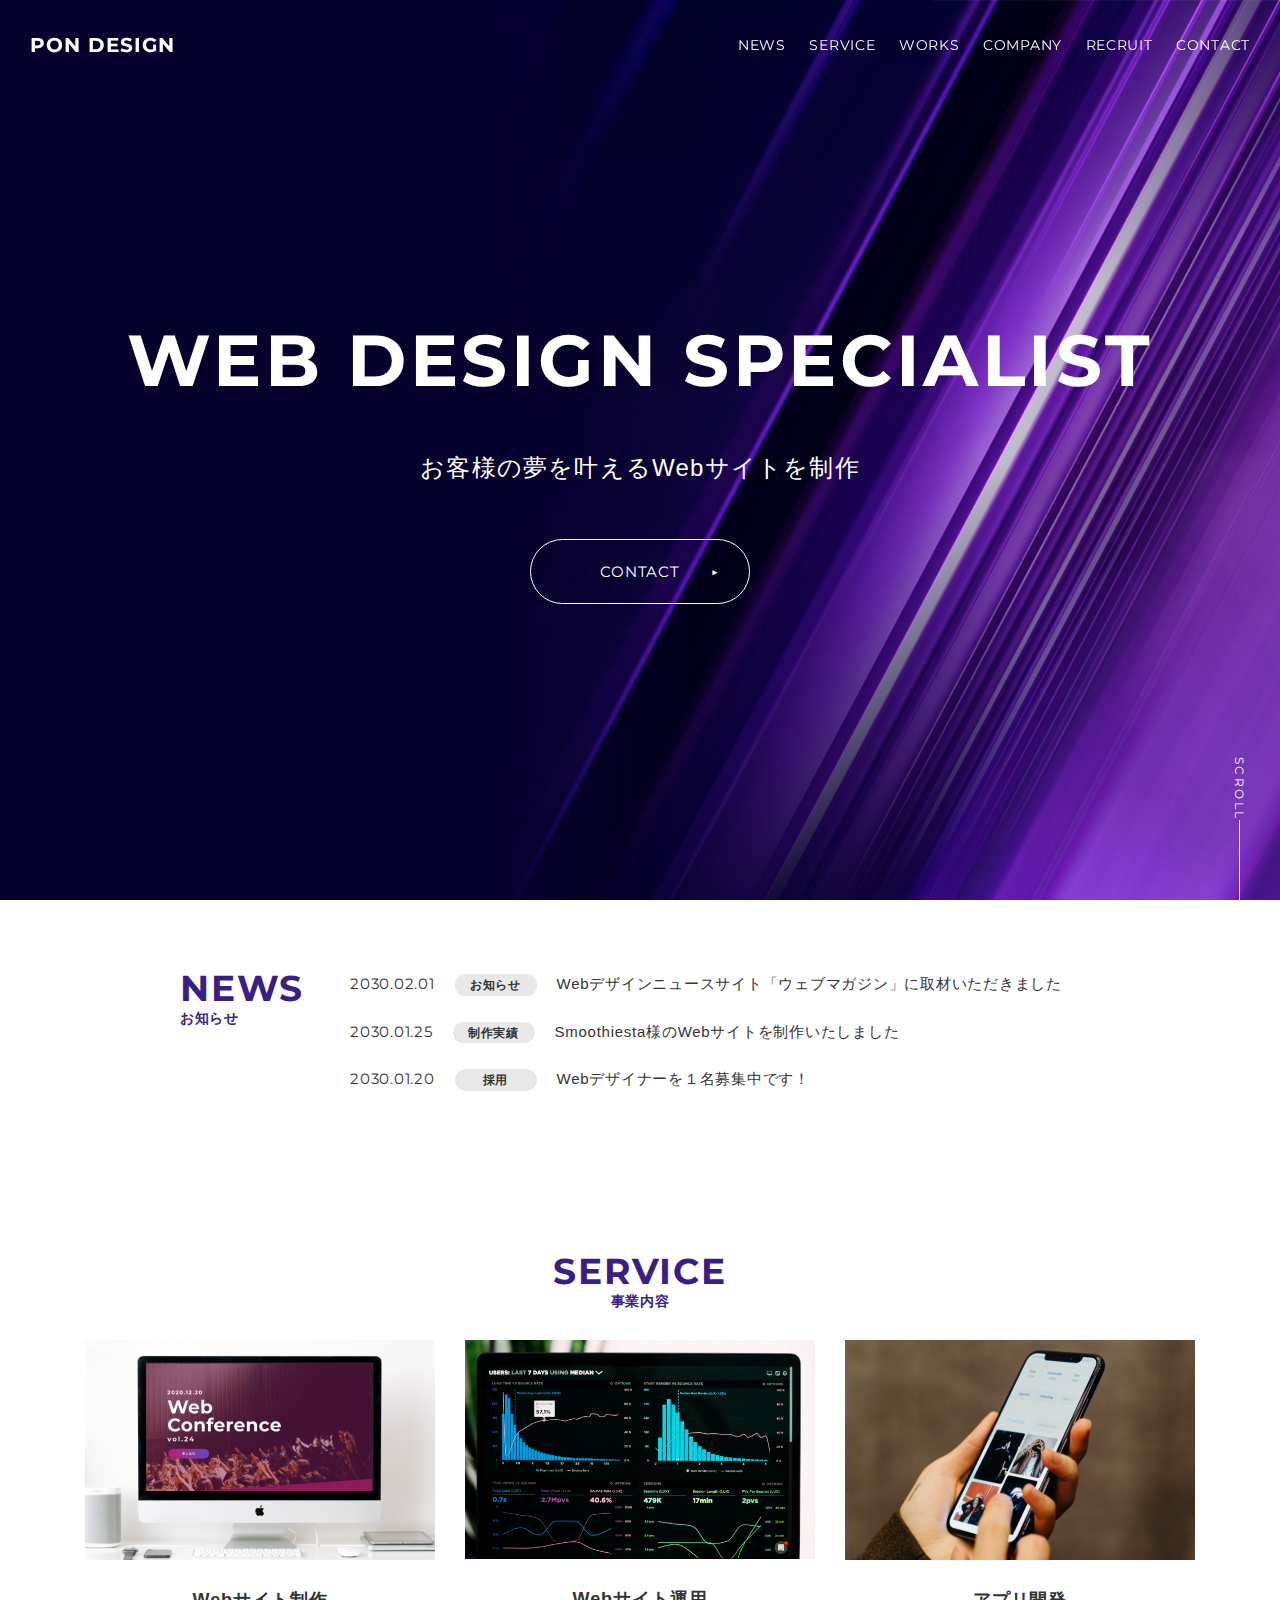
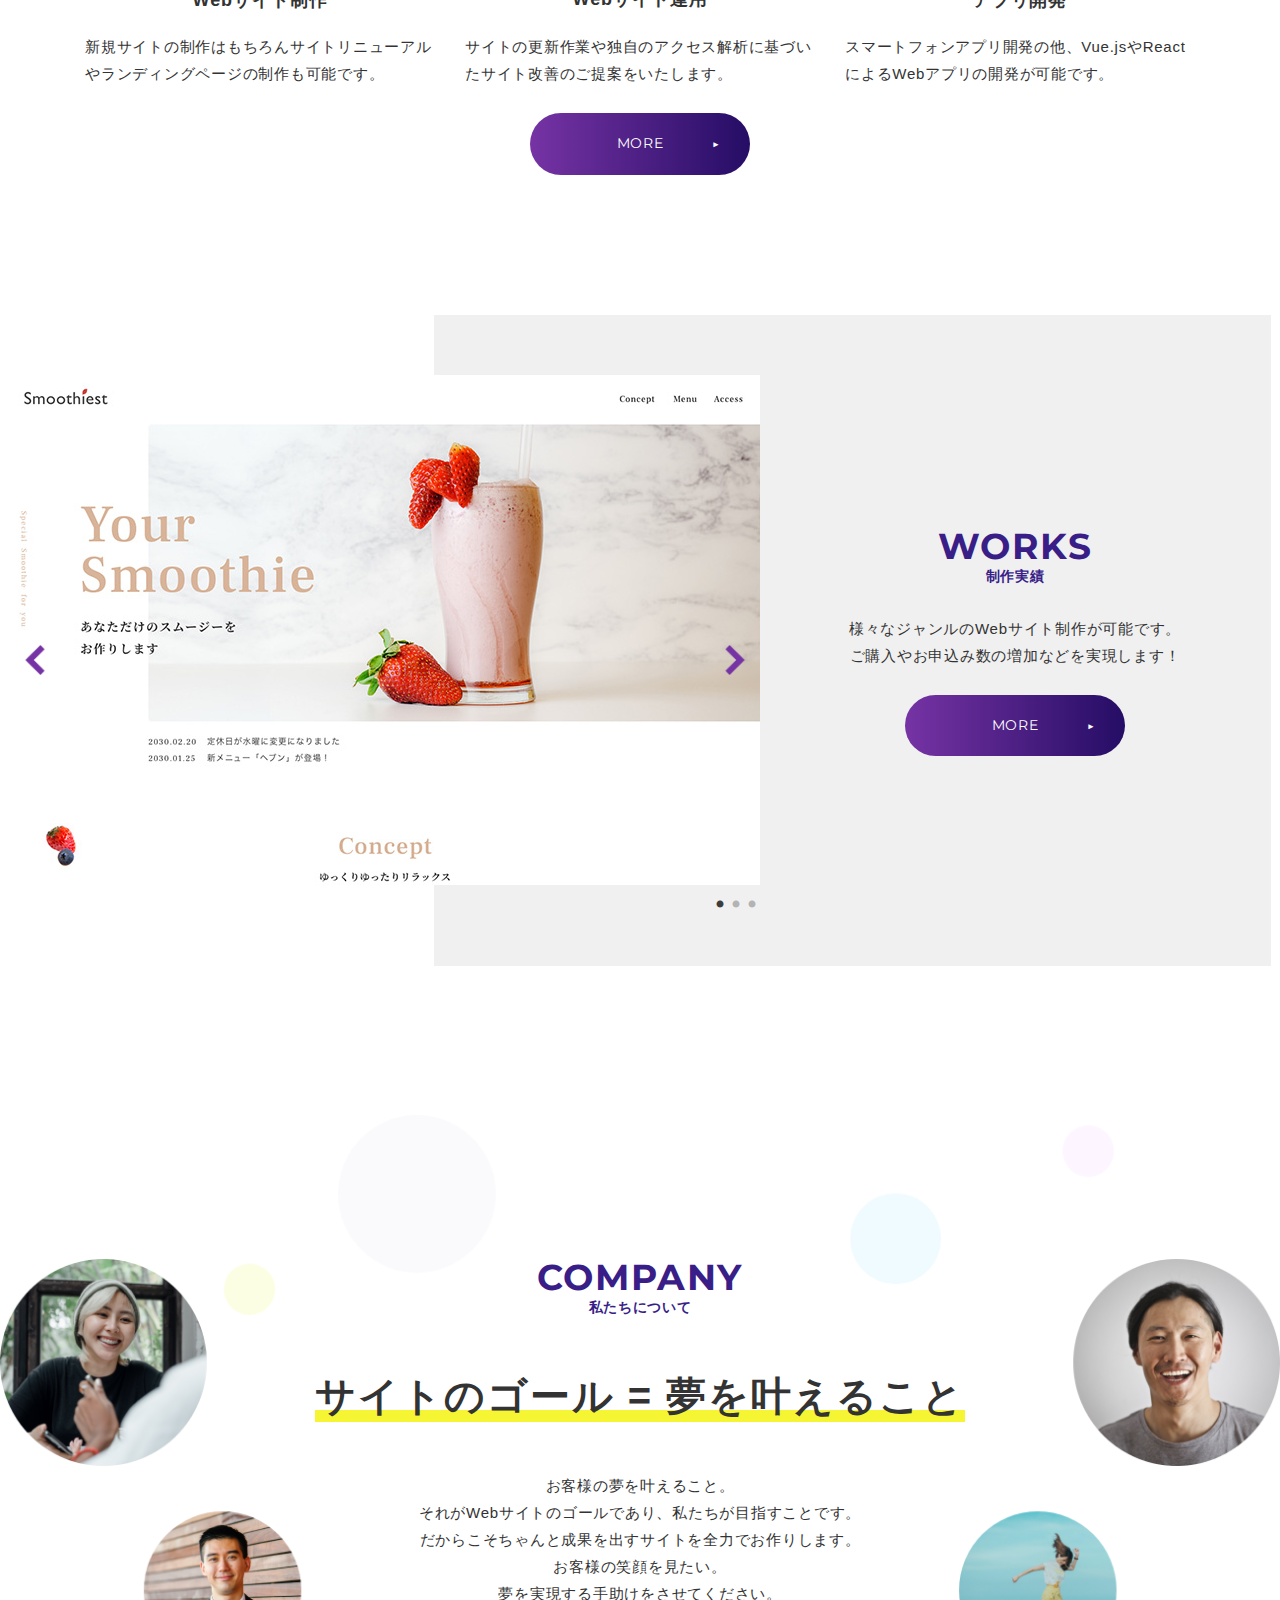
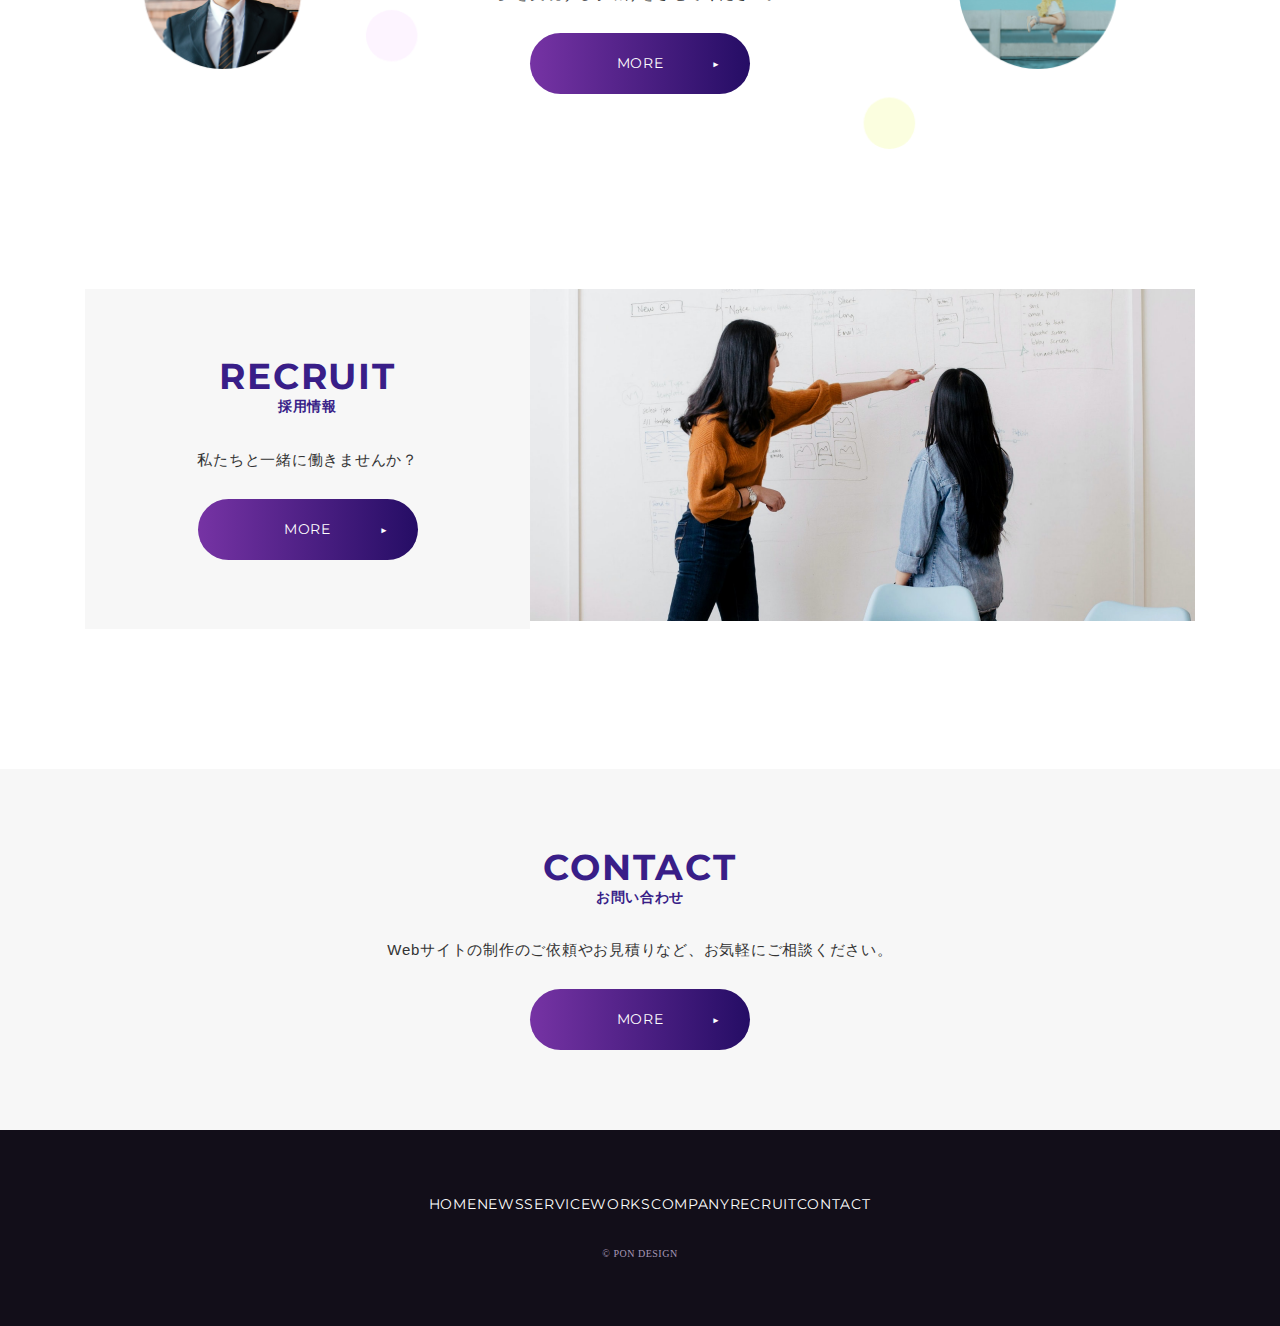
==== commit 4ab27941: "htmlファイル、cssファイルの記述方法修正" ====
--- a/index.html
+++ b/index.html
@@ -4,6 +4,7 @@
     <meta charset="UTF-8"/>
     <title>PON DESIGN</title>
     <meta name="description" content="ポートフォリオ用成果物"/>
+    <link rel="icon" href="/assets/img/Favicon.png">
     <link rel="stylesheet" href="/assets/css/reset.css"/>
     <link rel="stylesheet" href="/assets/css/style.css"/>
     <link href="js/slick-theme.css" rel="stylesheet" type="text/css">
@@ -18,7 +19,7 @@
     <header class="header">
         <div class="header__back"></div>
         <h1 class="header__ttl"><a href="#">PON&nbsp;DESIGN</a></h1>
-        <div class="header__hamburger hamburger" id="js-hamburger">
+        <div class="header__hamburger" id="js-hamburger">
             <span></span>
             <span></span>
             <span></span>
@@ -36,10 +37,10 @@
     </header>
     <main id="top">
         <div class="fv">
-            <div class="fv__ttlArea">
-                <h2 class="page__ttl">WEB&nbsp;DESIGN&nbsp;<br class="break">SPECIALIST<span>お客様の夢を叶える<br class="break">Webサイトを制作</span></h2>
-                <div class="contactButton">
-                    <a class="contactButton__link" href="#">CONTACT</a>
+            <div class="fv__box">
+                <h2 class="fv__ttl">WEB&nbsp;DESIGN&nbsp;<br class="sp-on">SPECIALIST<span>お客様の夢を叶える<br class="sp-on">Webサイトを制作</span></h2>
+                <div class="c-Button">
+                    <a class="c-Button__link" href="#">CONTACT</a>
                 </div>    
             </div>
             <div class="scrollBar">
@@ -48,18 +49,18 @@
         </div>
         <section class="wrap">
             <div class="news">
-                <div class="news__ttlArea">
+                <div class="news__box">
                     <h3 class="news__ttl">NEWS<span>お知らせ</span></h3>
                 </div>
                 <ul class="news__menu">
                     <li class="news__list">
-                        <a class="news__link" href="#"><time>2030.02.01</time><span>お知らせ</span><br class="break">Webデザインニュースサイト「ウェブマガジン」に取材いただきました</a>
+                        <a class="news__link" href="#"><time>2030.02.01</time><span>お知らせ</span><p>Webデザインニュースサイト「ウェブマガジン」に取材いただきました</p></a>
                     </li>
                     <li class="news__list">
-                        <a class="news__link" href="#"><time>2030.01.25</time><span>制作実績</span><br class="break">Smoothiesta様のWebサイトを制作いたしました</a>
+                        <a class="news__link" href="#"><time>2030.01.25</time><span>制作実績</span><p>Smoothiesta様のWebサイトを制作いたしました</p></a>
                     </li>
                     <li class="news__list">
-                        <a class="news__link" href="#"><time>2030.01.20</time><span>採用</span><br class="break">Webデザイナーを１名募集中です！</a>
+                        <a class="news__link" href="#"><time>2030.01.20</time><span>採用</span><p>Webデザイナーを１名募集中です！</p></a>
                     </li>
                 </ul>
             </div>
@@ -99,14 +100,14 @@
                 <a class="button__link" href="#">MORE</a>
             </div>
         </section>
-        <section class="wrap--max">
+        <section class="wrap--bg">
             <div class="work">
                 <ul class="slider">
                     <li class="slider__list"><a href="#"><img class="block__img" src="/assets/img/smoothiesta (1).jpeg" alt="image01"></a></li>
                     <li class="slider__list"><a href="#"><img class="block__img" src="/assets/img/web-conference (1).jpeg" alt="image02"></a></li>
                     <li class="slider__list"><a href="#"><img class="block__img" src="/assets/img/lamina (1).jpeg" alt="image03"></a></li>
                 </ul>                    
-                <div class="work__ttlArea">
+                <div class="work__box">
                     <h3 class="block__ttl">WORKS<span>制作実績</span></h3>
                     <p class="block__txt">様々なジャンルのWebサイト制作が可能です。<br>
                         ご購入やお申込み数の増加などを実現します！</p>
@@ -116,13 +117,13 @@
                 </div>
             </div>
         </section>
-        <section class="wrap--max">
+        <section class="wrap--bg">
             <div class="company">
                 <h3 class="company__ttl">COMPANY<span>私たちについて</span></h3>
-                <p class="company__goal">サイトのゴール = <span></span><br class="break">夢を叶えること<span></span></p>
+                <p class="company__goal">サイトのゴール = <span></span><br class="sp-on">夢を叶えること<span></span></p>
                 <p class="block__txt">お客様の夢を叶えること。<br>
-                    それがWebサイトのゴールであり、<br class="break">私たちが目指すことです。<br>
-                    だからこそちゃんと成果を出すサイトを<br class="break">全力でお作りします。<br>
+                    それがWebサイトのゴールであり、<br class="sp-on">私たちが目指すことです。<br>
+                    だからこそちゃんと成果を出すサイトを<br class="sp-on">全力でお作りします。<br>
                     お客様の笑顔を見たい。<br>
                     夢を実現する手助けをさせてください。</p>
                 <div class="button">
@@ -130,10 +131,10 @@
                 </div>
             </div>
         </section>
-        <section class="wrap--max">
+        <section class="wrap--bg">
             <div class="recruit">
-                <picture class="recruit__photo"><img class="block__img" src="/assets/img/you-x-ventures-X8H8vPcelPk-unsplash.png" alt="採用情報"></picture>
-                <div class="recruit__ttlArea">
+                <figure class="recruit__photo"><img class="block__img" src="/assets/img/you-x-ventures-X8H8vPcelPk-unsplash.png" alt="採用情報"></figure>
+                <div class="recruit__box">
                     <h3 class="block__ttl">RECRUIT<span>採用情報</span></h3>
                     <p class="block__txt">私たちと一緒に働きませんか？</p>
                     <div class="button">
@@ -142,10 +143,10 @@
                 </div>
             </div>
         </section>
-        <section class="wrap--max">
+        <section class="wrap--bg">
             <div class="contact">
                 <h3 class="block__ttl">CONTACT<span>お問い合わせ</span></h3>
-                <p class="block__txt">Webサイトの制作のご依頼やお見積りなど、<br class="break">お気軽にご相談ください。</p>
+                <p class="block__txt">Webサイトの制作のご依頼やお見積りなど、<br class="sp-on">お気軽にご相談ください。</p>
                 <div class="button">
                     <a class="button__link" href="#">MORE</a>
                 </div>    
@@ -158,7 +159,7 @@
     <footer class="footer">
         <nav class="footer__nav">
             <ul class="footer__menu">
-                <li class="footer__list break"><a class="footer__link" href="#">HOME</a></li>
+                <li class="footer__list"><a class="footer__link" href="#">HOME</a></li>
                 <li class="footer__list"><a class="footer__link" href="#">NEWS</a></li>
                 <li class="footer__list"><a class="footer__link" href="#">SERVICE</a></li>
                 <li class="footer__list"><a class="footer__link" href="#">WORKS</a></li>
--- a/assets/css/style.css
+++ b/assets/css/style.css
@@ -13,37 +13,86 @@
   }
 }
 
-.page__ttl {
-  color: #fff;
+.block__ttl, #top .news__ttl, #top .company__ttl {
+  color: #391E88;
   text-align: center;
-  font-size: 72px;
   font-weight: bold;
   font-family: "Montserrat", sans-serif;
-}
-
-.page__ttl span {
+  font-size: 36px;
+  line-height: 1em;
+}
+
+@media (max-width: 750px) {
+  .block__ttl, #top .news__ttl, #top .company__ttl {
+    font-size: 30px;
+  }
+}
+
+.block__ttl span, #top .news__ttl span, #top .company__ttl span {
   display: block;
-  margin: 20px 0 50px;
-  color: #fff;
-  font-size: 24px;
-  font-weight: normal;
+  margin-bottom: 26px;
+  color: #391E88;
+  font-size: 14px;
   font-family: “ヒラギノ角ゴ Pro W3”,“メイリオ“,”Meiryo”,“ＭＳ Ｐゴシック“,”Hiragino Kaku Gothic Pro”,sans-serif !important;
 }
 
-@media (max-width: 750px) {
-  .page__ttl {
-    text-align: left;
-    font-size: 40px;
-  }
-  .page__ttl span {
-    margin: 20px 0 30px;
-    font-size: 16px;
-  }
-}
-
-.buttonBase, .contactButton__link, .button__link {
+.block__txt {
+  margin-bottom: 26px;
+  text-align: center;
+}
+
+.block__img {
+  width: 100%;
+}
+
+.wrap {
+  margin: 0 auto 140px;
+  width: 100vw;
+}
+
+@media (max-width: 750px) {
+  .wrap {
+    padding: 0 20px;
+    margin-bottom: 80px;
+    width: calc(100vw - 20px * 2);
+  }
+}
+
+.wrap--bg {
+  margin: 0 auto 140px;
+  width: 100vw;
+}
+
+.wrap--bg:last-of-type {
+  margin-bottom: 0;
+}
+
+@media (max-width: 750px) {
+  .wrap--bg {
+    margin-bottom: 80px;
+  }
+}
+
+.contact {
+  padding: 80px 0;
+  margin: 0 auto;
+  width: 100vw;
+  background-color: #f7f7f7;
+}
+
+.sp-on {
+  display: none;
+}
+
+@media (max-width: 750px) {
+  .sp-on {
+    display: block;
+  }
+}
+
+.buttonBase, .c-Button__link, .button__link {
+  position: relative;
   display: inline-block;
-  position: relative;
   padding: 18px 0;
   width: 100%;
   color: #fff;
@@ -55,41 +104,41 @@
   transition: 0.3s;
 }
 
-.buttonAfterBase, .contactButton__link::after, .button__link::after {
+.buttonAfterBase, .c-Button__link::after, .button__link::after {
   content: "▶︎";
   position: absolute;
   right: 30px;
   font-size: 12px;
 }
 
-.contactButton {
+.c-Button {
   margin: 0 auto;
   width: 220px;
 }
 
 @media (max-width: 750px) {
-  .contactButton {
+  .c-Button {
     margin-left: 10px;
   }
 }
 
-.contactButton__link {
+.c-Button__link {
   border: solid 1px #fff;
   -webkit-box-sizing: border-box;
           box-sizing: border-box;
 }
 
-.contactButton__link::after {
+.c-Button__link::after {
   font-size: 12px;
   -webkit-transition: 0.3s;
   transition: 0.3s;
 }
 
-.contactButton__link:hover {
+.c-Button__link:hover {
   opacity: 0.8;
 }
 
-.contactButton__link:hover::after {
+.c-Button__link:hover::after {
   right: 20px;
 }
 
@@ -108,66 +157,6 @@
 
 .button__link:hover {
   background-position-x: 100%;
-}
-
-.block__ttl, #top .news__ttl, #top .company__ttl {
-  color: #391E88;
-  font-weight: bold;
-  font-family: "Montserrat", sans-serif;
-  text-align: center;
-  font-size: 36px;
-  line-height: 1em;
-}
-
-@media (max-width: 750px) {
-  .block__ttl, #top .news__ttl, #top .company__ttl {
-    font-size: 30px;
-  }
-}
-
-.block__ttl span, #top .news__ttl span, #top .company__ttl span {
-  display: block;
-  margin-bottom: 26px;
-  color: #391E88;
-  font-size: 14px;
-  font-family: “ヒラギノ角ゴ Pro W3”,“メイリオ“,”Meiryo”,“ＭＳ Ｐゴシック“,”Hiragino Kaku Gothic Pro”,sans-serif !important;
-}
-
-.block__txt {
-  margin-bottom: 26px;
-  text-align: center;
-}
-
-.block__img {
-  width: 100%;
-}
-
-.wrap {
-  margin: 0 auto 140px;
-  width: 100vw;
-}
-
-@media (max-width: 750px) {
-  .wrap {
-    padding: 0 20px;
-    margin-bottom: 80px;
-    width: calc(100vw - 20px * 2);
-  }
-}
-
-.wrap--max {
-  margin: 0 auto 140px;
-  width: 100vw;
-}
-
-.wrap--max:last-of-type {
-  margin-bottom: 0;
-}
-
-@media (max-width: 750px) {
-  .wrap--max {
-    margin-bottom: 80px;
-  }
 }
 
 .scroll {
@@ -178,8 +167,8 @@
   height: 50px;
   background-color: #fff;
   border-radius: 50%;
-  -webkit-box-shadow: 0 0  7px gray;
-          box-shadow: 0 0  7px gray;
+  -webkit-box-shadow: 0 0 7px gray;
+          box-shadow: 0 0 7px gray;
   opacity: 0;
   -webkit-transition-duration: 500ms;
           transition-duration: 500ms;
@@ -210,45 +199,33 @@
   text-decoration: none;
 }
 
-.contact {
-  padding: 80px 0;
-  margin: 0 auto;
-  width: 100vw;
-  background-color: #f7f7f7;
-}
-
-.break {
-  display: none;
-}
-
-@media (max-width: 750px) {
-  .break {
-    display: block;
-  }
-}
-
 .header {
   position: fixed;
   top: 0;
   left: 0;
   z-index: 10;
-  width: 100vw;
-  height: 89px;
+  display: -webkit-box;
+  display: -webkit-flex;
+  display: -ms-flexbox;
+  display: flex;
+  -webkit-box-pack: justify;
+  -webkit-justify-content: space-between;
+      -ms-flex-pack: justify;
+          justify-content: space-between;
+  -webkit-box-align: center;
+  -webkit-align-items: center;
+      -ms-flex-align: center;
+          align-items: center;
+  padding: 0 30px;
+  width: calc(100vw - 60px);
+  height: 90px;
 }
 
 @media (max-width: 750px) {
   .header {
-    display: -webkit-box;
-    display: -webkit-flex;
-    display: -ms-flexbox;
-    display: flex;
-    -webkit-box-pack: justify;
-    -webkit-justify-content: space-between;
-        -ms-flex-pack: justify;
-            justify-content: space-between;
-    padding: 20px;
+    padding: 0 20px;
     width: calc(100vw - 20px * 2);
-    height: 30px;
+    height: 70px;
   }
 }
 
@@ -275,16 +252,6 @@
   }
 }
 
-.header__ttl {
-  margin: 34px 0 0 30px;
-}
-
-@media (max-width: 750px) {
-  .header__ttl {
-    margin: 0;
-  }
-}
-
 .header__ttl a {
   color: #fff;
   text-decoration: none;
@@ -300,8 +267,42 @@
 }
 
 .header__hamburger {
+  z-index: 9999;
+  display: none;
   width: 30px;
-  height: 30px;
+  border-color: #fff;
+}
+
+@media (max-width: 750px) {
+  .header__hamburger {
+    display: block;
+  }
+}
+
+.header__hamburger span {
+  position: relative;
+  display: block;
+  width: 100%;
+  height: 2px;
+  background-color: #fff;
+  -webkit-transition: ease .4s;
+  transition: ease .4s;
+}
+
+.header__hamburger span:nth-child(1) {
+  top: 0;
+}
+
+.header__hamburger span:nth-child(2) {
+  margin: 10px 0;
+}
+
+.header__hamburger span:nth-child(3) {
+  top: 0;
+}
+
+.header__nav {
+  width: 40vw;
 }
 
 @media (max-width: 750px) {
@@ -331,19 +332,16 @@
   -webkit-justify-content: space-between;
       -ms-flex-pack: justify;
           justify-content: space-between;
-  position: absolute;
-  top: 34px;
-  right: 30px;
-  width: 36vw;
+  width: 100%;
 }
 
 @media (max-width: 750px) {
   .header__menu {
-    display: block;
     position: absolute;
     top: 50%;
     left: 50%;
     z-index: 100;
+    display: block;
     -webkit-transform: translate(-50%, -50%);
             transform: translate(-50%, -50%);
   }
@@ -366,10 +364,10 @@
 
 .header__link::after {
   content: "";
-  display: block;
   position: absolute;
   left: 0;
   bottom: 0;
+  display: block;
   width: 0;
   height: 1px;
   background-color: #fff;
@@ -393,41 +391,6 @@
           transform: translate(0, 0);
   -webkit-transition: 0.3s;
   transition: 0.3s;
-}
-
-/*ハンバーガーメニュー*/
-.hamburger {
-  display: none;
-  z-index: 9999;
-  border-color: #fff;
-}
-
-@media (max-width: 750px) {
-  .hamburger {
-    display: block;
-  }
-}
-
-.hamburger span {
-  display: block;
-  position: relative;
-  width: 100%;
-  height: 2px;
-  background-color: #fff;
-  -webkit-transition: ease .4s;
-  transition: ease .4s;
-}
-
-.hamburger span:nth-child(1) {
-  top: 0;
-}
-
-.hamburger span:nth-child(2) {
-  margin: 10px 0;
-}
-
-.hamburger span:nth-child(3) {
-  top: 0;
 }
 
 /* ハンバーガーメニュークリック後のスタイル */
@@ -499,12 +462,30 @@
 }
 
 .footer__link {
+  position: relative;
   color: #fff;
   font-size: 14px;
   font-family: "Montserrat", sans-serif;
   text-decoration: none;
 }
 
+.footer__link::after {
+  content: "";
+  position: absolute;
+  left: 0;
+  bottom: 0;
+  display: block;
+  width: none;
+  height: 1px;
+  background-color: #fff;
+  -webkit-transition: 0.5s;
+  transition: 0.5s;
+}
+
+.footer__link:hover::after {
+  width: 100%;
+}
+
 @media (max-width: 750px) {
   .footer__link {
     font-size: 12px;
@@ -516,7 +497,83 @@
   font-size: 10px;
 }
 
+.slick-dots {
+  right: 0 !important;
+  bottom: 30px !important;
+  width: 48px !important;
+}
+
+@media (max-width: 750px) {
+  .slick-dots {
+    bottom: -25px !important;
+  }
+}
+
+.slick-dots li {
+  margin: 0 4px !important;
+  width: 8px !important;
+}
+
+.slick-dots li button {
+  width: 100% !important;
+}
+
+.slick-dots li button::before {
+  width: 100% !important;
+  font-size: 8px !important;
+}
+
+.slick-prev {
+  left: 25px !important;
+  z-index: 10 !important;
+}
+
+.slick-next {
+  right: 25px !important;
+}
+
+.slick-prev:before,
+.slick-next:before {
+  color: #333333 !important;
+  font-size: 30px !important;
+}
+
+@media (max-width: 750px) {
+  .slick-dotted.slick-slider {
+    margin-bottom: 0 !important;
+  }
+}
+
+.prev_icon {
+  position: absolute;
+  top: 50%;
+  left: 10px;
+  z-index: 1;
+  -webkit-transform: translate(0, -50%);
+          transform: translate(0, -50%);
+  width: 30px;
+}
+
+.prev_icon:hover {
+  cursor: pointer;
+}
+
+.next_icon {
+  position: absolute;
+  top: 50%;
+  right: 10px;
+  z-index: 1;
+  -webkit-transform: translate(0, -50%);
+          transform: translate(0, -50%);
+  width: 30px;
+}
+
+.next_icon:hover {
+  cursor: pointer;
+}
+
 #top .fv {
+  position: relative;
   display: -webkit-box;
   display: -webkit-flex;
   display: -ms-flexbox;
@@ -529,7 +586,6 @@
   -webkit-align-items: center;
       -ms-flex-align: center;
           align-items: center;
-  position: relative;
   margin-bottom: 70px;
   width: 100vw;
   height: 100vh;
@@ -548,8 +604,36 @@
     padding: 0 20px 40px;
     width: calc(100vw - 20px * 2);
   }
-  #top .fv__ttlArea {
+  #top .fv__box {
     margin-left: 10px;
+  }
+}
+
+#top .fv__ttl {
+  color: #fff;
+  text-align: center;
+  font-size: 72px;
+  font-weight: bold;
+  font-family: "Montserrat", sans-serif;
+}
+
+#top .fv__ttl span {
+  display: block;
+  margin: 20px 0 50px;
+  color: #fff;
+  font-size: 24px;
+  font-weight: normal;
+  font-family: “ヒラギノ角ゴ Pro W3”,“メイリオ“,”Meiryo”,“ＭＳ Ｐゴシック“,”Hiragino Kaku Gothic Pro”,sans-serif !important;
+}
+
+@media (max-width: 750px) {
+  #top .fv__ttl {
+    text-align: left;
+    font-size: 40px;
+  }
+  #top .fv__ttl span {
+    margin: 20px 0 30px;
+    font-size: 16px;
   }
 }
 
@@ -647,7 +731,7 @@
   display: -ms-flexbox;
   display: flex;
   margin: 0 auto;
-  max-width: 917px;
+  max-width: 920px;
 }
 
 @media (max-width: 750px) {
@@ -657,12 +741,12 @@
   }
 }
 
-#top .news__ttlArea {
+#top .news__box {
   width: 170px;
 }
 
 @media (max-width: 750px) {
-  #top .news__ttlArea {
+  #top .news__box {
     width: 100%;
   }
 }
@@ -718,7 +802,7 @@
 
 #top .news__link span {
   display: inline-block;
-  margin: 0 20px;
+  margin: 0 20px 7px;
   width: 82px;
   background-color: #E8E8E8;
   text-align: center;
@@ -731,6 +815,16 @@
 #top .news__link:hover {
   text-decoration: underline;
   opacity: 0.7;
+}
+
+#top .news__link p {
+  display: inline;
+}
+
+@media (max-width: 750px) {
+  #top .news__link p {
+    display: block;
+  }
 }
 
 #top .service__menu {
@@ -809,11 +903,11 @@
 }
 
 #top .work {
+  position: relative;
   display: -webkit-box;
   display: -webkit-flex;
   display: -ms-flexbox;
   display: flex;
-  position: relative;
   margin: 0 auto;
   max-width: 1261px;
 }
@@ -825,30 +919,30 @@
   }
 }
 
-#top .work__ttlArea {
+#top .work__box {
   padding: 213px 0 219px;
   margin: 0 auto;
   width: 511px;
 }
 
-#top .work__ttlArea::after {
+#top .work__box::after {
   content: "";
-  display: block;
   position: absolute;
   left: 424px;
   top: 0;
   z-index: -1;
+  display: block;
   width: 837px;
   height: 651px;
   background-color: #f0f0f0;
 }
 
 @media (max-width: 750px) {
-  #top .work__ttlArea {
+  #top .work__box {
     padding: 40px 0 60px;
     width: 100%;
   }
-  #top .work__ttlArea::after {
+  #top .work__box::after {
     left: 0;
     top: 115px;
     width: 100vw;
@@ -890,8 +984,8 @@
 }
 
 #top .company__goal {
+  position: relative;
   display: inline-block;
-  position: relative;
   margin-bottom: 40px;
   font-size: 40px;
   font-weight: bold;
@@ -905,10 +999,10 @@
 }
 
 #top .company__goal span {
+  position: absolute;
+  bottom: 10px;
+  z-index: -10;
   display: block;
-  position: absolute;
-  bottom: 3px;
-  z-index: -10;
   width: 100%;
   height: 12px;
   background-color: #F5F534;
@@ -955,14 +1049,14 @@
   }
 }
 
-#top .recruit__ttlArea {
+#top .recruit__box {
   padding: 69px 0;
   width: 445px;
   background-color: #f7f7f7;
 }
 
 @media (max-width: 750px) {
-  #top .recruit__ttlArea {
+  #top .recruit__box {
     width: 100%;
   }
 }
@@ -988,71 +1082,4 @@
 .slider__list:hover {
   opacity: 0.7;
 }
-
-.slick-dots {
-  right: 0 !important;
-  bottom: 30px !important;
-  width: 48px !important;
-}
-
-@media (max-width: 750px) {
-  .slick-dots {
-    bottom: -25px !important;
-  }
-}
-
-.slick-dots li {
-  margin: 0 4px !important;
-  width: 8px !important;
-}
-
-.slick-dots li button {
-  width: 100% !important;
-}
-
-.slick-dots li button::before {
-  width: 100% !important;
-  font-size: 8px !important;
-}
-
-.slick-prev {
-  left: 25px !important;
-  z-index: 10 !important;
-}
-
-.slick-next {
-  right: 25px !important;
-}
-
-.slick-prev:before,
-.slick-next:before {
-  color: #333333 !important;
-  font-size: 30px !important;
-}
-
-@media (max-width: 750px) {
-  .slick-dotted.slick-slider {
-    margin-bottom: 0 !important;
-  }
-}
-
-.prev_icon {
-  position: absolute;
-  top: 50%;
-  left: 10px;
-  -webkit-transform: translate(0, -50%);
-          transform: translate(0, -50%);
-  width: 30px;
-  z-index: 1;
-}
-
-.next_icon {
-  position: absolute;
-  top: 50%;
-  right: 10px;
-  -webkit-transform: translate(0, -50%);
-          transform: translate(0, -50%);
-  width: 30px;
-  z-index: 1;
-}
 /*# sourceMappingURL=style.css.map */